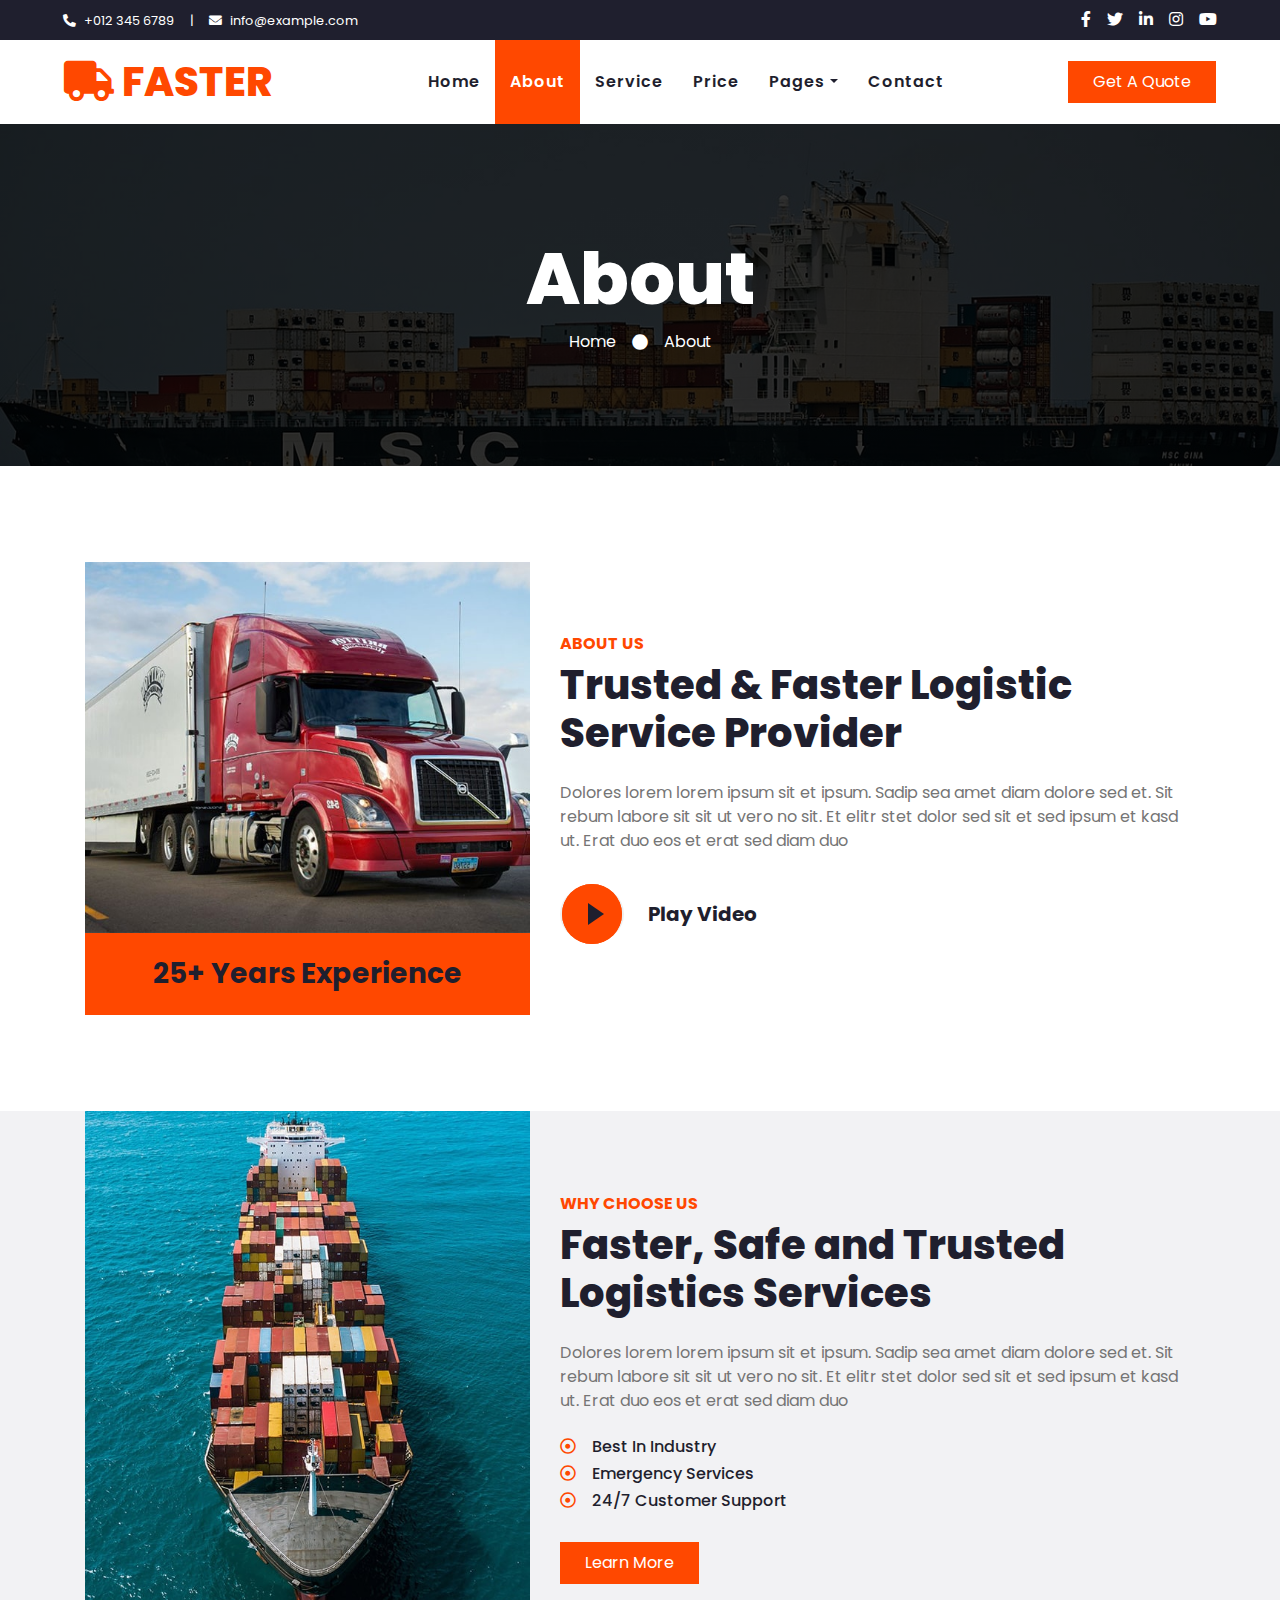
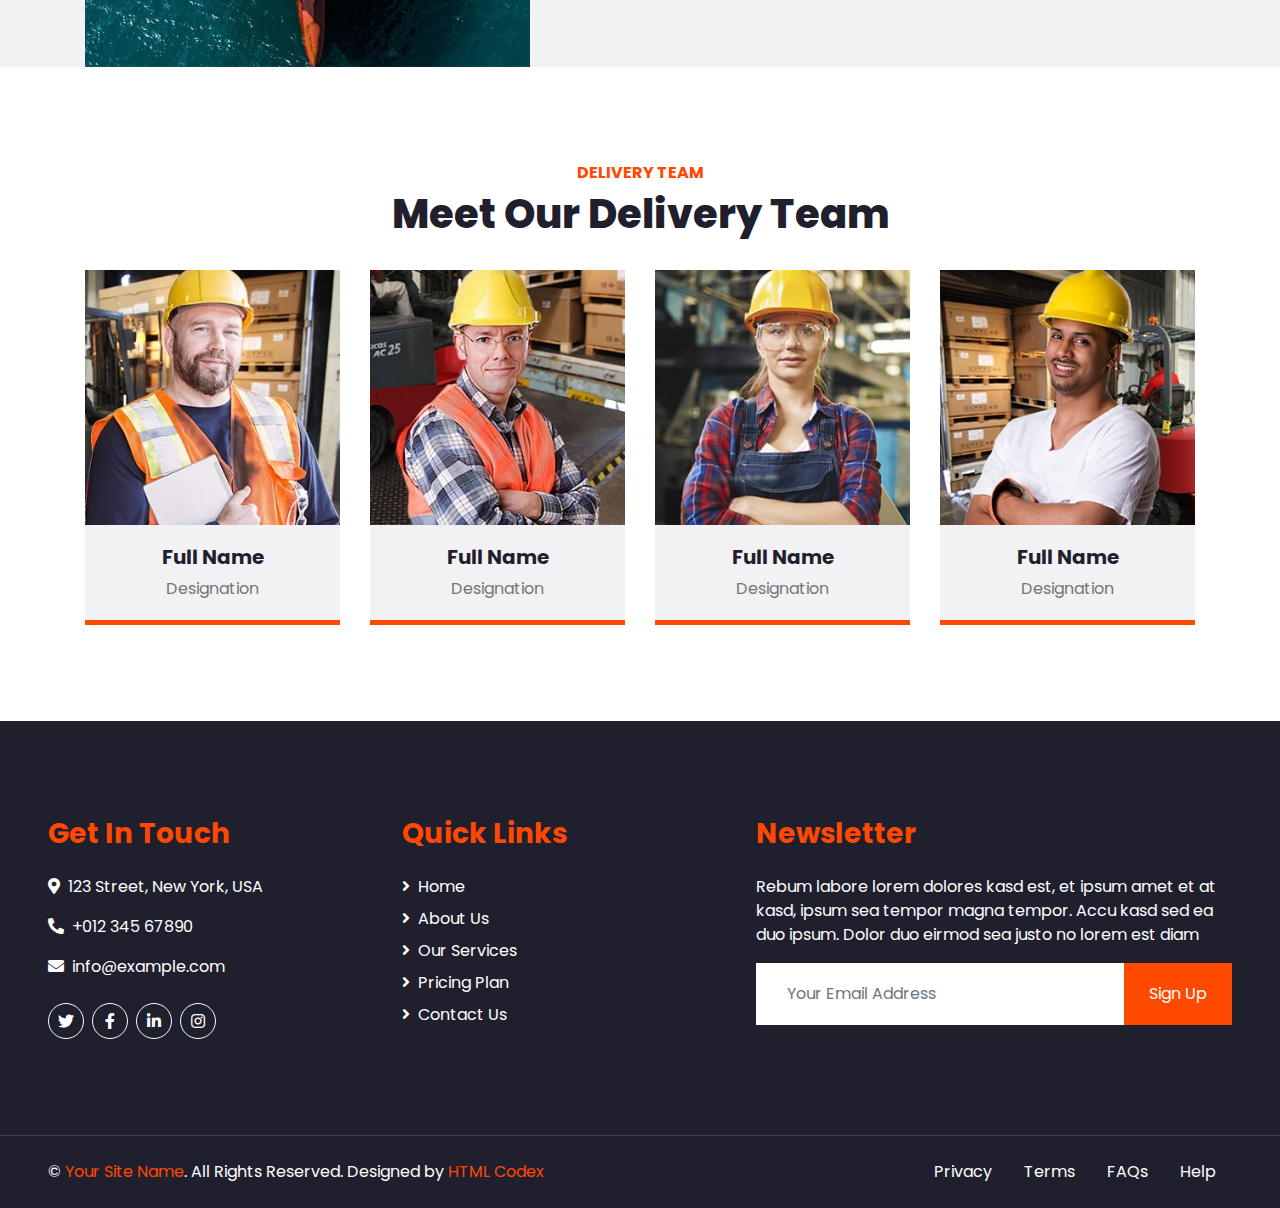
==== about.html @ 242f5161 "main-v0.1" ====
<!DOCTYPE html>
<html lang="en">

<head>
    <meta charset="utf-8">
    <title>FASTER - Logistics Company Website Template</title>
    <meta content="width=device-width, initial-scale=1.0" name="viewport">
    <meta content="Free HTML Templates" name="keywords">
    <meta content="Free HTML Templates" name="description">

    <!-- Favicon -->
    <link href="img/favicon.ico" rel="icon">

    <!-- Google Web Fonts -->
    <link rel="preconnect" href="https://fonts.gstatic.com">
    <link href="https://fonts.googleapis.com/css2?family=Poppins:wght@100;200;300;400;500;600;700;800;900&display=swap" rel="stylesheet">

    <!-- Font Awesome -->
    <link href="https://cdnjs.cloudflare.com/ajax/libs/font-awesome/5.10.0/css/all.min.css" rel="stylesheet">

    <!-- Libraries Stylesheet -->
    <link href="lib/owlcarousel/assets/owl.carousel.min.css" rel="stylesheet">

    <!-- Customized Bootstrap Stylesheet -->
    <link href="css/style.css" rel="stylesheet">
</head>

<body>
    <!-- Topbar Start -->
    <div class="container-fluid bg-dark">
        <div class="row py-2 px-lg-5">
            <div class="col-lg-6 text-center text-lg-left mb-2 mb-lg-0">
                <div class="d-inline-flex align-items-center text-white">
                    <small><i class="fa fa-phone-alt mr-2"></i>+012 345 6789</small>
                    <small class="px-3">|</small>
                    <small><i class="fa fa-envelope mr-2"></i>info@example.com</small>
                </div>
            </div>
            <div class="col-lg-6 text-center text-lg-right">
                <div class="d-inline-flex align-items-center">
                    <a class="text-white px-2" href="">
                        <i class="fab fa-facebook-f"></i>
                    </a>
                    <a class="text-white px-2" href="">
                        <i class="fab fa-twitter"></i>
                    </a>
                    <a class="text-white px-2" href="">
                        <i class="fab fa-linkedin-in"></i>
                    </a>
                    <a class="text-white px-2" href="">
                        <i class="fab fa-instagram"></i>
                    </a>
                    <a class="text-white pl-2" href="">
                        <i class="fab fa-youtube"></i>
                    </a>
                </div>
            </div>
        </div>
    </div>
    <!-- Topbar End -->


    <!-- Navbar Start -->
    <div class="container-fluid p-0">
        <nav class="navbar navbar-expand-lg bg-light navbar-light py-3 py-lg-0 px-lg-5">
            <a href="index.html" class="navbar-brand ml-lg-3">
                <h1 class="m-0 display-5 text-uppercase text-primary"><i class="fa fa-truck mr-2"></i>Faster</h1>
            </a>
            <button type="button" class="navbar-toggler" data-toggle="collapse" data-target="#navbarCollapse">
                <span class="navbar-toggler-icon"></span>
            </button>
            <div class="collapse navbar-collapse justify-content-between px-lg-3" id="navbarCollapse">
                <div class="navbar-nav m-auto py-0">
                    <a href="index.html" class="nav-item nav-link">Home</a>
                    <a href="about.html" class="nav-item nav-link active">About</a>
                    <a href="service.html" class="nav-item nav-link">Service</a>
                    <a href="price.html" class="nav-item nav-link">Price</a>
                    <div class="nav-item dropdown">
                        <a href="#" class="nav-link dropdown-toggle" data-toggle="dropdown">Pages</a>
                        <div class="dropdown-menu rounded-0 m-0">
                            <a href="blog.html" class="dropdown-item">Blog Grid</a>
                            <a href="single.html" class="dropdown-item">Blog Detail</a>
                        </div>
                    </div>
                    <a href="contact.html" class="nav-item nav-link">Contact</a>
                </div>
                <a href="" class="btn btn-primary py-2 px-4 d-none d-lg-block">Get A Quote</a>
            </div>
        </nav>
    </div>
    <!-- Navbar End -->


    <!-- Header Start -->
    <div class="jumbotron jumbotron-fluid mb-5">
        <div class="container text-center py-5">
            <h1 class="text-white display-3">About</h1>
            <div class="d-inline-flex align-items-center text-white">
                <p class="m-0"><a class="text-white" href="">Home</a></p>
                <i class="fa fa-circle px-3"></i>
                <p class="m-0">About</p>
            </div>
        </div>
    </div>
    <!-- Header End -->


    <!-- About Start -->
    <div class="container-fluid py-5">
        <div class="container">
            <div class="row align-items-center">
                <div class="col-lg-5 pb-4 pb-lg-0">
                    <img class="img-fluid w-100" src="img/about.jpg" alt="">
                    <div class="bg-primary text-dark text-center p-4">
                        <h3 class="m-0">25+ Years Experience</h3>
                    </div>
                </div>
                <div class="col-lg-7">
                    <h6 class="text-primary text-uppercase font-weight-bold">About Us</h6>
                    <h1 class="mb-4">Trusted & Faster Logistic Service Provider</h1>
                    <p class="mb-4">Dolores lorem lorem ipsum sit et ipsum. Sadip sea amet diam dolore sed et. Sit rebum labore sit sit ut vero no sit. Et elitr stet dolor sed sit et sed ipsum et kasd ut. Erat duo eos et erat sed diam duo</p>
                    <div class="d-flex align-items-center pt-2">
                        <button type="button" class="btn-play" data-toggle="modal"
                            data-src="https://www.youtube.com/embed/DWRcNpR6Kdc" data-target="#videoModal">
                            <span></span>
                        </button>
                        <h5 class="font-weight-bold m-0 ml-4">Play Video</h5>
                    </div>
                </div>
            </div>
        </div>
        <!-- Video Modal -->
        <div class="modal fade" id="videoModal" tabindex="-1" role="dialog" aria-labelledby="exampleModalLabel" aria-hidden="true">
            <div class="modal-dialog" role="document">
                <div class="modal-content">
                    <div class="modal-body">
                        <button type="button" class="close" data-dismiss="modal" aria-label="Close">
                            <span aria-hidden="true">&times;</span>
                        </button>        
                        <!-- 16:9 aspect ratio -->
                        <div class="embed-responsive embed-responsive-16by9">
                            <iframe class="embed-responsive-item" src="" id="video"  allowscriptaccess="always" allow="autoplay"></iframe>
                        </div>
                    </div>
                </div>
            </div>
        </div>
    </div>
    <!-- About End -->


    <!-- Features Start -->
    <div class="container-fluid bg-secondary my-5">
        <div class="container">
            <div class="row align-items-center">
                <div class="col-lg-5">
                    <img class="img-fluid w-100" src="img/feature.jpg" alt="">
                </div>
                <div class="col-lg-7 py-5 py-lg-0">
                    <h6 class="text-primary text-uppercase font-weight-bold">Why Choose Us</h6>
                    <h1 class="mb-4">Faster, Safe and Trusted Logistics Services</h1>
                    <p class="mb-4">Dolores lorem lorem ipsum sit et ipsum. Sadip sea amet diam dolore sed et. Sit rebum labore sit sit ut vero no sit. Et elitr stet dolor sed sit et sed ipsum et kasd ut. Erat duo eos et erat sed diam duo</p>
                    <ul class="list-inline">
                        <li><h6><i class="far fa-dot-circle text-primary mr-3"></i>Best In Industry</h6>
                        <li><h6><i class="far fa-dot-circle text-primary mr-3"></i>Emergency Services</h6></li>
                        <li><h6><i class="far fa-dot-circle text-primary mr-3"></i>24/7 Customer Support</h6></li>
                    </ul>
                    <a href="" class="btn btn-primary mt-3 py-2 px-4">Learn More</a>
                </div>
            </div>
        </div>
    </div>
    <!-- Features End -->


    <!-- Team Start -->
    <div class="container-fluid pt-5">
        <div class="container">
            <div class="text-center pb-2">
                <h6 class="text-primary text-uppercase font-weight-bold">Delivery Team</h6>
                <h1 class="mb-4">Meet Our Delivery Team</h1>
            </div>
            <div class="row">
                <div class="col-lg-3 col-md-6">
                    <div class="team card position-relative overflow-hidden border-0 mb-5">
                        <img class="card-img-top" src="img/team-1.jpg" alt="">
                        <div class="card-body text-center p-0">
                            <div class="team-text d-flex flex-column justify-content-center bg-secondary">
                                <h5 class="font-weight-bold">Full Name</h5>
                                <span>Designation</span>
                            </div>
                            <div class="team-social d-flex align-items-center justify-content-center bg-primary">
                                <a class="btn btn-outline-dark btn-social mr-2" href="#"><i class="fab fa-twitter"></i></a>
                                <a class="btn btn-outline-dark btn-social mr-2" href="#"><i class="fab fa-facebook-f"></i></a>
                                <a class="btn btn-outline-dark btn-social mr-2" href="#"><i class="fab fa-linkedin-in"></i></a>
                                <a class="btn btn-outline-dark btn-social" href="#"><i class="fab fa-instagram"></i></a>
                            </div>
                        </div>
                    </div>
                </div>
                <div class="col-lg-3 col-md-6">
                    <div class="team card position-relative overflow-hidden border-0 mb-5">
                        <img class="card-img-top" src="img/team-2.jpg" alt="">
                        <div class="card-body text-center p-0">
                            <div class="team-text d-flex flex-column justify-content-center bg-secondary">
                                <h5 class="font-weight-bold">Full Name</h5>
                                <span>Designation</span>
                            </div>
                            <div class="team-social d-flex align-items-center justify-content-center bg-primary">
                                <a class="btn btn-outline-dark btn-social mr-2" href="#"><i class="fab fa-twitter"></i></a>
                                <a class="btn btn-outline-dark btn-social mr-2" href="#"><i class="fab fa-facebook-f"></i></a>
                                <a class="btn btn-outline-dark btn-social mr-2" href="#"><i class="fab fa-linkedin-in"></i></a>
                                <a class="btn btn-outline-dark btn-social" href="#"><i class="fab fa-instagram"></i></a>
                            </div>
                        </div>
                    </div>
                </div>
                <div class="col-lg-3 col-md-6">
                    <div class="team card position-relative overflow-hidden border-0 mb-5">
                        <img class="card-img-top" src="img/team-3.jpg" alt="">
                        <div class="card-body text-center p-0">
                            <div class="team-text d-flex flex-column justify-content-center bg-secondary">
                                <h5 class="font-weight-bold">Full Name</h5>
                                <span>Designation</span>
                            </div>
                            <div class="team-social d-flex align-items-center justify-content-center bg-primary">
                                <a class="btn btn-outline-dark btn-social mr-2" href="#"><i class="fab fa-twitter"></i></a>
                                <a class="btn btn-outline-dark btn-social mr-2" href="#"><i class="fab fa-facebook-f"></i></a>
                                <a class="btn btn-outline-dark btn-social mr-2" href="#"><i class="fab fa-linkedin-in"></i></a>
                                <a class="btn btn-outline-dark btn-social" href="#"><i class="fab fa-instagram"></i></a>
                            </div>
                        </div>
                    </div>
                </div>
                <div class="col-lg-3 col-md-6">
                    <div class="team card position-relative overflow-hidden border-0 mb-5">
                        <img class="card-img-top" src="img/team-4.jpg" alt="">
                        <div class="card-body text-center p-0">
                            <div class="team-text d-flex flex-column justify-content-center bg-secondary">
                                <h5 class="font-weight-bold">Full Name</h5>
                                <span>Designation</span>
                            </div>
                            <div class="team-social d-flex align-items-center justify-content-center bg-primary">
                                <a class="btn btn-outline-dark btn-social mr-2" href="#"><i class="fab fa-twitter"></i></a>
                                <a class="btn btn-outline-dark btn-social mr-2" href="#"><i class="fab fa-facebook-f"></i></a>
                                <a class="btn btn-outline-dark btn-social mr-2" href="#"><i class="fab fa-linkedin-in"></i></a>
                                <a class="btn btn-outline-dark btn-social" href="#"><i class="fab fa-instagram"></i></a>
                            </div>
                        </div>
                    </div>
                </div>
            </div>
        </div>
    </div>
    <!-- Team End -->


    <!-- Footer Start -->
    <div class="container-fluid bg-dark text-white mt-5 py-5 px-sm-3 px-md-5">
        <div class="row pt-5">
            <div class="col-lg-7 col-md-6">
                <div class="row">
                    <div class="col-md-6 mb-5">
                        <h3 class="text-primary mb-4">Get In Touch</h3>
                        <p><i class="fa fa-map-marker-alt mr-2"></i>123 Street, New York, USA</p>
                        <p><i class="fa fa-phone-alt mr-2"></i>+012 345 67890</p>
                        <p><i class="fa fa-envelope mr-2"></i>info@example.com</p>
                        <div class="d-flex justify-content-start mt-4">
                            <a class="btn btn-outline-light btn-social mr-2" href="#"><i class="fab fa-twitter"></i></a>
                            <a class="btn btn-outline-light btn-social mr-2" href="#"><i class="fab fa-facebook-f"></i></a>
                            <a class="btn btn-outline-light btn-social mr-2" href="#"><i class="fab fa-linkedin-in"></i></a>
                            <a class="btn btn-outline-light btn-social" href="#"><i class="fab fa-instagram"></i></a>
                        </div>
                    </div>
                    <div class="col-md-6 mb-5">
                        <h3 class="text-primary mb-4">Quick Links</h3>
                        <div class="d-flex flex-column justify-content-start">
                            <a class="text-white mb-2" href="#"><i class="fa fa-angle-right mr-2"></i>Home</a>
                            <a class="text-white mb-2" href="#"><i class="fa fa-angle-right mr-2"></i>About Us</a>
                            <a class="text-white mb-2" href="#"><i class="fa fa-angle-right mr-2"></i>Our Services</a>
                            <a class="text-white mb-2" href="#"><i class="fa fa-angle-right mr-2"></i>Pricing Plan</a>
                            <a class="text-white" href="#"><i class="fa fa-angle-right mr-2"></i>Contact Us</a>
                        </div>
                    </div>
                </div>
            </div>
            <div class="col-lg-5 col-md-6 mb-5">
                <h3 class="text-primary mb-4">Newsletter</h3>
                <p>Rebum labore lorem dolores kasd est, et ipsum amet et at kasd, ipsum sea tempor magna tempor. Accu kasd sed ea duo ipsum. Dolor duo eirmod sea justo no lorem est diam</p>
                <div class="w-100">
                    <div class="input-group">
                        <input type="text" class="form-control border-light" style="padding: 30px;" placeholder="Your Email Address">
                        <div class="input-group-append">
                            <button class="btn btn-primary px-4">Sign Up</button>
                        </div>
                    </div>
                </div>
            </div>
        </div>
    </div>
    <div class="container-fluid bg-dark text-white border-top py-4 px-sm-3 px-md-5" style="border-color: #3E3E4E !important;">
        <div class="row">
            <div class="col-lg-6 text-center text-md-left mb-3 mb-md-0">
                <p class="m-0 text-white">&copy; <a href="#">Your Site Name</a>. All Rights Reserved. 
				
				<!--/*** This template is free as long as you keep the footer author’s credit link/attribution link/backlink. If you'd like to use the template without the footer author’s credit link/attribution link/backlink, you can purchase the Credit Removal License from "https://htmlcodex.com/credit-removal". Thank you for your support. ***/-->
				Designed by <a href="https://htmlcodex.com">HTML Codex</a>
                </p>
            </div>
            <div class="col-lg-6 text-center text-md-right">
                <ul class="nav d-inline-flex">
                    <li class="nav-item">
                        <a class="nav-link text-white py-0" href="#">Privacy</a>
                    </li>
                    <li class="nav-item">
                        <a class="nav-link text-white py-0" href="#">Terms</a>
                    </li>
                    <li class="nav-item">
                        <a class="nav-link text-white py-0" href="#">FAQs</a>
                    </li>
                    <li class="nav-item">
                        <a class="nav-link text-white py-0" href="#">Help</a>
                    </li>
                </ul>
            </div>
        </div>
    </div>
    <!-- Footer End -->


    <!-- Back to Top -->
    <a href="#" class="btn btn-lg btn-primary back-to-top"><i class="fa fa-angle-double-up"></i></a>


    <!-- JavaScript Libraries -->
    <script src="https://code.jquery.com/jquery-3.4.1.min.js"></script>
    <script src="https://stackpath.bootstrapcdn.com/bootstrap/4.4.1/js/bootstrap.bundle.min.js"></script>
    <script src="lib/easing/easing.min.js"></script>
    <script src="lib/waypoints/waypoints.min.js"></script>
    <script src="lib/counterup/counterup.min.js"></script>
    <script src="lib/owlcarousel/owl.carousel.min.js"></script>

    <!-- Contact Javascript File -->
    <script src="mail/jqBootstrapValidation.min.js"></script>
    <script src="mail/contact.js"></script>

    <!-- Template Javascript -->
    <script src="js/main.js"></script>
</body>

</html>
---- css/style.css ----
/******* Bootstrap Theming ********/
/*!
 * Bootstrap v4.5.3 (https://getbootstrap.com/)
 * Copyright 2011-2020 The Bootstrap Authors
 * Copyright 2011-2020 Twitter, Inc.
 * Licensed under MIT (https://github.com/twbs/bootstrap/blob/main/LICENSE)
 */
:root {
  --blue: #007bff;
  --indigo: #6610f2;
  --purple: #6f42c1;
  --pink: #e83e8c;
  --red: #dc3545;
  --orange: #fd7e14;
  --yellow: #ffc107;
  --green: #28a745;
  --teal: #20c997;
  --cyan: #17a2b8;
  --white: #fff;
  --gray: #6c757d;
  --gray-dark: #343a40;
  --primary: #FF4800;
  --secondary: #F2F2F4;
  --success: #28a745;
  --info: #17a2b8;
  --warning: #ffc107;
  --danger: #dc3545;
  --light: #FFFFFF;
  --dark: #1F1F2E;
  --breakpoint-xs: 0;
  --breakpoint-sm: 576px;
  --breakpoint-md: 768px;
  --breakpoint-lg: 992px;
  --breakpoint-xl: 1200px;
  --font-family-sans-serif: "Poppins", sans-serif;
  --font-family-monospace: SFMono-Regular, Menlo, Monaco, Consolas, "Liberation Mono", "Courier New", monospace;
}

*,
*::before,
*::after {
  box-sizing: border-box;
}

html {
  font-family: sans-serif;
  line-height: 1.15;
  -webkit-text-size-adjust: 100%;
  -webkit-tap-highlight-color: rgba(0, 0, 0, 0);
}

article, aside, figcaption, figure, footer, header, hgroup, main, nav, section {
  display: block;
}

body {
  margin: 0;
  font-family: "Poppins", sans-serif;
  font-size: 1rem;
  font-weight: 400;
  line-height: 1.5;
  color: #757575;
  text-align: left;
  background-color: #fff;
}

[tabindex="-1"]:focus:not(:focus-visible) {
  outline: 0 !important;
}

hr {
  box-sizing: content-box;
  height: 0;
  overflow: visible;
}

h1, h2, h3, h4, h5, h6 {
  margin-top: 0;
  margin-bottom: 0.5rem;
}

p {
  margin-top: 0;
  margin-bottom: 1rem;
}

abbr[title],
abbr[data-original-title] {
  text-decoration: underline;
  text-decoration: underline dotted;
  cursor: help;
  border-bottom: 0;
  text-decoration-skip-ink: none;
}

address {
  margin-bottom: 1rem;
  font-style: normal;
  line-height: inherit;
}

ol,
ul,
dl {
  margin-top: 0;
  margin-bottom: 1rem;
}

ol ol,
ul ul,
ol ul,
ul ol {
  margin-bottom: 0;
}

dt {
  font-weight: 700;
}

dd {
  margin-bottom: .5rem;
  margin-left: 0;
}

blockquote {
  margin: 0 0 1rem;
}

b,
strong {
  font-weight: bolder;
}

small {
  font-size: 80%;
}

sub,
sup {
  position: relative;
  font-size: 75%;
  line-height: 0;
  vertical-align: baseline;
}

sub {
  bottom: -.25em;
}

sup {
  top: -.5em;
}

a {
  color: #FF4800;
  text-decoration: none;
  background-color: transparent;
}

a:hover {
  color: #b33200;
  text-decoration: underline;
}

a:not([href]):not([class]) {
  color: inherit;
  text-decoration: none;
}

a:not([href]):not([class]):hover {
  color: inherit;
  text-decoration: none;
}

pre,
code,
kbd,
samp {
  font-family: SFMono-Regular, Menlo, Monaco, Consolas, "Liberation Mono", "Courier New", monospace;
  font-size: 1em;
}

pre {
  margin-top: 0;
  margin-bottom: 1rem;
  overflow: auto;
  -ms-overflow-style: scrollbar;
}

figure {
  margin: 0 0 1rem;
}

img {
  vertical-align: middle;
  border-style: none;
}

svg {
  overflow: hidden;
  vertical-align: middle;
}

table {
  border-collapse: collapse;
}

caption {
  padding-top: 0.75rem;
  padding-bottom: 0.75rem;
  color: #6c757d;
  text-align: left;
  caption-side: bottom;
}

th {
  text-align: inherit;
  text-align: -webkit-match-parent;
}

label {
  display: inline-block;
  margin-bottom: 0.5rem;
}

button {
  border-radius: 0;
}

button:focus {
  outline: 1px dotted;
  outline: 5px auto -webkit-focus-ring-color;
}

input,
button,
select,
optgroup,
textarea {
  margin: 0;
  font-family: inherit;
  font-size: inherit;
  line-height: inherit;
}

button,
input {
  overflow: visible;
}

button,
select {
  text-transform: none;
}

[role="button"] {
  cursor: pointer;
}

select {
  word-wrap: normal;
}

button,
[type="button"],
[type="reset"],
[type="submit"] {
  -webkit-appearance: button;
}

button:not(:disabled),
[type="button"]:not(:disabled),
[type="reset"]:not(:disabled),
[type="submit"]:not(:disabled) {
  cursor: pointer;
}

button::-moz-focus-inner,
[type="button"]::-moz-focus-inner,
[type="reset"]::-moz-focus-inner,
[type="submit"]::-moz-focus-inner {
  padding: 0;
  border-style: none;
}

input[type="radio"],
input[type="checkbox"] {
  box-sizing: border-box;
  padding: 0;
}

textarea {
  overflow: auto;
  resize: vertical;
}

fieldset {
  min-width: 0;
  padding: 0;
  margin: 0;
  border: 0;
}

legend {
  display: block;
  width: 100%;
  max-width: 100%;
  padding: 0;
  margin-bottom: .5rem;
  font-size: 1.5rem;
  line-height: inherit;
  color: inherit;
  white-space: normal;
}

@media (max-width: 1200px) {
  legend {
    font-size: calc(1.275rem + 0.3vw) ;
  }
}

progress {
  vertical-align: baseline;
}

[type="number"]::-webkit-inner-spin-button,
[type="number"]::-webkit-outer-spin-button {
  height: auto;
}

[type="search"] {
  outline-offset: -2px;
  -webkit-appearance: none;
}

[type="search"]::-webkit-search-decoration {
  -webkit-appearance: none;
}

::-webkit-file-upload-button {
  font: inherit;
  -webkit-appearance: button;
}

output {
  display: inline-block;
}

summary {
  display: list-item;
  cursor: pointer;
}

template {
  display: none;
}

[hidden] {
  display: none !important;
}

h1, h2, h3, h4, h5, h6,
.h1, .h2, .h3, .h4, .h5, .h6 {
  margin-bottom: 0.5rem;
  font-weight: 500;
  line-height: 1.2;
  color: #1F1F2E;
}

h1, .h1 {
  font-size: 2.5rem;
}

@media (max-width: 1200px) {
  h1, .h1 {
    font-size: calc(1.375rem + 1.5vw) ;
  }
}

h2, .h2 {
  font-size: 2rem;
}

@media (max-width: 1200px) {
  h2, .h2 {
    font-size: calc(1.325rem + 0.9vw) ;
  }
}

h3, .h3 {
  font-size: 1.75rem;
}

@media (max-width: 1200px) {
  h3, .h3 {
    font-size: calc(1.3rem + 0.6vw) ;
  }
}

h4, .h4 {
  font-size: 1.5rem;
}

@media (max-width: 1200px) {
  h4, .h4 {
    font-size: calc(1.275rem + 0.3vw) ;
  }
}

h5, .h5 {
  font-size: 1.25rem;
}

h6, .h6 {
  font-size: 1rem;
}

.lead {
  font-size: 1.25rem;
  font-weight: 300;
}

.display-1 {
  font-size: 6rem;
  font-weight: 300;
  line-height: 1.2;
}

@media (max-width: 1200px) {
  .display-1 {
    font-size: calc(1.725rem + 5.7vw) ;
  }
}

.display-2 {
  font-size: 5.5rem;
  font-weight: 300;
  line-height: 1.2;
}

@media (max-width: 1200px) {
  .display-2 {
    font-size: calc(1.675rem + 5.1vw) ;
  }
}

.display-3 {
  font-size: 4.5rem;
  font-weight: 300;
  line-height: 1.2;
}

@media (max-width: 1200px) {
  .display-3 {
    font-size: calc(1.575rem + 3.9vw) ;
  }
}

.display-4 {
  font-size: 3.5rem;
  font-weight: 300;
  line-height: 1.2;
}

@media (max-width: 1200px) {
  .display-4 {
    font-size: calc(1.475rem + 2.7vw) ;
  }
}

hr {
  margin-top: 1rem;
  margin-bottom: 1rem;
  border: 0;
  border-top: 1px solid rgba(0, 0, 0, 0.1);
}

small,
.small {
  font-size: 80%;
  font-weight: 400;
}

mark,
.mark {
  padding: 0.2em;
  background-color: #fcf8e3;
}

.list-unstyled {
  padding-left: 0;
  list-style: none;
}

.list-inline {
  padding-left: 0;
  list-style: none;
}

.list-inline-item {
  display: inline-block;
}

.list-inline-item:not(:last-child) {
  margin-right: 0.5rem;
}

.initialism {
  font-size: 90%;
  text-transform: uppercase;
}

.blockquote {
  margin-bottom: 1rem;
  font-size: 1.25rem;
}

.blockquote-footer {
  display: block;
  font-size: 80%;
  color: #6c757d;
}

.blockquote-footer::before {
  content: "\2014\00A0";
}

.img-fluid {
  max-width: 100%;
  height: auto;
}

.img-thumbnail {
  padding: 0.25rem;
  background-color: #fff;
  border: 1px solid #dee2e6;
  max-width: 100%;
  height: auto;
}

.figure {
  display: inline-block;
}

.figure-img {
  margin-bottom: 0.5rem;
  line-height: 1;
}

.figure-caption {
  font-size: 90%;
  color: #6c757d;
}

code {
  font-size: 87.5%;
  color: #e83e8c;
  word-wrap: break-word;
}

a > code {
  color: inherit;
}

kbd {
  padding: 0.2rem 0.4rem;
  font-size: 87.5%;
  color: #fff;
  background-color: #212529;
}

kbd kbd {
  padding: 0;
  font-size: 100%;
  font-weight: 700;
}

pre {
  display: block;
  font-size: 87.5%;
  color: #212529;
}

pre code {
  font-size: inherit;
  color: inherit;
  word-break: normal;
}

.pre-scrollable {
  max-height: 340px;
  overflow-y: scroll;
}

.container,
.container-fluid,
.container-sm,
.container-md,
.container-lg,
.container-xl {
  width: 100%;
  padding-right: 15px;
  padding-left: 15px;
  margin-right: auto;
  margin-left: auto;
}

@media (min-width: 576px) {
  .container, .container-sm {
    max-width: 540px;
  }
}

@media (min-width: 768px) {
  .container, .container-sm, .container-md {
    max-width: 720px;
  }
}

@media (min-width: 992px) {
  .container, .container-sm, .container-md, .container-lg {
    max-width: 960px;
  }
}

@media (min-width: 1200px) {
  .container, .container-sm, .container-md, .container-lg, .container-xl {
    max-width: 1140px;
  }
}

.row {
  display: flex;
  flex-wrap: wrap;
  margin-right: -15px;
  margin-left: -15px;
}

.no-gutters {
  margin-right: 0;
  margin-left: 0;
}

.no-gutters > .col,
.no-gutters > [class*="col-"] {
  padding-right: 0;
  padding-left: 0;
}

.col-1, .col-2, .col-3, .col-4, .col-5, .col-6, .col-7, .col-8, .col-9, .col-10, .col-11, .col-12, .col,
.col-auto, .col-sm-1, .col-sm-2, .col-sm-3, .col-sm-4, .col-sm-5, .col-sm-6, .col-sm-7, .col-sm-8, .col-sm-9, .col-sm-10, .col-sm-11, .col-sm-12, .col-sm,
.col-sm-auto, .col-md-1, .col-md-2, .col-md-3, .col-md-4, .col-md-5, .col-md-6, .col-md-7, .col-md-8, .col-md-9, .col-md-10, .col-md-11, .col-md-12, .col-md,
.col-md-auto, .col-lg-1, .col-lg-2, .col-lg-3, .col-lg-4, .col-lg-5, .col-lg-6, .col-lg-7, .col-lg-8, .col-lg-9, .col-lg-10, .col-lg-11, .col-lg-12, .col-lg,
.col-lg-auto, .col-xl-1, .col-xl-2, .col-xl-3, .col-xl-4, .col-xl-5, .col-xl-6, .col-xl-7, .col-xl-8, .col-xl-9, .col-xl-10, .col-xl-11, .col-xl-12, .col-xl,
.col-xl-auto {
  position: relative;
  width: 100%;
  padding-right: 15px;
  padding-left: 15px;
}

.col {
  flex-basis: 0;
  flex-grow: 1;
  max-width: 100%;
}

.row-cols-1 > * {
  flex: 0 0 100%;
  max-width: 100%;
}

.row-cols-2 > * {
  flex: 0 0 50%;
  max-width: 50%;
}

.row-cols-3 > * {
  flex: 0 0 33.33333%;
  max-width: 33.33333%;
}

.row-cols-4 > * {
  flex: 0 0 25%;
  max-width: 25%;
}

.row-cols-5 > * {
  flex: 0 0 20%;
  max-width: 20%;
}

.row-cols-6 > * {
  flex: 0 0 16.66667%;
  max-width: 16.66667%;
}

.col-auto {
  flex: 0 0 auto;
  width: auto;
  max-width: 100%;
}

.col-1 {
  flex: 0 0 8.33333%;
  max-width: 8.33333%;
}

.col-2 {
  flex: 0 0 16.66667%;
  max-width: 16.66667%;
}

.col-3 {
  flex: 0 0 25%;
  max-width: 25%;
}

.col-4 {
  flex: 0 0 33.33333%;
  max-width: 33.33333%;
}

.col-5 {
  flex: 0 0 41.66667%;
  max-width: 41.66667%;
}

.col-6 {
  flex: 0 0 50%;
  max-width: 50%;
}

.col-7 {
  flex: 0 0 58.33333%;
  max-width: 58.33333%;
}

.col-8 {
  flex: 0 0 66.66667%;
  max-width: 66.66667%;
}

.col-9 {
  flex: 0 0 75%;
  max-width: 75%;
}

.col-10 {
  flex: 0 0 83.33333%;
  max-width: 83.33333%;
}

.col-11 {
  flex: 0 0 91.66667%;
  max-width: 91.66667%;
}

.col-12 {
  flex: 0 0 100%;
  max-width: 100%;
}

.order-first {
  order: -1;
}

.order-last {
  order: 13;
}

.order-0 {
  order: 0;
}

.order-1 {
  order: 1;
}

.order-2 {
  order: 2;
}

.order-3 {
  order: 3;
}

.order-4 {
  order: 4;
}

.order-5 {
  order: 5;
}

.order-6 {
  order: 6;
}

.order-7 {
  order: 7;
}

.order-8 {
  order: 8;
}

.order-9 {
  order: 9;
}

.order-10 {
  order: 10;
}

.order-11 {
  order: 11;
}

.order-12 {
  order: 12;
}

.offset-1 {
  margin-left: 8.33333%;
}

.offset-2 {
  margin-left: 16.66667%;
}

.offset-3 {
  margin-left: 25%;
}

.offset-4 {
  margin-left: 33.33333%;
}

.offset-5 {
  margin-left: 41.66667%;
}

.offset-6 {
  margin-left: 50%;
}

.offset-7 {
  margin-left: 58.33333%;
}

.offset-8 {
  margin-left: 66.66667%;
}

.offset-9 {
  margin-left: 75%;
}

.offset-10 {
  margin-left: 83.33333%;
}

.offset-11 {
  margin-left: 91.66667%;
}

@media (min-width: 576px) {
  .col-sm {
    flex-basis: 0;
    flex-grow: 1;
    max-width: 100%;
  }
  .row-cols-sm-1 > * {
    flex: 0 0 100%;
    max-width: 100%;
  }
  .row-cols-sm-2 > * {
    flex: 0 0 50%;
    max-width: 50%;
  }
  .row-cols-sm-3 > * {
    flex: 0 0 33.33333%;
    max-width: 33.33333%;
  }
  .row-cols-sm-4 > * {
    flex: 0 0 25%;
    max-width: 25%;
  }
  .row-cols-sm-5 > * {
    flex: 0 0 20%;
    max-width: 20%;
  }
  .row-cols-sm-6 > * {
    flex: 0 0 16.66667%;
    max-width: 16.66667%;
  }
  .col-sm-auto {
    flex: 0 0 auto;
    width: auto;
    max-width: 100%;
  }
  .col-sm-1 {
    flex: 0 0 8.33333%;
    max-width: 8.33333%;
  }
  .col-sm-2 {
    flex: 0 0 16.66667%;
    max-width: 16.66667%;
  }
  .col-sm-3 {
    flex: 0 0 25%;
    max-width: 25%;
  }
  .col-sm-4 {
    flex: 0 0 33.33333%;
    max-width: 33.33333%;
  }
  .col-sm-5 {
    flex: 0 0 41.66667%;
    max-width: 41.66667%;
  }
  .col-sm-6 {
    flex: 0 0 50%;
    max-width: 50%;
  }
  .col-sm-7 {
    flex: 0 0 58.33333%;
    max-width: 58.33333%;
  }
  .col-sm-8 {
    flex: 0 0 66.66667%;
    max-width: 66.66667%;
  }
  .col-sm-9 {
    flex: 0 0 75%;
    max-width: 75%;
  }
  .col-sm-10 {
    flex: 0 0 83.33333%;
    max-width: 83.33333%;
  }
  .col-sm-11 {
    flex: 0 0 91.66667%;
    max-width: 91.66667%;
  }
  .col-sm-12 {
    flex: 0 0 100%;
    max-width: 100%;
  }
  .order-sm-first {
    order: -1;
  }
  .order-sm-last {
    order: 13;
  }
  .order-sm-0 {
    order: 0;
  }
  .order-sm-1 {
    order: 1;
  }
  .order-sm-2 {
    order: 2;
  }
  .order-sm-3 {
    order: 3;
  }
  .order-sm-4 {
    order: 4;
  }
  .order-sm-5 {
    order: 5;
  }
  .order-sm-6 {
    order: 6;
  }
  .order-sm-7 {
    order: 7;
  }
  .order-sm-8 {
    order: 8;
  }
  .order-sm-9 {
    order: 9;
  }
  .order-sm-10 {
    order: 10;
  }
  .order-sm-11 {
    order: 11;
  }
  .order-sm-12 {
    order: 12;
  }
  .offset-sm-0 {
    margin-left: 0;
  }
  .offset-sm-1 {
    margin-left: 8.33333%;
  }
  .offset-sm-2 {
    margin-left: 16.66667%;
  }
  .offset-sm-3 {
    margin-left: 25%;
  }
  .offset-sm-4 {
    margin-left: 33.33333%;
  }
  .offset-sm-5 {
    margin-left: 41.66667%;
  }
  .offset-sm-6 {
    margin-left: 50%;
  }
  .offset-sm-7 {
    margin-left: 58.33333%;
  }
  .offset-sm-8 {
    margin-left: 66.66667%;
  }
  .offset-sm-9 {
    margin-left: 75%;
  }
  .offset-sm-10 {
    margin-left: 83.33333%;
  }
  .offset-sm-11 {
    margin-left: 91.66667%;
  }
}

@media (min-width: 768px) {
  .col-md {
    flex-basis: 0;
    flex-grow: 1;
    max-width: 100%;
  }
  .row-cols-md-1 > * {
    flex: 0 0 100%;
    max-width: 100%;
  }
  .row-cols-md-2 > * {
    flex: 0 0 50%;
    max-width: 50%;
  }
  .row-cols-md-3 > * {
    flex: 0 0 33.33333%;
    max-width: 33.33333%;
  }
  .row-cols-md-4 > * {
    flex: 0 0 25%;
    max-width: 25%;
  }
  .row-cols-md-5 > * {
    flex: 0 0 20%;
    max-width: 20%;
  }
  .row-cols-md-6 > * {
    flex: 0 0 16.66667%;
    max-width: 16.66667%;
  }
  .col-md-auto {
    flex: 0 0 auto;
    width: auto;
    max-width: 100%;
  }
  .col-md-1 {
    flex: 0 0 8.33333%;
    max-width: 8.33333%;
  }
  .col-md-2 {
    flex: 0 0 16.66667%;
    max-width: 16.66667%;
  }
  .col-md-3 {
    flex: 0 0 25%;
    max-width: 25%;
  }
  .col-md-4 {
    flex: 0 0 33.33333%;
    max-width: 33.33333%;
  }
  .col-md-5 {
    flex: 0 0 41.66667%;
    max-width: 41.66667%;
  }
  .col-md-6 {
    flex: 0 0 50%;
    max-width: 50%;
  }
  .col-md-7 {
    flex: 0 0 58.33333%;
    max-width: 58.33333%;
  }
  .col-md-8 {
    flex: 0 0 66.66667%;
    max-width: 66.66667%;
  }
  .col-md-9 {
    flex: 0 0 75%;
    max-width: 75%;
  }
  .col-md-10 {
    flex: 0 0 83.33333%;
    max-width: 83.33333%;
  }
  .col-md-11 {
    flex: 0 0 91.66667%;
    max-width: 91.66667%;
  }
  .col-md-12 {
    flex: 0 0 100%;
    max-width: 100%;
  }
  .order-md-first {
    order: -1;
  }
  .order-md-last {
    order: 13;
  }
  .order-md-0 {
    order: 0;
  }
  .order-md-1 {
    order: 1;
  }
  .order-md-2 {
    order: 2;
  }
  .order-md-3 {
    order: 3;
  }
  .order-md-4 {
    order: 4;
  }
  .order-md-5 {
    order: 5;
  }
  .order-md-6 {
    order: 6;
  }
  .order-md-7 {
    order: 7;
  }
  .order-md-8 {
    order: 8;
  }
  .order-md-9 {
    order: 9;
  }
  .order-md-10 {
    order: 10;
  }
  .order-md-11 {
    order: 11;
  }
  .order-md-12 {
    order: 12;
  }
  .offset-md-0 {
    margin-left: 0;
  }
  .offset-md-1 {
    margin-left: 8.33333%;
  }
  .offset-md-2 {
    margin-left: 16.66667%;
  }
  .offset-md-3 {
    margin-left: 25%;
  }
  .offset-md-4 {
    margin-left: 33.33333%;
  }
  .offset-md-5 {
    margin-left: 41.66667%;
  }
  .offset-md-6 {
    margin-left: 50%;
  }
  .offset-md-7 {
    margin-left: 58.33333%;
  }
  .offset-md-8 {
    margin-left: 66.66667%;
  }
  .offset-md-9 {
    margin-left: 75%;
  }
  .offset-md-10 {
    margin-left: 83.33333%;
  }
  .offset-md-11 {
    margin-left: 91.66667%;
  }
}

@media (min-width: 992px) {
  .col-lg {
    flex-basis: 0;
    flex-grow: 1;
    max-width: 100%;
  }
  .row-cols-lg-1 > * {
    flex: 0 0 100%;
    max-width: 100%;
  }
  .row-cols-lg-2 > * {
    flex: 0 0 50%;
    max-width: 50%;
  }
  .row-cols-lg-3 > * {
    flex: 0 0 33.33333%;
    max-width: 33.33333%;
  }
  .row-cols-lg-4 > * {
    flex: 0 0 25%;
    max-width: 25%;
  }
  .row-cols-lg-5 > * {
    flex: 0 0 20%;
    max-width: 20%;
  }
  .row-cols-lg-6 > * {
    flex: 0 0 16.66667%;
    max-width: 16.66667%;
  }
  .col-lg-auto {
    flex: 0 0 auto;
    width: auto;
    max-width: 100%;
  }
  .col-lg-1 {
    flex: 0 0 8.33333%;
    max-width: 8.33333%;
  }
  .col-lg-2 {
    flex: 0 0 16.66667%;
    max-width: 16.66667%;
  }
  .col-lg-3 {
    flex: 0 0 25%;
    max-width: 25%;
  }
  .col-lg-4 {
    flex: 0 0 33.33333%;
    max-width: 33.33333%;
  }
  .col-lg-5 {
    flex: 0 0 41.66667%;
    max-width: 41.66667%;
  }
  .col-lg-6 {
    flex: 0 0 50%;
    max-width: 50%;
  }
  .col-lg-7 {
    flex: 0 0 58.33333%;
    max-width: 58.33333%;
  }
  .col-lg-8 {
    flex: 0 0 66.66667%;
    max-width: 66.66667%;
  }
  .col-lg-9 {
    flex: 0 0 75%;
    max-width: 75%;
  }
  .col-lg-10 {
    flex: 0 0 83.33333%;
    max-width: 83.33333%;
  }
  .col-lg-11 {
    flex: 0 0 91.66667%;
    max-width: 91.66667%;
  }
  .col-lg-12 {
    flex: 0 0 100%;
    max-width: 100%;
  }
  .order-lg-first {
    order: -1;
  }
  .order-lg-last {
    order: 13;
  }
  .order-lg-0 {
    order: 0;
  }
  .order-lg-1 {
    order: 1;
  }
  .order-lg-2 {
    order: 2;
  }
  .order-lg-3 {
    order: 3;
  }
  .order-lg-4 {
    order: 4;
  }
  .order-lg-5 {
    order: 5;
  }
  .order-lg-6 {
    order: 6;
  }
  .order-lg-7 {
    order: 7;
  }
  .order-lg-8 {
    order: 8;
  }
  .order-lg-9 {
    order: 9;
  }
  .order-lg-10 {
    order: 10;
  }
  .order-lg-11 {
    order: 11;
  }
  .order-lg-12 {
    order: 12;
  }
  .offset-lg-0 {
    margin-left: 0;
  }
  .offset-lg-1 {
    margin-left: 8.33333%;
  }
  .offset-lg-2 {
    margin-left: 16.66667%;
  }
  .offset-lg-3 {
    margin-left: 25%;
  }
  .offset-lg-4 {
    margin-left: 33.33333%;
  }
  .offset-lg-5 {
    margin-left: 41.66667%;
  }
  .offset-lg-6 {
    margin-left: 50%;
  }
  .offset-lg-7 {
    margin-left: 58.33333%;
  }
  .offset-lg-8 {
    margin-left: 66.66667%;
  }
  .offset-lg-9 {
    margin-left: 75%;
  }
  .offset-lg-10 {
    margin-left: 83.33333%;
  }
  .offset-lg-11 {
    margin-left: 91.66667%;
  }
}

@media (min-width: 1200px) {
  .col-xl {
    flex-basis: 0;
    flex-grow: 1;
    max-width: 100%;
  }
  .row-cols-xl-1 > * {
    flex: 0 0 100%;
    max-width: 100%;
  }
  .row-cols-xl-2 > * {
    flex: 0 0 50%;
    max-width: 50%;
  }
  .row-cols-xl-3 > * {
    flex: 0 0 33.33333%;
    max-width: 33.33333%;
  }
  .row-cols-xl-4 > * {
    flex: 0 0 25%;
    max-width: 25%;
  }
  .row-cols-xl-5 > * {
    flex: 0 0 20%;
    max-width: 20%;
  }
  .row-cols-xl-6 > * {
    flex: 0 0 16.66667%;
    max-width: 16.66667%;
  }
  .col-xl-auto {
    flex: 0 0 auto;
    width: auto;
    max-width: 100%;
  }
  .col-xl-1 {
    flex: 0 0 8.33333%;
    max-width: 8.33333%;
  }
  .col-xl-2 {
    flex: 0 0 16.66667%;
    max-width: 16.66667%;
  }
  .col-xl-3 {
    flex: 0 0 25%;
    max-width: 25%;
  }
  .col-xl-4 {
    flex: 0 0 33.33333%;
    max-width: 33.33333%;
  }
  .col-xl-5 {
    flex: 0 0 41.66667%;
    max-width: 41.66667%;
  }
  .col-xl-6 {
    flex: 0 0 50%;
    max-width: 50%;
  }
  .col-xl-7 {
    flex: 0 0 58.33333%;
    max-width: 58.33333%;
  }
  .col-xl-8 {
    flex: 0 0 66.66667%;
    max-width: 66.66667%;
  }
  .col-xl-9 {
    flex: 0 0 75%;
    max-width: 75%;
  }
  .col-xl-10 {
    flex: 0 0 83.33333%;
    max-width: 83.33333%;
  }
  .col-xl-11 {
    flex: 0 0 91.66667%;
    max-width: 91.66667%;
  }
  .col-xl-12 {
    flex: 0 0 100%;
    max-width: 100%;
  }
  .order-xl-first {
    order: -1;
  }
  .order-xl-last {
    order: 13;
  }
  .order-xl-0 {
    order: 0;
  }
  .order-xl-1 {
    order: 1;
  }
  .order-xl-2 {
    order: 2;
  }
  .order-xl-3 {
    order: 3;
  }
  .order-xl-4 {
    order: 4;
  }
  .order-xl-5 {
    order: 5;
  }
  .order-xl-6 {
    order: 6;
  }
  .order-xl-7 {
    order: 7;
  }
  .order-xl-8 {
    order: 8;
  }
  .order-xl-9 {
    order: 9;
  }
  .order-xl-10 {
    order: 10;
  }
  .order-xl-11 {
    order: 11;
  }
  .order-xl-12 {
    order: 12;
  }
  .offset-xl-0 {
    margin-left: 0;
  }
  .offset-xl-1 {
    margin-left: 8.33333%;
  }
  .offset-xl-2 {
    margin-left: 16.66667%;
  }
  .offset-xl-3 {
    margin-left: 25%;
  }
  .offset-xl-4 {
    margin-left: 33.33333%;
  }
  .offset-xl-5 {
    margin-left: 41.66667%;
  }
  .offset-xl-6 {
    margin-left: 50%;
  }
  .offset-xl-7 {
    margin-left: 58.33333%;
  }
  .offset-xl-8 {
    margin-left: 66.66667%;
  }
  .offset-xl-9 {
    margin-left: 75%;
  }
  .offset-xl-10 {
    margin-left: 83.33333%;
  }
  .offset-xl-11 {
    margin-left: 91.66667%;
  }
}

.table {
  width: 100%;
  margin-bottom: 1rem;
  color: #757575;
}

.table th,
.table td {
  padding: 0.75rem;
  vertical-align: top;
  border-top: 1px solid #dee2e6;
}

.table thead th {
  vertical-align: bottom;
  border-bottom: 2px solid #dee2e6;
}

.table tbody + tbody {
  border-top: 2px solid #dee2e6;
}

.table-sm th,
.table-sm td {
  padding: 0.3rem;
}

.table-bordered {
  border: 1px solid #dee2e6;
}

.table-bordered th,
.table-bordered td {
  border: 1px solid #dee2e6;
}

.table-bordered thead th,
.table-bordered thead td {
  border-bottom-width: 2px;
}

.table-borderless th,
.table-borderless td,
.table-borderless thead th,
.table-borderless tbody + tbody {
  border: 0;
}

.table-striped tbody tr:nth-of-type(odd) {
  background-color: rgba(0, 0, 0, 0.05);
}

.table-hover tbody tr:hover {
  color: #757575;
  background-color: rgba(0, 0, 0, 0.075);
}

.table-primary,
.table-primary > th,
.table-primary > td {
  background-color: #ffccb8;
}

.table-primary th,
.table-primary td,
.table-primary thead th,
.table-primary tbody + tbody {
  border-color: lightsalmon;
}

.table-hover .table-primary:hover {
  background-color: #ffba9f;
}

.table-hover .table-primary:hover > td,
.table-hover .table-primary:hover > th {
  background-color: #ffba9f;
}

.table-secondary,
.table-secondary > th,
.table-secondary > td {
  background-color: #fbfbfc;
}

.table-secondary th,
.table-secondary td,
.table-secondary thead th,
.table-secondary tbody + tbody {
  border-color: #f8f8f9;
}

.table-hover .table-secondary:hover {
  background-color: #ececf1;
}

.table-hover .table-secondary:hover > td,
.table-hover .table-secondary:hover > th {
  background-color: #ececf1;
}

.table-success,
.table-success > th,
.table-success > td {
  background-color: #c3e6cb;
}

.table-success th,
.table-success td,
.table-success thead th,
.table-success tbody + tbody {
  border-color: #8fd19e;
}

.table-hover .table-success:hover {
  background-color: #b1dfbb;
}

.table-hover .table-success:hover > td,
.table-hover .table-success:hover > th {
  background-color: #b1dfbb;
}

.table-info,
.table-info > th,
.table-info > td {
  background-color: #bee5eb;
}

.table-info th,
.table-info td,
.table-info thead th,
.table-info tbody + tbody {
  border-color: #86cfda;
}

.table-hover .table-info:hover {
  background-color: #abdde5;
}

.table-hover .table-info:hover > td,
.table-hover .table-info:hover > th {
  background-color: #abdde5;
}

.table-warning,
.table-warning > th,
.table-warning > td {
  background-color: #ffeeba;
}

.table-warning th,
.table-warning td,
.table-warning thead th,
.table-warning tbody + tbody {
  border-color: #ffdf7e;
}

.table-hover .table-warning:hover {
  background-color: #ffe8a1;
}

.table-hover .table-warning:hover > td,
.table-hover .table-warning:hover > th {
  background-color: #ffe8a1;
}

.table-danger,
.table-danger > th,
.table-danger > td {
  background-color: #f5c6cb;
}

.table-danger th,
.table-danger td,
.table-danger thead th,
.table-danger tbody + tbody {
  border-color: #ed969e;
}

.table-hover .table-danger:hover {
  background-color: #f1b0b7;
}

.table-hover .table-danger:hover > td,
.table-hover .table-danger:hover > th {
  background-color: #f1b0b7;
}

.table-light,
.table-light > th,
.table-light > td {
  background-color: white;
}

.table-light th,
.table-light td,
.table-light thead th,
.table-light tbody + tbody {
  border-color: white;
}

.table-hover .table-light:hover {
  background-color: #f2f2f2;
}

.table-hover .table-light:hover > td,
.table-hover .table-light:hover > th {
  background-color: #f2f2f2;
}

.table-dark,
.table-dark > th,
.table-dark > td {
  background-color: #c0c0c4;
}

.table-dark th,
.table-dark td,
.table-dark thead th,
.table-dark tbody + tbody {
  border-color: #8b8b92;
}

.table-hover .table-dark:hover {
  background-color: #b3b3b8;
}

.table-hover .table-dark:hover > td,
.table-hover .table-dark:hover > th {
  background-color: #b3b3b8;
}

.table-active,
.table-active > th,
.table-active > td {
  background-color: rgba(0, 0, 0, 0.075);
}

.table-hover .table-active:hover {
  background-color: rgba(0, 0, 0, 0.075);
}

.table-hover .table-active:hover > td,
.table-hover .table-active:hover > th {
  background-color: rgba(0, 0, 0, 0.075);
}

.table .thead-dark th {
  color: #fff;
  background-color: #343a40;
  border-color: #454d55;
}

.table .thead-light th {
  color: #495057;
  background-color: #e9ecef;
  border-color: #dee2e6;
}

.table-dark {
  color: #fff;
  background-color: #343a40;
}

.table-dark th,
.table-dark td,
.table-dark thead th {
  border-color: #454d55;
}

.table-dark.table-bordered {
  border: 0;
}

.table-dark.table-striped tbody tr:nth-of-type(odd) {
  background-color: rgba(255, 255, 255, 0.05);
}

.table-dark.table-hover tbody tr:hover {
  color: #fff;
  background-color: rgba(255, 255, 255, 0.075);
}

@media (max-width: 575.98px) {
  .table-responsive-sm {
    display: block;
    width: 100%;
    overflow-x: auto;
    -webkit-overflow-scrolling: touch;
  }
  .table-responsive-sm > .table-bordered {
    border: 0;
  }
}

@media (max-width: 767.98px) {
  .table-responsive-md {
    display: block;
    width: 100%;
    overflow-x: auto;
    -webkit-overflow-scrolling: touch;
  }
  .table-responsive-md > .table-bordered {
    border: 0;
  }
}

@media (max-width: 991.98px) {
  .table-responsive-lg {
    display: block;
    width: 100%;
    overflow-x: auto;
    -webkit-overflow-scrolling: touch;
  }
  .table-responsive-lg > .table-bordered {
    border: 0;
  }
}

@media (max-width: 1199.98px) {
  .table-responsive-xl {
    display: block;
    width: 100%;
    overflow-x: auto;
    -webkit-overflow-scrolling: touch;
  }
  .table-responsive-xl > .table-bordered {
    border: 0;
  }
}

.table-responsive {
  display: block;
  width: 100%;
  overflow-x: auto;
  -webkit-overflow-scrolling: touch;
}

.table-responsive > .table-bordered {
  border: 0;
}

.form-control {
  display: block;
  width: 100%;
  height: calc(1.5em + 0.75rem + 2px);
  padding: 0.375rem 0.75rem;
  font-size: 1rem;
  font-weight: 400;
  line-height: 1.5;
  color: #495057;
  background-color: #fff;
  background-clip: padding-box;
  border: 1px solid #ced4da;
  border-radius: 0;
  transition: border-color 0.15s ease-in-out, box-shadow 0.15s ease-in-out;
}

@media (prefers-reduced-motion: reduce) {
  .form-control {
    transition: none;
  }
}

.form-control::-ms-expand {
  background-color: transparent;
  border: 0;
}

.form-control:-moz-focusring {
  color: transparent;
  text-shadow: 0 0 0 #495057;
}

.form-control:focus {
  color: #495057;
  background-color: #fff;
  border-color: #ffa480;
  outline: 0;
  box-shadow: 0 0 0 0.2rem rgba(255, 72, 0, 0.25);
}

.form-control::placeholder {
  color: #6c757d;
  opacity: 1;
}

.form-control:disabled, .form-control[readonly] {
  background-color: #e9ecef;
  opacity: 1;
}

input[type="date"].form-control,
input[type="time"].form-control,
input[type="datetime-local"].form-control,
input[type="month"].form-control {
  appearance: none;
}

select.form-control:focus::-ms-value {
  color: #495057;
  background-color: #fff;
}

.form-control-file,
.form-control-range {
  display: block;
  width: 100%;
}

.col-form-label {
  padding-top: calc(0.375rem + 1px);
  padding-bottom: calc(0.375rem + 1px);
  margin-bottom: 0;
  font-size: inherit;
  line-height: 1.5;
}

.col-form-label-lg {
  padding-top: calc(0.5rem + 1px);
  padding-bottom: calc(0.5rem + 1px);
  font-size: 1.25rem;
  line-height: 1.5;
}

.col-form-label-sm {
  padding-top: calc(0.25rem + 1px);
  padding-bottom: calc(0.25rem + 1px);
  font-size: 0.875rem;
  line-height: 1.5;
}

.form-control-plaintext {
  display: block;
  width: 100%;
  padding: 0.375rem 0;
  margin-bottom: 0;
  font-size: 1rem;
  line-height: 1.5;
  color: #757575;
  background-color: transparent;
  border: solid transparent;
  border-width: 1px 0;
}

.form-control-plaintext.form-control-sm, .form-control-plaintext.form-control-lg {
  padding-right: 0;
  padding-left: 0;
}

.form-control-sm {
  height: calc(1.5em + 0.5rem + 2px);
  padding: 0.25rem 0.5rem;
  font-size: 0.875rem;
  line-height: 1.5;
}

.form-control-lg {
  height: calc(1.5em + 1rem + 2px);
  padding: 0.5rem 1rem;
  font-size: 1.25rem;
  line-height: 1.5;
}

select.form-control[size], select.form-control[multiple] {
  height: auto;
}

textarea.form-control {
  height: auto;
}

.form-group {
  margin-bottom: 1rem;
}

.form-text {
  display: block;
  margin-top: 0.25rem;
}

.form-row {
  display: flex;
  flex-wrap: wrap;
  margin-right: -5px;
  margin-left: -5px;
}

.form-row > .col,
.form-row > [class*="col-"] {
  padding-right: 5px;
  padding-left: 5px;
}

.form-check {
  position: relative;
  display: block;
  padding-left: 1.25rem;
}

.form-check-input {
  position: absolute;
  margin-top: 0.3rem;
  margin-left: -1.25rem;
}

.form-check-input[disabled] ~ .form-check-label,
.form-check-input:disabled ~ .form-check-label {
  color: #6c757d;
}

.form-check-label {
  margin-bottom: 0;
}

.form-check-inline {
  display: inline-flex;
  align-items: center;
  padding-left: 0;
  margin-right: 0.75rem;
}

.form-check-inline .form-check-input {
  position: static;
  margin-top: 0;
  margin-right: 0.3125rem;
  margin-left: 0;
}

.valid-feedback {
  display: none;
  width: 100%;
  margin-top: 0.25rem;
  font-size: 80%;
  color: #28a745;
}

.valid-tooltip {
  position: absolute;
  top: 100%;
  left: 0;
  z-index: 5;
  display: none;
  max-width: 100%;
  padding: 0.25rem 0.5rem;
  margin-top: .1rem;
  font-size: 0.875rem;
  line-height: 1.5;
  color: #fff;
  background-color: rgba(40, 167, 69, 0.9);
}

.was-validated :valid ~ .valid-feedback,
.was-validated :valid ~ .valid-tooltip,
.is-valid ~ .valid-feedback,
.is-valid ~ .valid-tooltip {
  display: block;
}

.was-validated .form-control:valid, .form-control.is-valid {
  border-color: #28a745;
  padding-right: calc(1.5em + 0.75rem);
  background-image: url("data:image/svg+xml,%3csvg xmlns='http://www.w3.org/2000/svg' width='8' height='8' viewBox='0 0 8 8'%3e%3cpath fill='%2328a745' d='M2.3 6.73L.6 4.53c-.4-1.04.46-1.4 1.1-.8l1.1 1.4 3.4-3.8c.6-.63 1.6-.27 1.2.7l-4 4.6c-.43.5-.8.4-1.1.1z'/%3e%3c/svg%3e");
  background-repeat: no-repeat;
  background-position: right calc(0.375em + 0.1875rem) center;
  background-size: calc(0.75em + 0.375rem) calc(0.75em + 0.375rem);
}

.was-validated .form-control:valid:focus, .form-control.is-valid:focus {
  border-color: #28a745;
  box-shadow: 0 0 0 0.2rem rgba(40, 167, 69, 0.25);
}

.was-validated textarea.form-control:valid, textarea.form-control.is-valid {
  padding-right: calc(1.5em + 0.75rem);
  background-position: top calc(0.375em + 0.1875rem) right calc(0.375em + 0.1875rem);
}

.was-validated .custom-select:valid, .custom-select.is-valid {
  border-color: #28a745;
  padding-right: calc(0.75em + 2.3125rem);
  background: url("data:image/svg+xml,%3csvg xmlns='http://www.w3.org/2000/svg' width='4' height='5' viewBox='0 0 4 5'%3e%3cpath fill='%23343a40' d='M2 0L0 2h4zm0 5L0 3h4z'/%3e%3c/svg%3e") no-repeat right 0.75rem center/8px 10px, url("data:image/svg+xml,%3csvg xmlns='http://www.w3.org/2000/svg' width='8' height='8' viewBox='0 0 8 8'%3e%3cpath fill='%2328a745' d='M2.3 6.73L.6 4.53c-.4-1.04.46-1.4 1.1-.8l1.1 1.4 3.4-3.8c.6-.63 1.6-.27 1.2.7l-4 4.6c-.43.5-.8.4-1.1.1z'/%3e%3c/svg%3e") #fff no-repeat center right 1.75rem/calc(0.75em + 0.375rem) calc(0.75em + 0.375rem);
}

.was-validated .custom-select:valid:focus, .custom-select.is-valid:focus {
  border-color: #28a745;
  box-shadow: 0 0 0 0.2rem rgba(40, 167, 69, 0.25);
}

.was-validated .form-check-input:valid ~ .form-check-label, .form-check-input.is-valid ~ .form-check-label {
  color: #28a745;
}

.was-validated .form-check-input:valid ~ .valid-feedback,
.was-validated .form-check-input:valid ~ .valid-tooltip, .form-check-input.is-valid ~ .valid-feedback,
.form-check-input.is-valid ~ .valid-tooltip {
  display: block;
}

.was-validated .custom-control-input:valid ~ .custom-control-label, .custom-control-input.is-valid ~ .custom-control-label {
  color: #28a745;
}

.was-validated .custom-control-input:valid ~ .custom-control-label::before, .custom-control-input.is-valid ~ .custom-control-label::before {
  border-color: #28a745;
}

.was-validated .custom-control-input:valid:checked ~ .custom-control-label::before, .custom-control-input.is-valid:checked ~ .custom-control-label::before {
  border-color: #34ce57;
  background-color: #34ce57;
}

.was-validated .custom-control-input:valid:focus ~ .custom-control-label::before, .custom-control-input.is-valid:focus ~ .custom-control-label::before {
  box-shadow: 0 0 0 0.2rem rgba(40, 167, 69, 0.25);
}

.was-validated .custom-control-input:valid:focus:not(:checked) ~ .custom-control-label::before, .custom-control-input.is-valid:focus:not(:checked) ~ .custom-control-label::before {
  border-color: #28a745;
}

.was-validated .custom-file-input:valid ~ .custom-file-label, .custom-file-input.is-valid ~ .custom-file-label {
  border-color: #28a745;
}

.was-validated .custom-file-input:valid:focus ~ .custom-file-label, .custom-file-input.is-valid:focus ~ .custom-file-label {
  border-color: #28a745;
  box-shadow: 0 0 0 0.2rem rgba(40, 167, 69, 0.25);
}

.invalid-feedback {
  display: none;
  width: 100%;
  margin-top: 0.25rem;
  font-size: 80%;
  color: #dc3545;
}

.invalid-tooltip {
  position: absolute;
  top: 100%;
  left: 0;
  z-index: 5;
  display: none;
  max-width: 100%;
  padding: 0.25rem 0.5rem;
  margin-top: .1rem;
  font-size: 0.875rem;
  line-height: 1.5;
  color: #fff;
  background-color: rgba(220, 53, 69, 0.9);
}

.was-validated :invalid ~ .invalid-feedback,
.was-validated :invalid ~ .invalid-tooltip,
.is-invalid ~ .invalid-feedback,
.is-invalid ~ .invalid-tooltip {
  display: block;
}

.was-validated .form-control:invalid, .form-control.is-invalid {
  border-color: #dc3545;
  padding-right: calc(1.5em + 0.75rem);
  background-image: url("data:image/svg+xml,%3csvg xmlns='http://www.w3.org/2000/svg' width='12' height='12' fill='none' stroke='%23dc3545' viewBox='0 0 12 12'%3e%3ccircle cx='6' cy='6' r='4.5'/%3e%3cpath stroke-linejoin='round' d='M5.8 3.6h.4L6 6.5z'/%3e%3ccircle cx='6' cy='8.2' r='.6' fill='%23dc3545' stroke='none'/%3e%3c/svg%3e");
  background-repeat: no-repeat;
  background-position: right calc(0.375em + 0.1875rem) center;
  background-size: calc(0.75em + 0.375rem) calc(0.75em + 0.375rem);
}

.was-validated .form-control:invalid:focus, .form-control.is-invalid:focus {
  border-color: #dc3545;
  box-shadow: 0 0 0 0.2rem rgba(220, 53, 69, 0.25);
}

.was-validated textarea.form-control:invalid, textarea.form-control.is-invalid {
  padding-right: calc(1.5em + 0.75rem);
  background-position: top calc(0.375em + 0.1875rem) right calc(0.375em + 0.1875rem);
}

.was-validated .custom-select:invalid, .custom-select.is-invalid {
  border-color: #dc3545;
  padding-right: calc(0.75em + 2.3125rem);
  background: url("data:image/svg+xml,%3csvg xmlns='http://www.w3.org/2000/svg' width='4' height='5' viewBox='0 0 4 5'%3e%3cpath fill='%23343a40' d='M2 0L0 2h4zm0 5L0 3h4z'/%3e%3c/svg%3e") no-repeat right 0.75rem center/8px 10px, url("data:image/svg+xml,%3csvg xmlns='http://www.w3.org/2000/svg' width='12' height='12' fill='none' stroke='%23dc3545' viewBox='0 0 12 12'%3e%3ccircle cx='6' cy='6' r='4.5'/%3e%3cpath stroke-linejoin='round' d='M5.8 3.6h.4L6 6.5z'/%3e%3ccircle cx='6' cy='8.2' r='.6' fill='%23dc3545' stroke='none'/%3e%3c/svg%3e") #fff no-repeat center right 1.75rem/calc(0.75em + 0.375rem) calc(0.75em + 0.375rem);
}

.was-validated .custom-select:invalid:focus, .custom-select.is-invalid:focus {
  border-color: #dc3545;
  box-shadow: 0 0 0 0.2rem rgba(220, 53, 69, 0.25);
}

.was-validated .form-check-input:invalid ~ .form-check-label, .form-check-input.is-invalid ~ .form-check-label {
  color: #dc3545;
}

.was-validated .form-check-input:invalid ~ .invalid-feedback,
.was-validated .form-check-input:invalid ~ .invalid-tooltip, .form-check-input.is-invalid ~ .invalid-feedback,
.form-check-input.is-invalid ~ .invalid-tooltip {
  display: block;
}

.was-validated .custom-control-input:invalid ~ .custom-control-label, .custom-control-input.is-invalid ~ .custom-control-label {
  color: #dc3545;
}

.was-validated .custom-control-input:invalid ~ .custom-control-label::before, .custom-control-input.is-invalid ~ .custom-control-label::before {
  border-color: #dc3545;
}

.was-validated .custom-control-input:invalid:checked ~ .custom-control-label::before, .custom-control-input.is-invalid:checked ~ .custom-control-label::before {
  border-color: #e4606d;
  background-color: #e4606d;
}

.was-validated .custom-control-input:invalid:focus ~ .custom-control-label::before, .custom-control-input.is-invalid:focus ~ .custom-control-label::before {
  box-shadow: 0 0 0 0.2rem rgba(220, 53, 69, 0.25);
}

.was-validated .custom-control-input:invalid:focus:not(:checked) ~ .custom-control-label::before, .custom-control-input.is-invalid:focus:not(:checked) ~ .custom-control-label::before {
  border-color: #dc3545;
}

.was-validated .custom-file-input:invalid ~ .custom-file-label, .custom-file-input.is-invalid ~ .custom-file-label {
  border-color: #dc3545;
}

.was-validated .custom-file-input:invalid:focus ~ .custom-file-label, .custom-file-input.is-invalid:focus ~ .custom-file-label {
  border-color: #dc3545;
  box-shadow: 0 0 0 0.2rem rgba(220, 53, 69, 0.25);
}

.form-inline {
  display: flex;
  flex-flow: row wrap;
  align-items: center;
}

.form-inline .form-check {
  width: 100%;
}

@media (min-width: 576px) {
  .form-inline label {
    display: flex;
    align-items: center;
    justify-content: center;
    margin-bottom: 0;
  }
  .form-inline .form-group {
    display: flex;
    flex: 0 0 auto;
    flex-flow: row wrap;
    align-items: center;
    margin-bottom: 0;
  }
  .form-inline .form-control {
    display: inline-block;
    width: auto;
    vertical-align: middle;
  }
  .form-inline .form-control-plaintext {
    display: inline-block;
  }
  .form-inline .input-group,
  .form-inline .custom-select {
    width: auto;
  }
  .form-inline .form-check {
    display: flex;
    align-items: center;
    justify-content: center;
    width: auto;
    padding-left: 0;
  }
  .form-inline .form-check-input {
    position: relative;
    flex-shrink: 0;
    margin-top: 0;
    margin-right: 0.25rem;
    margin-left: 0;
  }
  .form-inline .custom-control {
    align-items: center;
    justify-content: center;
  }
  .form-inline .custom-control-label {
    margin-bottom: 0;
  }
}

.btn {
  display: inline-block;
  font-weight: 400;
  color: #757575;
  text-align: center;
  vertical-align: middle;
  user-select: none;
  background-color: transparent;
  border: 1px solid transparent;
  padding: 0.375rem 0.75rem;
  font-size: 1rem;
  line-height: 1.5;
  border-radius: 0;
  transition: color 0.15s ease-in-out, background-color 0.15s ease-in-out, border-color 0.15s ease-in-out, box-shadow 0.15s ease-in-out;
}

@media (prefers-reduced-motion: reduce) {
  .btn {
    transition: none;
  }
}

.btn:hover {
  color: #757575;
  text-decoration: none;
}

.btn:focus, .btn.focus {
  outline: 0;
  box-shadow: 0 0 0 0.2rem rgba(255, 72, 0, 0.25);
}

.btn.disabled, .btn:disabled {
  opacity: 0.65;
}

.btn:not(:disabled):not(.disabled) {
  cursor: pointer;
}

a.btn.disabled,
fieldset:disabled a.btn {
  pointer-events: none;
}

.btn-primary {
  color: #fff;
  background-color: #FF4800;
  border-color: #FF4800;
}

.btn-primary:hover {
  color: #fff;
  background-color: #d93d00;
  border-color: #cc3a00;
}

.btn-primary:focus, .btn-primary.focus {
  color: #fff;
  background-color: #d93d00;
  border-color: #cc3a00;
  box-shadow: 0 0 0 0.2rem rgba(255, 99, 38, 0.5);
}

.btn-primary.disabled, .btn-primary:disabled {
  color: #fff;
  background-color: #FF4800;
  border-color: #FF4800;
}

.btn-primary:not(:disabled):not(.disabled):active, .btn-primary:not(:disabled):not(.disabled).active,
.show > .btn-primary.dropdown-toggle {
  color: #fff;
  background-color: #cc3a00;
  border-color: #bf3600;
}

.btn-primary:not(:disabled):not(.disabled):active:focus, .btn-primary:not(:disabled):not(.disabled).active:focus,
.show > .btn-primary.dropdown-toggle:focus {
  box-shadow: 0 0 0 0.2rem rgba(255, 99, 38, 0.5);
}

.btn-secondary {
  color: #212529;
  background-color: #F2F2F4;
  border-color: #F2F2F4;
}

.btn-secondary:hover {
  color: #212529;
  background-color: #dddde2;
  border-color: #d6d6dd;
}

.btn-secondary:focus, .btn-secondary.focus {
  color: #212529;
  background-color: #dddde2;
  border-color: #d6d6dd;
  box-shadow: 0 0 0 0.2rem rgba(211, 211, 214, 0.5);
}

.btn-secondary.disabled, .btn-secondary:disabled {
  color: #212529;
  background-color: #F2F2F4;
  border-color: #F2F2F4;
}

.btn-secondary:not(:disabled):not(.disabled):active, .btn-secondary:not(:disabled):not(.disabled).active,
.show > .btn-secondary.dropdown-toggle {
  color: #212529;
  background-color: #d6d6dd;
  border-color: #cfcfd7;
}

.btn-secondary:not(:disabled):not(.disabled):active:focus, .btn-secondary:not(:disabled):not(.disabled).active:focus,
.show > .btn-secondary.dropdown-toggle:focus {
  box-shadow: 0 0 0 0.2rem rgba(211, 211, 214, 0.5);
}

.btn-success {
  color: #fff;
  background-color: #28a745;
  border-color: #28a745;
}

.btn-success:hover {
  color: #fff;
  background-color: #218838;
  border-color: #1e7e34;
}

.btn-success:focus, .btn-success.focus {
  color: #fff;
  background-color: #218838;
  border-color: #1e7e34;
  box-shadow: 0 0 0 0.2rem rgba(72, 180, 97, 0.5);
}

.btn-success.disabled, .btn-success:disabled {
  color: #fff;
  background-color: #28a745;
  border-color: #28a745;
}

.btn-success:not(:disabled):not(.disabled):active, .btn-success:not(:disabled):not(.disabled).active,
.show > .btn-success.dropdown-toggle {
  color: #fff;
  background-color: #1e7e34;
  border-color: #1c7430;
}

.btn-success:not(:disabled):not(.disabled):active:focus, .btn-success:not(:disabled):not(.disabled).active:focus,
.show > .btn-success.dropdown-toggle:focus {
  box-shadow: 0 0 0 0.2rem rgba(72, 180, 97, 0.5);
}

.btn-info {
  color: #fff;
  background-color: #17a2b8;
  border-color: #17a2b8;
}

.btn-info:hover {
  color: #fff;
  background-color: #138496;
  border-color: #117a8b;
}

.btn-info:focus, .btn-info.focus {
  color: #fff;
  background-color: #138496;
  border-color: #117a8b;
  box-shadow: 0 0 0 0.2rem rgba(58, 176, 195, 0.5);
}

.btn-info.disabled, .btn-info:disabled {
  color: #fff;
  background-color: #17a2b8;
  border-color: #17a2b8;
}

.btn-info:not(:disabled):not(.disabled):active, .btn-info:not(:disabled):not(.disabled).active,
.show > .btn-info.dropdown-toggle {
  color: #fff;
  background-color: #117a8b;
  border-color: #10707f;
}

.btn-info:not(:disabled):not(.disabled):active:focus, .btn-info:not(:disabled):not(.disabled).active:focus,
.show > .btn-info.dropdown-toggle:focus {
  box-shadow: 0 0 0 0.2rem rgba(58, 176, 195, 0.5);
}

.btn-warning {
  color: #212529;
  background-color: #ffc107;
  border-color: #ffc107;
}

.btn-warning:hover {
  color: #212529;
  background-color: #e0a800;
  border-color: #d39e00;
}

.btn-warning:focus, .btn-warning.focus {
  color: #212529;
  background-color: #e0a800;
  border-color: #d39e00;
  box-shadow: 0 0 0 0.2rem rgba(222, 170, 12, 0.5);
}

.btn-warning.disabled, .btn-warning:disabled {
  color: #212529;
  background-color: #ffc107;
  border-color: #ffc107;
}

.btn-warning:not(:disabled):not(.disabled):active, .btn-warning:not(:disabled):not(.disabled).active,
.show > .btn-warning.dropdown-toggle {
  color: #212529;
  background-color: #d39e00;
  border-color: #c69500;
}

.btn-warning:not(:disabled):not(.disabled):active:focus, .btn-warning:not(:disabled):not(.disabled).active:focus,
.show > .btn-warning.dropdown-toggle:focus {
  box-shadow: 0 0 0 0.2rem rgba(222, 170, 12, 0.5);
}

.btn-danger {
  color: #fff;
  background-color: #dc3545;
  border-color: #dc3545;
}

.btn-danger:hover {
  color: #fff;
  background-color: #c82333;
  border-color: #bd2130;
}

.btn-danger:focus, .btn-danger.focus {
  color: #fff;
  background-color: #c82333;
  border-color: #bd2130;
  box-shadow: 0 0 0 0.2rem rgba(225, 83, 97, 0.5);
}

.btn-danger.disabled, .btn-danger:disabled {
  color: #fff;
  background-color: #dc3545;
  border-color: #dc3545;
}

.btn-danger:not(:disabled):not(.disabled):active, .btn-danger:not(:disabled):not(.disabled).active,
.show > .btn-danger.dropdown-toggle {
  color: #fff;
  background-color: #bd2130;
  border-color: #b21f2d;
}

.btn-danger:not(:disabled):not(.disabled):active:focus, .btn-danger:not(:disabled):not(.disabled).active:focus,
.show > .btn-danger.dropdown-toggle:focus {
  box-shadow: 0 0 0 0.2rem rgba(225, 83, 97, 0.5);
}

.btn-light {
  color: #212529;
  background-color: #FFFFFF;
  border-color: #FFFFFF;
}

.btn-light:hover {
  color: #212529;
  background-color: #ececec;
  border-color: #e6e6e6;
}

.btn-light:focus, .btn-light.focus {
  color: #212529;
  background-color: #ececec;
  border-color: #e6e6e6;
  box-shadow: 0 0 0 0.2rem rgba(222, 222, 223, 0.5);
}

.btn-light.disabled, .btn-light:disabled {
  color: #212529;
  background-color: #FFFFFF;
  border-color: #FFFFFF;
}

.btn-light:not(:disabled):not(.disabled):active, .btn-light:not(:disabled):not(.disabled).active,
.show > .btn-light.dropdown-toggle {
  color: #212529;
  background-color: #e6e6e6;
  border-color: #dfdfdf;
}

.btn-light:not(:disabled):not(.disabled):active:focus, .btn-light:not(:disabled):not(.disabled).active:focus,
.show > .btn-light.dropdown-toggle:focus {
  box-shadow: 0 0 0 0.2rem rgba(222, 222, 223, 0.5);
}

.btn-dark {
  color: #fff;
  background-color: #1F1F2E;
  border-color: #1F1F2E;
}

.btn-dark:hover {
  color: #fff;
  background-color: #101017;
  border-color: #0a0a10;
}

.btn-dark:focus, .btn-dark.focus {
  color: #fff;
  background-color: #101017;
  border-color: #0a0a10;
  box-shadow: 0 0 0 0.2rem rgba(65, 65, 77, 0.5);
}

.btn-dark.disabled, .btn-dark:disabled {
  color: #fff;
  background-color: #1F1F2E;
  border-color: #1F1F2E;
}

.btn-dark:not(:disabled):not(.disabled):active, .btn-dark:not(:disabled):not(.disabled).active,
.show > .btn-dark.dropdown-toggle {
  color: #fff;
  background-color: #0a0a10;
  border-color: #050508;
}

.btn-dark:not(:disabled):not(.disabled):active:focus, .btn-dark:not(:disabled):not(.disabled).active:focus,
.show > .btn-dark.dropdown-toggle:focus {
  box-shadow: 0 0 0 0.2rem rgba(65, 65, 77, 0.5);
}

.btn-outline-primary {
  color: #FF4800;
  border-color: #FF4800;
}

.btn-outline-primary:hover {
  color: #fff;
  background-color: #FF4800;
  border-color: #FF4800;
}

.btn-outline-primary:focus, .btn-outline-primary.focus {
  box-shadow: 0 0 0 0.2rem rgba(255, 72, 0, 0.5);
}

.btn-outline-primary.disabled, .btn-outline-primary:disabled {
  color: #FF4800;
  background-color: transparent;
}

.btn-outline-primary:not(:disabled):not(.disabled):active, .btn-outline-primary:not(:disabled):not(.disabled).active,
.show > .btn-outline-primary.dropdown-toggle {
  color: #fff;
  background-color: #FF4800;
  border-color: #FF4800;
}

.btn-outline-primary:not(:disabled):not(.disabled):active:focus, .btn-outline-primary:not(:disabled):not(.disabled).active:focus,
.show > .btn-outline-primary.dropdown-toggle:focus {
  box-shadow: 0 0 0 0.2rem rgba(255, 72, 0, 0.5);
}

.btn-outline-secondary {
  color: #F2F2F4;
  border-color: #F2F2F4;
}

.btn-outline-secondary:hover {
  color: #212529;
  background-color: #F2F2F4;
  border-color: #F2F2F4;
}

.btn-outline-secondary:focus, .btn-outline-secondary.focus {
  box-shadow: 0 0 0 0.2rem rgba(242, 242, 244, 0.5);
}

.btn-outline-secondary.disabled, .btn-outline-secondary:disabled {
  color: #F2F2F4;
  background-color: transparent;
}

.btn-outline-secondary:not(:disabled):not(.disabled):active, .btn-outline-secondary:not(:disabled):not(.disabled).active,
.show > .btn-outline-secondary.dropdown-toggle {
  color: #212529;
  background-color: #F2F2F4;
  border-color: #F2F2F4;
}

.btn-outline-secondary:not(:disabled):not(.disabled):active:focus, .btn-outline-secondary:not(:disabled):not(.disabled).active:focus,
.show > .btn-outline-secondary.dropdown-toggle:focus {
  box-shadow: 0 0 0 0.2rem rgba(242, 242, 244, 0.5);
}

.btn-outline-success {
  color: #28a745;
  border-color: #28a745;
}

.btn-outline-success:hover {
  color: #fff;
  background-color: #28a745;
  border-color: #28a745;
}

.btn-outline-success:focus, .btn-outline-success.focus {
  box-shadow: 0 0 0 0.2rem rgba(40, 167, 69, 0.5);
}

.btn-outline-success.disabled, .btn-outline-success:disabled {
  color: #28a745;
  background-color: transparent;
}

.btn-outline-success:not(:disabled):not(.disabled):active, .btn-outline-success:not(:disabled):not(.disabled).active,
.show > .btn-outline-success.dropdown-toggle {
  color: #fff;
  background-color: #28a745;
  border-color: #28a745;
}

.btn-outline-success:not(:disabled):not(.disabled):active:focus, .btn-outline-success:not(:disabled):not(.disabled).active:focus,
.show > .btn-outline-success.dropdown-toggle:focus {
  box-shadow: 0 0 0 0.2rem rgba(40, 167, 69, 0.5);
}

.btn-outline-info {
  color: #17a2b8;
  border-color: #17a2b8;
}

.btn-outline-info:hover {
  color: #fff;
  background-color: #17a2b8;
  border-color: #17a2b8;
}

.btn-outline-info:focus, .btn-outline-info.focus {
  box-shadow: 0 0 0 0.2rem rgba(23, 162, 184, 0.5);
}

.btn-outline-info.disabled, .btn-outline-info:disabled {
  color: #17a2b8;
  background-color: transparent;
}

.btn-outline-info:not(:disabled):not(.disabled):active, .btn-outline-info:not(:disabled):not(.disabled).active,
.show > .btn-outline-info.dropdown-toggle {
  color: #fff;
  background-color: #17a2b8;
  border-color: #17a2b8;
}

.btn-outline-info:not(:disabled):not(.disabled):active:focus, .btn-outline-info:not(:disabled):not(.disabled).active:focus,
.show > .btn-outline-info.dropdown-toggle:focus {
  box-shadow: 0 0 0 0.2rem rgba(23, 162, 184, 0.5);
}

.btn-outline-warning {
  color: #ffc107;
  border-color: #ffc107;
}

.btn-outline-warning:hover {
  color: #212529;
  background-color: #ffc107;
  border-color: #ffc107;
}

.btn-outline-warning:focus, .btn-outline-warning.focus {
  box-shadow: 0 0 0 0.2rem rgba(255, 193, 7, 0.5);
}

.btn-outline-warning.disabled, .btn-outline-warning:disabled {
  color: #ffc107;
  background-color: transparent;
}

.btn-outline-warning:not(:disabled):not(.disabled):active, .btn-outline-warning:not(:disabled):not(.disabled).active,
.show > .btn-outline-warning.dropdown-toggle {
  color: #212529;
  background-color: #ffc107;
  border-color: #ffc107;
}

.btn-outline-warning:not(:disabled):not(.disabled):active:focus, .btn-outline-warning:not(:disabled):not(.disabled).active:focus,
.show > .btn-outline-warning.dropdown-toggle:focus {
  box-shadow: 0 0 0 0.2rem rgba(255, 193, 7, 0.5);
}

.btn-outline-danger {
  color: #dc3545;
  border-color: #dc3545;
}

.btn-outline-danger:hover {
  color: #fff;
  background-color: #dc3545;
  border-color: #dc3545;
}

.btn-outline-danger:focus, .btn-outline-danger.focus {
  box-shadow: 0 0 0 0.2rem rgba(220, 53, 69, 0.5);
}

.btn-outline-danger.disabled, .btn-outline-danger:disabled {
  color: #dc3545;
  background-color: transparent;
}

.btn-outline-danger:not(:disabled):not(.disabled):active, .btn-outline-danger:not(:disabled):not(.disabled).active,
.show > .btn-outline-danger.dropdown-toggle {
  color: #fff;
  background-color: #dc3545;
  border-color: #dc3545;
}

.btn-outline-danger:not(:disabled):not(.disabled):active:focus, .btn-outline-danger:not(:disabled):not(.disabled).active:focus,
.show > .btn-outline-danger.dropdown-toggle:focus {
  box-shadow: 0 0 0 0.2rem rgba(220, 53, 69, 0.5);
}

.btn-outline-light {
  color: #FFFFFF;
  border-color: #FFFFFF;
}

.btn-outline-light:hover {
  color: #212529;
  background-color: #FFFFFF;
  border-color: #FFFFFF;
}

.btn-outline-light:focus, .btn-outline-light.focus {
  box-shadow: 0 0 0 0.2rem rgba(255, 255, 255, 0.5);
}

.btn-outline-light.disabled, .btn-outline-light:disabled {
  color: #FFFFFF;
  background-color: transparent;
}

.btn-outline-light:not(:disabled):not(.disabled):active, .btn-outline-light:not(:disabled):not(.disabled).active,
.show > .btn-outline-light.dropdown-toggle {
  color: #212529;
  background-color: #FFFFFF;
  border-color: #FFFFFF;
}

.btn-outline-light:not(:disabled):not(.disabled):active:focus, .btn-outline-light:not(:disabled):not(.disabled).active:focus,
.show > .btn-outline-light.dropdown-toggle:focus {
  box-shadow: 0 0 0 0.2rem rgba(255, 255, 255, 0.5);
}

.btn-outline-dark {
  color: #1F1F2E;
  border-color: #1F1F2E;
}

.btn-outline-dark:hover {
  color: #fff;
  background-color: #1F1F2E;
  border-color: #1F1F2E;
}

.btn-outline-dark:focus, .btn-outline-dark.focus {
  box-shadow: 0 0 0 0.2rem rgba(31, 31, 46, 0.5);
}

.btn-outline-dark.disabled, .btn-outline-dark:disabled {
  color: #1F1F2E;
  background-color: transparent;
}

.btn-outline-dark:not(:disabled):not(.disabled):active, .btn-outline-dark:not(:disabled):not(.disabled).active,
.show > .btn-outline-dark.dropdown-toggle {
  color: #fff;
  background-color: #1F1F2E;
  border-color: #1F1F2E;
}

.btn-outline-dark:not(:disabled):not(.disabled):active:focus, .btn-outline-dark:not(:disabled):not(.disabled).active:focus,
.show > .btn-outline-dark.dropdown-toggle:focus {
  box-shadow: 0 0 0 0.2rem rgba(31, 31, 46, 0.5);
}

.btn-link {
  font-weight: 400;
  color: #FF4800;
  text-decoration: none;
}

.btn-link:hover {
  color: #b33200;
  text-decoration: underline;
}

.btn-link:focus, .btn-link.focus {
  text-decoration: underline;
}

.btn-link:disabled, .btn-link.disabled {
  color: #6c757d;
  pointer-events: none;
}

.btn-lg, .btn-group-lg > .btn {
  padding: 0.5rem 1rem;
  font-size: 1.25rem;
  line-height: 1.5;
  border-radius: 0;
}

.btn-sm, .btn-group-sm > .btn {
  padding: 0.25rem 0.5rem;
  font-size: 0.875rem;
  line-height: 1.5;
  border-radius: 0;
}

.btn-block {
  display: block;
  width: 100%;
}

.btn-block + .btn-block {
  margin-top: 0.5rem;
}

input[type="submit"].btn-block,
input[type="reset"].btn-block,
input[type="button"].btn-block {
  width: 100%;
}

.fade {
  transition: opacity 0.15s linear;
}

@media (prefers-reduced-motion: reduce) {
  .fade {
    transition: none;
  }
}

.fade:not(.show) {
  opacity: 0;
}

.collapse:not(.show) {
  display: none;
}

.collapsing {
  position: relative;
  height: 0;
  overflow: hidden;
  transition: height 0.35s ease;
}

@media (prefers-reduced-motion: reduce) {
  .collapsing {
    transition: none;
  }
}

.dropup,
.dropright,
.dropdown,
.dropleft {
  position: relative;
}

.dropdown-toggle {
  white-space: nowrap;
}

.dropdown-toggle::after {
  display: inline-block;
  margin-left: 0.255em;
  vertical-align: 0.255em;
  content: "";
  border-top: 0.3em solid;
  border-right: 0.3em solid transparent;
  border-bottom: 0;
  border-left: 0.3em solid transparent;
}

.dropdown-toggle:empty::after {
  margin-left: 0;
}

.dropdown-menu {
  position: absolute;
  top: 100%;
  left: 0;
  z-index: 1000;
  display: none;
  float: left;
  min-width: 10rem;
  padding: 0.5rem 0;
  margin: 0.125rem 0 0;
  font-size: 1rem;
  color: #757575;
  text-align: left;
  list-style: none;
  background-color: #fff;
  background-clip: padding-box;
  border: 1px solid rgba(0, 0, 0, 0.15);
}

.dropdown-menu-left {
  right: auto;
  left: 0;
}

.dropdown-menu-right {
  right: 0;
  left: auto;
}

@media (min-width: 576px) {
  .dropdown-menu-sm-left {
    right: auto;
    left: 0;
  }
  .dropdown-menu-sm-right {
    right: 0;
    left: auto;
  }
}

@media (min-width: 768px) {
  .dropdown-menu-md-left {
    right: auto;
    left: 0;
  }
  .dropdown-menu-md-right {
    right: 0;
    left: auto;
  }
}

@media (min-width: 992px) {
  .dropdown-menu-lg-left {
    right: auto;
    left: 0;
  }
  .dropdown-menu-lg-right {
    right: 0;
    left: auto;
  }
}

@media (min-width: 1200px) {
  .dropdown-menu-xl-left {
    right: auto;
    left: 0;
  }
  .dropdown-menu-xl-right {
    right: 0;
    left: auto;
  }
}

.dropup .dropdown-menu {
  top: auto;
  bottom: 100%;
  margin-top: 0;
  margin-bottom: 0.125rem;
}

.dropup .dropdown-toggle::after {
  display: inline-block;
  margin-left: 0.255em;
  vertical-align: 0.255em;
  content: "";
  border-top: 0;
  border-right: 0.3em solid transparent;
  border-bottom: 0.3em solid;
  border-left: 0.3em solid transparent;
}

.dropup .dropdown-toggle:empty::after {
  margin-left: 0;
}

.dropright .dropdown-menu {
  top: 0;
  right: auto;
  left: 100%;
  margin-top: 0;
  margin-left: 0.125rem;
}

.dropright .dropdown-toggle::after {
  display: inline-block;
  margin-left: 0.255em;
  vertical-align: 0.255em;
  content: "";
  border-top: 0.3em solid transparent;
  border-right: 0;
  border-bottom: 0.3em solid transparent;
  border-left: 0.3em solid;
}

.dropright .dropdown-toggle:empty::after {
  margin-left: 0;
}

.dropright .dropdown-toggle::after {
  vertical-align: 0;
}

.dropleft .dropdown-menu {
  top: 0;
  right: 100%;
  left: auto;
  margin-top: 0;
  margin-right: 0.125rem;
}

.dropleft .dropdown-toggle::after {
  display: inline-block;
  margin-left: 0.255em;
  vertical-align: 0.255em;
  content: "";
}

.dropleft .dropdown-toggle::after {
  display: none;
}

.dropleft .dropdown-toggle::before {
  display: inline-block;
  margin-right: 0.255em;
  vertical-align: 0.255em;
  content: "";
  border-top: 0.3em solid transparent;
  border-right: 0.3em solid;
  border-bottom: 0.3em solid transparent;
}

.dropleft .dropdown-toggle:empty::after {
  margin-left: 0;
}

.dropleft .dropdown-toggle::before {
  vertical-align: 0;
}

.dropdown-menu[x-placement^="top"], .dropdown-menu[x-placement^="right"], .dropdown-menu[x-placement^="bottom"], .dropdown-menu[x-placement^="left"] {
  right: auto;
  bottom: auto;
}

.dropdown-divider {
  height: 0;
  margin: 0.5rem 0;
  overflow: hidden;
  border-top: 1px solid #e9ecef;
}

.dropdown-item {
  display: block;
  width: 100%;
  padding: 0.25rem 1.5rem;
  clear: both;
  font-weight: 400;
  color: #212529;
  text-align: inherit;
  white-space: nowrap;
  background-color: transparent;
  border: 0;
}

.dropdown-item:hover, .dropdown-item:focus {
  color: #16181b;
  text-decoration: none;
  background-color: #f8f9fa;
}

.dropdown-item.active, .dropdown-item:active {
  color: #fff;
  text-decoration: none;
  background-color: #FF4800;
}

.dropdown-item.disabled, .dropdown-item:disabled {
  color: #6c757d;
  pointer-events: none;
  background-color: transparent;
}

.dropdown-menu.show {
  display: block;
}

.dropdown-header {
  display: block;
  padding: 0.5rem 1.5rem;
  margin-bottom: 0;
  font-size: 0.875rem;
  color: #6c757d;
  white-space: nowrap;
}

.dropdown-item-text {
  display: block;
  padding: 0.25rem 1.5rem;
  color: #212529;
}

.btn-group,
.btn-group-vertical {
  position: relative;
  display: inline-flex;
  vertical-align: middle;
}

.btn-group > .btn,
.btn-group-vertical > .btn {
  position: relative;
  flex: 1 1 auto;
}

.btn-group > .btn:hover,
.btn-group-vertical > .btn:hover {
  z-index: 1;
}

.btn-group > .btn:focus, .btn-group > .btn:active, .btn-group > .btn.active,
.btn-group-vertical > .btn:focus,
.btn-group-vertical > .btn:active,
.btn-group-vertical > .btn.active {
  z-index: 1;
}

.btn-toolbar {
  display: flex;
  flex-wrap: wrap;
  justify-content: flex-start;
}

.btn-toolbar .input-group {
  width: auto;
}

.btn-group > .btn:not(:first-child),
.btn-group > .btn-group:not(:first-child) {
  margin-left: -1px;
}

.dropdown-toggle-split {
  padding-right: 0.5625rem;
  padding-left: 0.5625rem;
}

.dropdown-toggle-split::after,
.dropup .dropdown-toggle-split::after,
.dropright .dropdown-toggle-split::after {
  margin-left: 0;
}

.dropleft .dropdown-toggle-split::before {
  margin-right: 0;
}

.btn-sm + .dropdown-toggle-split, .btn-group-sm > .btn + .dropdown-toggle-split {
  padding-right: 0.375rem;
  padding-left: 0.375rem;
}

.btn-lg + .dropdown-toggle-split, .btn-group-lg > .btn + .dropdown-toggle-split {
  padding-right: 0.75rem;
  padding-left: 0.75rem;
}

.btn-group-vertical {
  flex-direction: column;
  align-items: flex-start;
  justify-content: center;
}

.btn-group-vertical > .btn,
.btn-group-vertical > .btn-group {
  width: 100%;
}

.btn-group-vertical > .btn:not(:first-child),
.btn-group-vertical > .btn-group:not(:first-child) {
  margin-top: -1px;
}

.btn-group-toggle > .btn,
.btn-group-toggle > .btn-group > .btn {
  margin-bottom: 0;
}

.btn-group-toggle > .btn input[type="radio"],
.btn-group-toggle > .btn input[type="checkbox"],
.btn-group-toggle > .btn-group > .btn input[type="radio"],
.btn-group-toggle > .btn-group > .btn input[type="checkbox"] {
  position: absolute;
  clip: rect(0, 0, 0, 0);
  pointer-events: none;
}

.input-group {
  position: relative;
  display: flex;
  flex-wrap: wrap;
  align-items: stretch;
  width: 100%;
}

.input-group > .form-control,
.input-group > .form-control-plaintext,
.input-group > .custom-select,
.input-group > .custom-file {
  position: relative;
  flex: 1 1 auto;
  width: 1%;
  min-width: 0;
  margin-bottom: 0;
}

.input-group > .form-control + .form-control,
.input-group > .form-control + .custom-select,
.input-group > .form-control + .custom-file,
.input-group > .form-control-plaintext + .form-control,
.input-group > .form-control-plaintext + .custom-select,
.input-group > .form-control-plaintext + .custom-file,
.input-group > .custom-select + .form-control,
.input-group > .custom-select + .custom-select,
.input-group > .custom-select + .custom-file,
.input-group > .custom-file + .form-control,
.input-group > .custom-file + .custom-select,
.input-group > .custom-file + .custom-file {
  margin-left: -1px;
}

.input-group > .form-control:focus,
.input-group > .custom-select:focus,
.input-group > .custom-file .custom-file-input:focus ~ .custom-file-label {
  z-index: 3;
}

.input-group > .custom-file .custom-file-input:focus {
  z-index: 4;
}

.input-group > .custom-file {
  display: flex;
  align-items: center;
}

.input-group-prepend,
.input-group-append {
  display: flex;
}

.input-group-prepend .btn,
.input-group-append .btn {
  position: relative;
  z-index: 2;
}

.input-group-prepend .btn:focus,
.input-group-append .btn:focus {
  z-index: 3;
}

.input-group-prepend .btn + .btn,
.input-group-prepend .btn + .input-group-text,
.input-group-prepend .input-group-text + .input-group-text,
.input-group-prepend .input-group-text + .btn,
.input-group-append .btn + .btn,
.input-group-append .btn + .input-group-text,
.input-group-append .input-group-text + .input-group-text,
.input-group-append .input-group-text + .btn {
  margin-left: -1px;
}

.input-group-prepend {
  margin-right: -1px;
}

.input-group-append {
  margin-left: -1px;
}

.input-group-text {
  display: flex;
  align-items: center;
  padding: 0.375rem 0.75rem;
  margin-bottom: 0;
  font-size: 1rem;
  font-weight: 400;
  line-height: 1.5;
  color: #495057;
  text-align: center;
  white-space: nowrap;
  background-color: #e9ecef;
  border: 1px solid #ced4da;
}

.input-group-text input[type="radio"],
.input-group-text input[type="checkbox"] {
  margin-top: 0;
}

.input-group-lg > .form-control:not(textarea),
.input-group-lg > .custom-select {
  height: calc(1.5em + 1rem + 2px);
}

.input-group-lg > .form-control,
.input-group-lg > .custom-select,
.input-group-lg > .input-group-prepend > .input-group-text,
.input-group-lg > .input-group-append > .input-group-text,
.input-group-lg > .input-group-prepend > .btn,
.input-group-lg > .input-group-append > .btn {
  padding: 0.5rem 1rem;
  font-size: 1.25rem;
  line-height: 1.5;
}

.input-group-sm > .form-control:not(textarea),
.input-group-sm > .custom-select {
  height: calc(1.5em + 0.5rem + 2px);
}

.input-group-sm > .form-control,
.input-group-sm > .custom-select,
.input-group-sm > .input-group-prepend > .input-group-text,
.input-group-sm > .input-group-append > .input-group-text,
.input-group-sm > .input-group-prepend > .btn,
.input-group-sm > .input-group-append > .btn {
  padding: 0.25rem 0.5rem;
  font-size: 0.875rem;
  line-height: 1.5;
}

.input-group-lg > .custom-select,
.input-group-sm > .custom-select {
  padding-right: 1.75rem;
}

.custom-control {
  position: relative;
  z-index: 1;
  display: block;
  min-height: 1.5rem;
  padding-left: 1.5rem;
  color-adjust: exact;
}

.custom-control-inline {
  display: inline-flex;
  margin-right: 1rem;
}

.custom-control-input {
  position: absolute;
  left: 0;
  z-index: -1;
  width: 1rem;
  height: 1.25rem;
  opacity: 0;
}

.custom-control-input:checked ~ .custom-control-label::before {
  color: #fff;
  border-color: #FF4800;
  background-color: #FF4800;
}

.custom-control-input:focus ~ .custom-control-label::before {
  box-shadow: 0 0 0 0.2rem rgba(255, 72, 0, 0.25);
}

.custom-control-input:focus:not(:checked) ~ .custom-control-label::before {
  border-color: #ffa480;
}

.custom-control-input:not(:disabled):active ~ .custom-control-label::before {
  color: #fff;
  background-color: #ffc8b3;
  border-color: #ffc8b3;
}

.custom-control-input[disabled] ~ .custom-control-label, .custom-control-input:disabled ~ .custom-control-label {
  color: #6c757d;
}

.custom-control-input[disabled] ~ .custom-control-label::before, .custom-control-input:disabled ~ .custom-control-label::before {
  background-color: #e9ecef;
}

.custom-control-label {
  position: relative;
  margin-bottom: 0;
  vertical-align: top;
}

.custom-control-label::before {
  position: absolute;
  top: 0.25rem;
  left: -1.5rem;
  display: block;
  width: 1rem;
  height: 1rem;
  pointer-events: none;
  content: "";
  background-color: #fff;
  border: #adb5bd solid 1px;
}

.custom-control-label::after {
  position: absolute;
  top: 0.25rem;
  left: -1.5rem;
  display: block;
  width: 1rem;
  height: 1rem;
  content: "";
  background: no-repeat 50% / 50% 50%;
}

.custom-checkbox .custom-control-input:checked ~ .custom-control-label::after {
  background-image: url("data:image/svg+xml,%3csvg xmlns='http://www.w3.org/2000/svg' width='8' height='8' viewBox='0 0 8 8'%3e%3cpath fill='%23fff' d='M6.564.75l-3.59 3.612-1.538-1.55L0 4.26l2.974 2.99L8 2.193z'/%3e%3c/svg%3e");
}

.custom-checkbox .custom-control-input:indeterminate ~ .custom-control-label::before {
  border-color: #FF4800;
  background-color: #FF4800;
}

.custom-checkbox .custom-control-input:indeterminate ~ .custom-control-label::after {
  background-image: url("data:image/svg+xml,%3csvg xmlns='http://www.w3.org/2000/svg' width='4' height='4' viewBox='0 0 4 4'%3e%3cpath stroke='%23fff' d='M0 2h4'/%3e%3c/svg%3e");
}

.custom-checkbox .custom-control-input:disabled:checked ~ .custom-control-label::before {
  background-color: rgba(255, 72, 0, 0.5);
}

.custom-checkbox .custom-control-input:disabled:indeterminate ~ .custom-control-label::before {
  background-color: rgba(255, 72, 0, 0.5);
}

.custom-radio .custom-control-label::before {
  border-radius: 50%;
}

.custom-radio .custom-control-input:checked ~ .custom-control-label::after {
  background-image: url("data:image/svg+xml,%3csvg xmlns='http://www.w3.org/2000/svg' width='12' height='12' viewBox='-4 -4 8 8'%3e%3ccircle r='3' fill='%23fff'/%3e%3c/svg%3e");
}

.custom-radio .custom-control-input:disabled:checked ~ .custom-control-label::before {
  background-color: rgba(255, 72, 0, 0.5);
}

.custom-switch {
  padding-left: 2.25rem;
}

.custom-switch .custom-control-label::before {
  left: -2.25rem;
  width: 1.75rem;
  pointer-events: all;
  border-radius: 0.5rem;
}

.custom-switch .custom-control-label::after {
  top: calc(0.25rem + 2px);
  left: calc(-2.25rem + 2px);
  width: calc(1rem - 4px);
  height: calc(1rem - 4px);
  background-color: #adb5bd;
  border-radius: 0.5rem;
  transition: transform 0.15s ease-in-out, background-color 0.15s ease-in-out, border-color 0.15s ease-in-out, box-shadow 0.15s ease-in-out;
}

@media (prefers-reduced-motion: reduce) {
  .custom-switch .custom-control-label::after {
    transition: none;
  }
}

.custom-switch .custom-control-input:checked ~ .custom-control-label::after {
  background-color: #fff;
  transform: translateX(0.75rem);
}

.custom-switch .custom-control-input:disabled:checked ~ .custom-control-label::before {
  background-color: rgba(255, 72, 0, 0.5);
}

.custom-select {
  display: inline-block;
  width: 100%;
  height: calc(1.5em + 0.75rem + 2px);
  padding: 0.375rem 1.75rem 0.375rem 0.75rem;
  font-size: 1rem;
  font-weight: 400;
  line-height: 1.5;
  color: #495057;
  vertical-align: middle;
  background: #fff url("data:image/svg+xml,%3csvg xmlns='http://www.w3.org/2000/svg' width='4' height='5' viewBox='0 0 4 5'%3e%3cpath fill='%23343a40' d='M2 0L0 2h4zm0 5L0 3h4z'/%3e%3c/svg%3e") no-repeat right 0.75rem center/8px 10px;
  border: 1px solid #ced4da;
  border-radius: 0;
  appearance: none;
}

.custom-select:focus {
  border-color: #ffa480;
  outline: 0;
  box-shadow: 0 0 0 0.2rem rgba(255, 72, 0, 0.25);
}

.custom-select:focus::-ms-value {
  color: #495057;
  background-color: #fff;
}

.custom-select[multiple], .custom-select[size]:not([size="1"]) {
  height: auto;
  padding-right: 0.75rem;
  background-image: none;
}

.custom-select:disabled {
  color: #6c757d;
  background-color: #e9ecef;
}

.custom-select::-ms-expand {
  display: none;
}

.custom-select:-moz-focusring {
  color: transparent;
  text-shadow: 0 0 0 #495057;
}

.custom-select-sm {
  height: calc(1.5em + 0.5rem + 2px);
  padding-top: 0.25rem;
  padding-bottom: 0.25rem;
  padding-left: 0.5rem;
  font-size: 0.875rem;
}

.custom-select-lg {
  height: calc(1.5em + 1rem + 2px);
  padding-top: 0.5rem;
  padding-bottom: 0.5rem;
  padding-left: 1rem;
  font-size: 1.25rem;
}

.custom-file {
  position: relative;
  display: inline-block;
  width: 100%;
  height: calc(1.5em + 0.75rem + 2px);
  margin-bottom: 0;
}

.custom-file-input {
  position: relative;
  z-index: 2;
  width: 100%;
  height: calc(1.5em + 0.75rem + 2px);
  margin: 0;
  opacity: 0;
}

.custom-file-input:focus ~ .custom-file-label {
  border-color: #ffa480;
  box-shadow: 0 0 0 0.2rem rgba(255, 72, 0, 0.25);
}

.custom-file-input[disabled] ~ .custom-file-label,
.custom-file-input:disabled ~ .custom-file-label {
  background-color: #e9ecef;
}

.custom-file-input:lang(en) ~ .custom-file-label::after {
  content: "Browse";
}

.custom-file-input ~ .custom-file-label[data-browse]::after {
  content: attr(data-browse);
}

.custom-file-label {
  position: absolute;
  top: 0;
  right: 0;
  left: 0;
  z-index: 1;
  height: calc(1.5em + 0.75rem + 2px);
  padding: 0.375rem 0.75rem;
  font-weight: 400;
  line-height: 1.5;
  color: #495057;
  background-color: #fff;
  border: 1px solid #ced4da;
}

.custom-file-label::after {
  position: absolute;
  top: 0;
  right: 0;
  bottom: 0;
  z-index: 3;
  display: block;
  height: calc(1.5em + 0.75rem);
  padding: 0.375rem 0.75rem;
  line-height: 1.5;
  color: #495057;
  content: "Browse";
  background-color: #e9ecef;
  border-left: inherit;
}

.custom-range {
  width: 100%;
  height: 1.4rem;
  padding: 0;
  background-color: transparent;
  appearance: none;
}

.custom-range:focus {
  outline: none;
}

.custom-range:focus::-webkit-slider-thumb {
  box-shadow: 0 0 0 1px #fff, 0 0 0 0.2rem rgba(255, 72, 0, 0.25);
}

.custom-range:focus::-moz-range-thumb {
  box-shadow: 0 0 0 1px #fff, 0 0 0 0.2rem rgba(255, 72, 0, 0.25);
}

.custom-range:focus::-ms-thumb {
  box-shadow: 0 0 0 1px #fff, 0 0 0 0.2rem rgba(255, 72, 0, 0.25);
}

.custom-range::-moz-focus-outer {
  border: 0;
}

.custom-range::-webkit-slider-thumb {
  width: 1rem;
  height: 1rem;
  margin-top: -0.25rem;
  background-color: #FF4800;
  border: 0;
  transition: background-color 0.15s ease-in-out, border-color 0.15s ease-in-out, box-shadow 0.15s ease-in-out;
  appearance: none;
}

@media (prefers-reduced-motion: reduce) {
  .custom-range::-webkit-slider-thumb {
    transition: none;
  }
}

.custom-range::-webkit-slider-thumb:active {
  background-color: #ffc8b3;
}

.custom-range::-webkit-slider-runnable-track {
  width: 100%;
  height: 0.5rem;
  color: transparent;
  cursor: pointer;
  background-color: #dee2e6;
  border-color: transparent;
}

.custom-range::-moz-range-thumb {
  width: 1rem;
  height: 1rem;
  background-color: #FF4800;
  border: 0;
  transition: background-color 0.15s ease-in-out, border-color 0.15s ease-in-out, box-shadow 0.15s ease-in-out;
  appearance: none;
}

@media (prefers-reduced-motion: reduce) {
  .custom-range::-moz-range-thumb {
    transition: none;
  }
}

.custom-range::-moz-range-thumb:active {
  background-color: #ffc8b3;
}

.custom-range::-moz-range-track {
  width: 100%;
  height: 0.5rem;
  color: transparent;
  cursor: pointer;
  background-color: #dee2e6;
  border-color: transparent;
}

.custom-range::-ms-thumb {
  width: 1rem;
  height: 1rem;
  margin-top: 0;
  margin-right: 0.2rem;
  margin-left: 0.2rem;
  background-color: #FF4800;
  border: 0;
  transition: background-color 0.15s ease-in-out, border-color 0.15s ease-in-out, box-shadow 0.15s ease-in-out;
  appearance: none;
}

@media (prefers-reduced-motion: reduce) {
  .custom-range::-ms-thumb {
    transition: none;
  }
}

.custom-range::-ms-thumb:active {
  background-color: #ffc8b3;
}

.custom-range::-ms-track {
  width: 100%;
  height: 0.5rem;
  color: transparent;
  cursor: pointer;
  background-color: transparent;
  border-color: transparent;
  border-width: 0.5rem;
}

.custom-range::-ms-fill-lower {
  background-color: #dee2e6;
}

.custom-range::-ms-fill-upper {
  margin-right: 15px;
  background-color: #dee2e6;
}

.custom-range:disabled::-webkit-slider-thumb {
  background-color: #adb5bd;
}

.custom-range:disabled::-webkit-slider-runnable-track {
  cursor: default;
}

.custom-range:disabled::-moz-range-thumb {
  background-color: #adb5bd;
}

.custom-range:disabled::-moz-range-track {
  cursor: default;
}

.custom-range:disabled::-ms-thumb {
  background-color: #adb5bd;
}

.custom-control-label::before,
.custom-file-label,
.custom-select {
  transition: background-color 0.15s ease-in-out, border-color 0.15s ease-in-out, box-shadow 0.15s ease-in-out;
}

@media (prefers-reduced-motion: reduce) {
  .custom-control-label::before,
  .custom-file-label,
  .custom-select {
    transition: none;
  }
}

.nav {
  display: flex;
  flex-wrap: wrap;
  padding-left: 0;
  margin-bottom: 0;
  list-style: none;
}

.nav-link {
  display: block;
  padding: 0.5rem 1rem;
}

.nav-link:hover, .nav-link:focus {
  text-decoration: none;
}

.nav-link.disabled {
  color: #6c757d;
  pointer-events: none;
  cursor: default;
}

.nav-tabs {
  border-bottom: 1px solid #dee2e6;
}

.nav-tabs .nav-item {
  margin-bottom: -1px;
}

.nav-tabs .nav-link {
  border: 1px solid transparent;
}

.nav-tabs .nav-link:hover, .nav-tabs .nav-link:focus {
  border-color: #e9ecef #e9ecef #dee2e6;
}

.nav-tabs .nav-link.disabled {
  color: #6c757d;
  background-color: transparent;
  border-color: transparent;
}

.nav-tabs .nav-link.active,
.nav-tabs .nav-item.show .nav-link {
  color: #495057;
  background-color: #fff;
  border-color: #dee2e6 #dee2e6 #fff;
}

.nav-tabs .dropdown-menu {
  margin-top: -1px;
}

.nav-pills .nav-link.active,
.nav-pills .show > .nav-link {
  color: #fff;
  background-color: #FF4800;
}

.nav-fill > .nav-link,
.nav-fill .nav-item {
  flex: 1 1 auto;
  text-align: center;
}

.nav-justified > .nav-link,
.nav-justified .nav-item {
  flex-basis: 0;
  flex-grow: 1;
  text-align: center;
}

.tab-content > .tab-pane {
  display: none;
}

.tab-content > .active {
  display: block;
}

.navbar {
  position: relative;
  display: flex;
  flex-wrap: wrap;
  align-items: center;
  justify-content: space-between;
  padding: 0.5rem 1rem;
}

.navbar .container,
.navbar .container-fluid, .navbar .container-sm, .navbar .container-md, .navbar .container-lg, .navbar .container-xl {
  display: flex;
  flex-wrap: wrap;
  align-items: center;
  justify-content: space-between;
}

.navbar-brand {
  display: inline-block;
  padding-top: 0.3125rem;
  padding-bottom: 0.3125rem;
  margin-right: 1rem;
  font-size: 1.25rem;
  line-height: inherit;
  white-space: nowrap;
}

.navbar-brand:hover, .navbar-brand:focus {
  text-decoration: none;
}

.navbar-nav {
  display: flex;
  flex-direction: column;
  padding-left: 0;
  margin-bottom: 0;
  list-style: none;
}

.navbar-nav .nav-link {
  padding-right: 0;
  padding-left: 0;
}

.navbar-nav .dropdown-menu {
  position: static;
  float: none;
}

.navbar-text {
  display: inline-block;
  padding-top: 0.5rem;
  padding-bottom: 0.5rem;
}

.navbar-collapse {
  flex-basis: 100%;
  flex-grow: 1;
  align-items: center;
}

.navbar-toggler {
  padding: 0.25rem 0.75rem;
  font-size: 1.25rem;
  line-height: 1;
  background-color: transparent;
  border: 1px solid transparent;
}

.navbar-toggler:hover, .navbar-toggler:focus {
  text-decoration: none;
}

.navbar-toggler-icon {
  display: inline-block;
  width: 1.5em;
  height: 1.5em;
  vertical-align: middle;
  content: "";
  background: no-repeat center center;
  background-size: 100% 100%;
}

@media (max-width: 575.98px) {
  .navbar-expand-sm > .container,
  .navbar-expand-sm > .container-fluid, .navbar-expand-sm > .container-sm, .navbar-expand-sm > .container-md, .navbar-expand-sm > .container-lg, .navbar-expand-sm > .container-xl {
    padding-right: 0;
    padding-left: 0;
  }
}

@media (min-width: 576px) {
  .navbar-expand-sm {
    flex-flow: row nowrap;
    justify-content: flex-start;
  }
  .navbar-expand-sm .navbar-nav {
    flex-direction: row;
  }
  .navbar-expand-sm .navbar-nav .dropdown-menu {
    position: absolute;
  }
  .navbar-expand-sm .navbar-nav .nav-link {
    padding-right: 0.5rem;
    padding-left: 0.5rem;
  }
  .navbar-expand-sm > .container,
  .navbar-expand-sm > .container-fluid, .navbar-expand-sm > .container-sm, .navbar-expand-sm > .container-md, .navbar-expand-sm > .container-lg, .navbar-expand-sm > .container-xl {
    flex-wrap: nowrap;
  }
  .navbar-expand-sm .navbar-collapse {
    display: flex !important;
    flex-basis: auto;
  }
  .navbar-expand-sm .navbar-toggler {
    display: none;
  }
}

@media (max-width: 767.98px) {
  .navbar-expand-md > .container,
  .navbar-expand-md > .container-fluid, .navbar-expand-md > .container-sm, .navbar-expand-md > .container-md, .navbar-expand-md > .container-lg, .navbar-expand-md > .container-xl {
    padding-right: 0;
    padding-left: 0;
  }
}

@media (min-width: 768px) {
  .navbar-expand-md {
    flex-flow: row nowrap;
    justify-content: flex-start;
  }
  .navbar-expand-md .navbar-nav {
    flex-direction: row;
  }
  .navbar-expand-md .navbar-nav .dropdown-menu {
    position: absolute;
  }
  .navbar-expand-md .navbar-nav .nav-link {
    padding-right: 0.5rem;
    padding-left: 0.5rem;
  }
  .navbar-expand-md > .container,
  .navbar-expand-md > .container-fluid, .navbar-expand-md > .container-sm, .navbar-expand-md > .container-md, .navbar-expand-md > .container-lg, .navbar-expand-md > .container-xl {
    flex-wrap: nowrap;
  }
  .navbar-expand-md .navbar-collapse {
    display: flex !important;
    flex-basis: auto;
  }
  .navbar-expand-md .navbar-toggler {
    display: none;
  }
}

@media (max-width: 991.98px) {
  .navbar-expand-lg > .container,
  .navbar-expand-lg > .container-fluid, .navbar-expand-lg > .container-sm, .navbar-expand-lg > .container-md, .navbar-expand-lg > .container-lg, .navbar-expand-lg > .container-xl {
    padding-right: 0;
    padding-left: 0;
  }
}

@media (min-width: 992px) {
  .navbar-expand-lg {
    flex-flow: row nowrap;
    justify-content: flex-start;
  }
  .navbar-expand-lg .navbar-nav {
    flex-direction: row;
  }
  .navbar-expand-lg .navbar-nav .dropdown-menu {
    position: absolute;
  }
  .navbar-expand-lg .navbar-nav .nav-link {
    padding-right: 0.5rem;
    padding-left: 0.5rem;
  }
  .navbar-expand-lg > .container,
  .navbar-expand-lg > .container-fluid, .navbar-expand-lg > .container-sm, .navbar-expand-lg > .container-md, .navbar-expand-lg > .container-lg, .navbar-expand-lg > .container-xl {
    flex-wrap: nowrap;
  }
  .navbar-expand-lg .navbar-collapse {
    display: flex !important;
    flex-basis: auto;
  }
  .navbar-expand-lg .navbar-toggler {
    display: none;
  }
}

@media (max-width: 1199.98px) {
  .navbar-expand-xl > .container,
  .navbar-expand-xl > .container-fluid, .navbar-expand-xl > .container-sm, .navbar-expand-xl > .container-md, .navbar-expand-xl > .container-lg, .navbar-expand-xl > .container-xl {
    padding-right: 0;
    padding-left: 0;
  }
}

@media (min-width: 1200px) {
  .navbar-expand-xl {
    flex-flow: row nowrap;
    justify-content: flex-start;
  }
  .navbar-expand-xl .navbar-nav {
    flex-direction: row;
  }
  .navbar-expand-xl .navbar-nav .dropdown-menu {
    position: absolute;
  }
  .navbar-expand-xl .navbar-nav .nav-link {
    padding-right: 0.5rem;
    padding-left: 0.5rem;
  }
  .navbar-expand-xl > .container,
  .navbar-expand-xl > .container-fluid, .navbar-expand-xl > .container-sm, .navbar-expand-xl > .container-md, .navbar-expand-xl > .container-lg, .navbar-expand-xl > .container-xl {
    flex-wrap: nowrap;
  }
  .navbar-expand-xl .navbar-collapse {
    display: flex !important;
    flex-basis: auto;
  }
  .navbar-expand-xl .navbar-toggler {
    display: none;
  }
}

.navbar-expand {
  flex-flow: row nowrap;
  justify-content: flex-start;
}

.navbar-expand > .container,
.navbar-expand > .container-fluid, .navbar-expand > .container-sm, .navbar-expand > .container-md, .navbar-expand > .container-lg, .navbar-expand > .container-xl {
  padding-right: 0;
  padding-left: 0;
}

.navbar-expand .navbar-nav {
  flex-direction: row;
}

.navbar-expand .navbar-nav .dropdown-menu {
  position: absolute;
}

.navbar-expand .navbar-nav .nav-link {
  padding-right: 0.5rem;
  padding-left: 0.5rem;
}

.navbar-expand > .container,
.navbar-expand > .container-fluid, .navbar-expand > .container-sm, .navbar-expand > .container-md, .navbar-expand > .container-lg, .navbar-expand > .container-xl {
  flex-wrap: nowrap;
}

.navbar-expand .navbar-collapse {
  display: flex !important;
  flex-basis: auto;
}

.navbar-expand .navbar-toggler {
  display: none;
}

.navbar-light .navbar-brand {
  color: rgba(0, 0, 0, 0.9);
}

.navbar-light .navbar-brand:hover, .navbar-light .navbar-brand:focus {
  color: rgba(0, 0, 0, 0.9);
}

.navbar-light .navbar-nav .nav-link {
  color: rgba(0, 0, 0, 0.5);
}

.navbar-light .navbar-nav .nav-link:hover, .navbar-light .navbar-nav .nav-link:focus {
  color: rgba(0, 0, 0, 0.7);
}

.navbar-light .navbar-nav .nav-link.disabled {
  color: rgba(0, 0, 0, 0.3);
}

.navbar-light .navbar-nav .show > .nav-link,
.navbar-light .navbar-nav .active > .nav-link,
.navbar-light .navbar-nav .nav-link.show,
.navbar-light .navbar-nav .nav-link.active {
  color: rgba(0, 0, 0, 0.9);
}

.navbar-light .navbar-toggler {
  color: rgba(0, 0, 0, 0.5);
  border-color: rgba(0, 0, 0, 0.1);
}

.navbar-light .navbar-toggler-icon {
  background-image: url("data:image/svg+xml,%3csvg xmlns='http://www.w3.org/2000/svg' width='30' height='30' viewBox='0 0 30 30'%3e%3cpath stroke='rgba%280, 0, 0, 0.5%29' stroke-linecap='round' stroke-miterlimit='10' stroke-width='2' d='M4 7h22M4 15h22M4 23h22'/%3e%3c/svg%3e");
}

.navbar-light .navbar-text {
  color: rgba(0, 0, 0, 0.5);
}

.navbar-light .navbar-text a {
  color: rgba(0, 0, 0, 0.9);
}

.navbar-light .navbar-text a:hover, .navbar-light .navbar-text a:focus {
  color: rgba(0, 0, 0, 0.9);
}

.navbar-dark .navbar-brand {
  color: #fff;
}

.navbar-dark .navbar-brand:hover, .navbar-dark .navbar-brand:focus {
  color: #fff;
}

.navbar-dark .navbar-nav .nav-link {
  color: rgba(255, 255, 255, 0.5);
}

.navbar-dark .navbar-nav .nav-link:hover, .navbar-dark .navbar-nav .nav-link:focus {
  color: rgba(255, 255, 255, 0.75);
}

.navbar-dark .navbar-nav .nav-link.disabled {
  color: rgba(255, 255, 255, 0.25);
}

.navbar-dark .navbar-nav .show > .nav-link,
.navbar-dark .navbar-nav .active > .nav-link,
.navbar-dark .navbar-nav .nav-link.show,
.navbar-dark .navbar-nav .nav-link.active {
  color: #fff;
}

.navbar-dark .navbar-toggler {
  color: rgba(255, 255, 255, 0.5);
  border-color: rgba(255, 255, 255, 0.1);
}

.navbar-dark .navbar-toggler-icon {
  background-image: url("data:image/svg+xml,%3csvg xmlns='http://www.w3.org/2000/svg' width='30' height='30' viewBox='0 0 30 30'%3e%3cpath stroke='rgba%28255, 255, 255, 0.5%29' stroke-linecap='round' stroke-miterlimit='10' stroke-width='2' d='M4 7h22M4 15h22M4 23h22'/%3e%3c/svg%3e");
}

.navbar-dark .navbar-text {
  color: rgba(255, 255, 255, 0.5);
}

.navbar-dark .navbar-text a {
  color: #fff;
}

.navbar-dark .navbar-text a:hover, .navbar-dark .navbar-text a:focus {
  color: #fff;
}

.card {
  position: relative;
  display: flex;
  flex-direction: column;
  min-width: 0;
  word-wrap: break-word;
  background-color: #fff;
  background-clip: border-box;
  border: 1px solid rgba(0, 0, 0, 0.125);
}

.card > hr {
  margin-right: 0;
  margin-left: 0;
}

.card > .list-group {
  border-top: inherit;
  border-bottom: inherit;
}

.card > .list-group:first-child {
  border-top-width: 0;
}

.card > .list-group:last-child {
  border-bottom-width: 0;
}

.card > .card-header + .list-group,
.card > .list-group + .card-footer {
  border-top: 0;
}

.card-body {
  flex: 1 1 auto;
  min-height: 1px;
  padding: 1.25rem;
}

.card-title {
  margin-bottom: 0.75rem;
}

.card-subtitle {
  margin-top: -0.375rem;
  margin-bottom: 0;
}

.card-text:last-child {
  margin-bottom: 0;
}

.card-link:hover {
  text-decoration: none;
}

.card-link + .card-link {
  margin-left: 1.25rem;
}

.card-header {
  padding: 0.75rem 1.25rem;
  margin-bottom: 0;
  background-color: rgba(0, 0, 0, 0.03);
  border-bottom: 1px solid rgba(0, 0, 0, 0.125);
}

.card-footer {
  padding: 0.75rem 1.25rem;
  background-color: rgba(0, 0, 0, 0.03);
  border-top: 1px solid rgba(0, 0, 0, 0.125);
}

.card-header-tabs {
  margin-right: -0.625rem;
  margin-bottom: -0.75rem;
  margin-left: -0.625rem;
  border-bottom: 0;
}

.card-header-pills {
  margin-right: -0.625rem;
  margin-left: -0.625rem;
}

.card-img-overlay {
  position: absolute;
  top: 0;
  right: 0;
  bottom: 0;
  left: 0;
  padding: 1.25rem;
}

.card-img,
.card-img-top,
.card-img-bottom {
  flex-shrink: 0;
  width: 100%;
}

.card-deck .card {
  margin-bottom: 15px;
}

@media (min-width: 576px) {
  .card-deck {
    display: flex;
    flex-flow: row wrap;
    margin-right: -15px;
    margin-left: -15px;
  }
  .card-deck .card {
    flex: 1 0 0%;
    margin-right: 15px;
    margin-bottom: 0;
    margin-left: 15px;
  }
}

.card-group > .card {
  margin-bottom: 15px;
}

@media (min-width: 576px) {
  .card-group {
    display: flex;
    flex-flow: row wrap;
  }
  .card-group > .card {
    flex: 1 0 0%;
    margin-bottom: 0;
  }
  .card-group > .card + .card {
    margin-left: 0;
    border-left: 0;
  }
}

.card-columns .card {
  margin-bottom: 0.75rem;
}

@media (min-width: 576px) {
  .card-columns {
    column-count: 3;
    column-gap: 1.25rem;
    orphans: 1;
    widows: 1;
  }
  .card-columns .card {
    display: inline-block;
    width: 100%;
  }
}

.accordion {
  overflow-anchor: none;
}

.accordion > .card {
  overflow: hidden;
}

.accordion > .card:not(:last-of-type) {
  border-bottom: 0;
}

.accordion > .card > .card-header {
  margin-bottom: -1px;
}

.breadcrumb {
  display: flex;
  flex-wrap: wrap;
  padding: 0.75rem 1rem;
  margin-bottom: 1rem;
  list-style: none;
  background-color: #e9ecef;
}

.breadcrumb-item {
  display: flex;
}

.breadcrumb-item + .breadcrumb-item {
  padding-left: 0.5rem;
}

.breadcrumb-item + .breadcrumb-item::before {
  display: inline-block;
  padding-right: 0.5rem;
  color: #6c757d;
  content: "/";
}

.breadcrumb-item + .breadcrumb-item:hover::before {
  text-decoration: underline;
}

.breadcrumb-item + .breadcrumb-item:hover::before {
  text-decoration: none;
}

.breadcrumb-item.active {
  color: #6c757d;
}

.pagination {
  display: flex;
  padding-left: 0;
  list-style: none;
}

.page-link {
  position: relative;
  display: block;
  padding: 0.5rem 0.75rem;
  margin-left: -1px;
  line-height: 1.25;
  color: #FF4800;
  background-color: #fff;
  border: 1px solid #dee2e6;
}

.page-link:hover {
  z-index: 2;
  color: #b33200;
  text-decoration: none;
  background-color: #e9ecef;
  border-color: #dee2e6;
}

.page-link:focus {
  z-index: 3;
  outline: 0;
  box-shadow: 0 0 0 0.2rem rgba(255, 72, 0, 0.25);
}

.page-item:first-child .page-link {
  margin-left: 0;
}

.page-item.active .page-link {
  z-index: 3;
  color: #fff;
  background-color: #FF4800;
  border-color: #FF4800;
}

.page-item.disabled .page-link {
  color: #6c757d;
  pointer-events: none;
  cursor: auto;
  background-color: #fff;
  border-color: #dee2e6;
}

.pagination-lg .page-link {
  padding: 0.75rem 1.5rem;
  font-size: 1.25rem;
  line-height: 1.5;
}

.pagination-sm .page-link {
  padding: 0.25rem 0.5rem;
  font-size: 0.875rem;
  line-height: 1.5;
}

.badge {
  display: inline-block;
  padding: 0.25em 0.4em;
  font-size: 75%;
  font-weight: 700;
  line-height: 1;
  text-align: center;
  white-space: nowrap;
  vertical-align: baseline;
  transition: color 0.15s ease-in-out, background-color 0.15s ease-in-out, border-color 0.15s ease-in-out, box-shadow 0.15s ease-in-out;
}

@media (prefers-reduced-motion: reduce) {
  .badge {
    transition: none;
  }
}

a.badge:hover, a.badge:focus {
  text-decoration: none;
}

.badge:empty {
  display: none;
}

.btn .badge {
  position: relative;
  top: -1px;
}

.badge-pill {
  padding-right: 0.6em;
  padding-left: 0.6em;
}

.badge-primary {
  color: #fff;
  background-color: #FF4800;
}

a.badge-primary:hover, a.badge-primary:focus {
  color: #fff;
  background-color: #cc3a00;
}

a.badge-primary:focus, a.badge-primary.focus {
  outline: 0;
  box-shadow: 0 0 0 0.2rem rgba(255, 72, 0, 0.5);
}

.badge-secondary {
  color: #212529;
  background-color: #F2F2F4;
}

a.badge-secondary:hover, a.badge-secondary:focus {
  color: #212529;
  background-color: #d6d6dd;
}

a.badge-secondary:focus, a.badge-secondary.focus {
  outline: 0;
  box-shadow: 0 0 0 0.2rem rgba(242, 242, 244, 0.5);
}

.badge-success {
  color: #fff;
  background-color: #28a745;
}

a.badge-success:hover, a.badge-success:focus {
  color: #fff;
  background-color: #1e7e34;
}

a.badge-success:focus, a.badge-success.focus {
  outline: 0;
  box-shadow: 0 0 0 0.2rem rgba(40, 167, 69, 0.5);
}

.badge-info {
  color: #fff;
  background-color: #17a2b8;
}

a.badge-info:hover, a.badge-info:focus {
  color: #fff;
  background-color: #117a8b;
}

a.badge-info:focus, a.badge-info.focus {
  outline: 0;
  box-shadow: 0 0 0 0.2rem rgba(23, 162, 184, 0.5);
}

.badge-warning {
  color: #212529;
  background-color: #ffc107;
}

a.badge-warning:hover, a.badge-warning:focus {
  color: #212529;
  background-color: #d39e00;
}

a.badge-warning:focus, a.badge-warning.focus {
  outline: 0;
  box-shadow: 0 0 0 0.2rem rgba(255, 193, 7, 0.5);
}

.badge-danger {
  color: #fff;
  background-color: #dc3545;
}

a.badge-danger:hover, a.badge-danger:focus {
  color: #fff;
  background-color: #bd2130;
}

a.badge-danger:focus, a.badge-danger.focus {
  outline: 0;
  box-shadow: 0 0 0 0.2rem rgba(220, 53, 69, 0.5);
}

.badge-light {
  color: #212529;
  background-color: #FFFFFF;
}

a.badge-light:hover, a.badge-light:focus {
  color: #212529;
  background-color: #e6e6e6;
}

a.badge-light:focus, a.badge-light.focus {
  outline: 0;
  box-shadow: 0 0 0 0.2rem rgba(255, 255, 255, 0.5);
}

.badge-dark {
  color: #fff;
  background-color: #1F1F2E;
}

a.badge-dark:hover, a.badge-dark:focus {
  color: #fff;
  background-color: #0a0a10;
}

a.badge-dark:focus, a.badge-dark.focus {
  outline: 0;
  box-shadow: 0 0 0 0.2rem rgba(31, 31, 46, 0.5);
}

.jumbotron {
  padding: 2rem 1rem;
  margin-bottom: 2rem;
  background-color: #e9ecef;
}

@media (min-width: 576px) {
  .jumbotron {
    padding: 4rem 2rem;
  }
}

.jumbotron-fluid {
  padding-right: 0;
  padding-left: 0;
}

.alert {
  position: relative;
  padding: 0.75rem 1.25rem;
  margin-bottom: 1rem;
  border: 1px solid transparent;
}

.alert-heading {
  color: inherit;
}

.alert-link {
  font-weight: 700;
}

.alert-dismissible {
  padding-right: 4rem;
}

.alert-dismissible .close {
  position: absolute;
  top: 0;
  right: 0;
  z-index: 2;
  padding: 0.75rem 1.25rem;
  color: inherit;
}

.alert-primary {
  color: #852500;
  background-color: #ffdacc;
  border-color: #ffccb8;
}

.alert-primary hr {
  border-top-color: #ffba9f;
}

.alert-primary .alert-link {
  color: #521700;
}

.alert-secondary {
  color: #7e7e7f;
  background-color: #fcfcfd;
  border-color: #fbfbfc;
}

.alert-secondary hr {
  border-top-color: #ececf1;
}

.alert-secondary .alert-link {
  color: #656565;
}

.alert-success {
  color: #155724;
  background-color: #d4edda;
  border-color: #c3e6cb;
}

.alert-success hr {
  border-top-color: #b1dfbb;
}

.alert-success .alert-link {
  color: #0b2e13;
}

.alert-info {
  color: #0c5460;
  background-color: #d1ecf1;
  border-color: #bee5eb;
}

.alert-info hr {
  border-top-color: #abdde5;
}

.alert-info .alert-link {
  color: #062c33;
}

.alert-warning {
  color: #856404;
  background-color: #fff3cd;
  border-color: #ffeeba;
}

.alert-warning hr {
  border-top-color: #ffe8a1;
}

.alert-warning .alert-link {
  color: #533f03;
}

.alert-danger {
  color: #721c24;
  background-color: #f8d7da;
  border-color: #f5c6cb;
}

.alert-danger hr {
  border-top-color: #f1b0b7;
}

.alert-danger .alert-link {
  color: #491217;
}

.alert-light {
  color: #858585;
  background-color: white;
  border-color: white;
}

.alert-light hr {
  border-top-color: #f2f2f2;
}

.alert-light .alert-link {
  color: #6c6c6c;
}

.alert-dark {
  color: #101018;
  background-color: #d2d2d5;
  border-color: #c0c0c4;
}

.alert-dark hr {
  border-top-color: #b3b3b8;
}

.alert-dark .alert-link {
  color: black;
}

@keyframes progress-bar-stripes {
  from {
    background-position: 1rem 0;
  }
  to {
    background-position: 0 0;
  }
}

.progress {
  display: flex;
  height: 1rem;
  overflow: hidden;
  line-height: 0;
  font-size: 0.75rem;
  background-color: #e9ecef;
}

.progress-bar {
  display: flex;
  flex-direction: column;
  justify-content: center;
  overflow: hidden;
  color: #fff;
  text-align: center;
  white-space: nowrap;
  background-color: #FF4800;
  transition: width 0.6s ease;
}

@media (prefers-reduced-motion: reduce) {
  .progress-bar {
    transition: none;
  }
}

.progress-bar-striped {
  background-image: linear-gradient(45deg, rgba(255, 255, 255, 0.15) 25%, transparent 25%, transparent 50%, rgba(255, 255, 255, 0.15) 50%, rgba(255, 255, 255, 0.15) 75%, transparent 75%, transparent);
  background-size: 1rem 1rem;
}

.progress-bar-animated {
  animation: progress-bar-stripes 1s linear infinite;
}

@media (prefers-reduced-motion: reduce) {
  .progress-bar-animated {
    animation: none;
  }
}

.media {
  display: flex;
  align-items: flex-start;
}

.media-body {
  flex: 1;
}

.list-group {
  display: flex;
  flex-direction: column;
  padding-left: 0;
  margin-bottom: 0;
}

.list-group-item-action {
  width: 100%;
  color: #495057;
  text-align: inherit;
}

.list-group-item-action:hover, .list-group-item-action:focus {
  z-index: 1;
  color: #495057;
  text-decoration: none;
  background-color: #f8f9fa;
}

.list-group-item-action:active {
  color: #757575;
  background-color: #e9ecef;
}

.list-group-item {
  position: relative;
  display: block;
  padding: 0.75rem 1.25rem;
  background-color: #fff;
  border: 1px solid rgba(0, 0, 0, 0.125);
}

.list-group-item.disabled, .list-group-item:disabled {
  color: #6c757d;
  pointer-events: none;
  background-color: #fff;
}

.list-group-item.active {
  z-index: 2;
  color: #fff;
  background-color: #FF4800;
  border-color: #FF4800;
}

.list-group-item + .list-group-item {
  border-top-width: 0;
}

.list-group-item + .list-group-item.active {
  margin-top: -1px;
  border-top-width: 1px;
}

.list-group-horizontal {
  flex-direction: row;
}

.list-group-horizontal > .list-group-item.active {
  margin-top: 0;
}

.list-group-horizontal > .list-group-item + .list-group-item {
  border-top-width: 1px;
  border-left-width: 0;
}

.list-group-horizontal > .list-group-item + .list-group-item.active {
  margin-left: -1px;
  border-left-width: 1px;
}

@media (min-width: 576px) {
  .list-group-horizontal-sm {
    flex-direction: row;
  }
  .list-group-horizontal-sm > .list-group-item.active {
    margin-top: 0;
  }
  .list-group-horizontal-sm > .list-group-item + .list-group-item {
    border-top-width: 1px;
    border-left-width: 0;
  }
  .list-group-horizontal-sm > .list-group-item + .list-group-item.active {
    margin-left: -1px;
    border-left-width: 1px;
  }
}

@media (min-width: 768px) {
  .list-group-horizontal-md {
    flex-direction: row;
  }
  .list-group-horizontal-md > .list-group-item.active {
    margin-top: 0;
  }
  .list-group-horizontal-md > .list-group-item + .list-group-item {
    border-top-width: 1px;
    border-left-width: 0;
  }
  .list-group-horizontal-md > .list-group-item + .list-group-item.active {
    margin-left: -1px;
    border-left-width: 1px;
  }
}

@media (min-width: 992px) {
  .list-group-horizontal-lg {
    flex-direction: row;
  }
  .list-group-horizontal-lg > .list-group-item.active {
    margin-top: 0;
  }
  .list-group-horizontal-lg > .list-group-item + .list-group-item {
    border-top-width: 1px;
    border-left-width: 0;
  }
  .list-group-horizontal-lg > .list-group-item + .list-group-item.active {
    margin-left: -1px;
    border-left-width: 1px;
  }
}

@media (min-width: 1200px) {
  .list-group-horizontal-xl {
    flex-direction: row;
  }
  .list-group-horizontal-xl > .list-group-item.active {
    margin-top: 0;
  }
  .list-group-horizontal-xl > .list-group-item + .list-group-item {
    border-top-width: 1px;
    border-left-width: 0;
  }
  .list-group-horizontal-xl > .list-group-item + .list-group-item.active {
    margin-left: -1px;
    border-left-width: 1px;
  }
}

.list-group-flush > .list-group-item {
  border-width: 0 0 1px;
}

.list-group-flush > .list-group-item:last-child {
  border-bottom-width: 0;
}

.list-group-item-primary {
  color: #852500;
  background-color: #ffccb8;
}

.list-group-item-primary.list-group-item-action:hover, .list-group-item-primary.list-group-item-action:focus {
  color: #852500;
  background-color: #ffba9f;
}

.list-group-item-primary.list-group-item-action.active {
  color: #fff;
  background-color: #852500;
  border-color: #852500;
}

.list-group-item-secondary {
  color: #7e7e7f;
  background-color: #fbfbfc;
}

.list-group-item-secondary.list-group-item-action:hover, .list-group-item-secondary.list-group-item-action:focus {
  color: #7e7e7f;
  background-color: #ececf1;
}

.list-group-item-secondary.list-group-item-action.active {
  color: #fff;
  background-color: #7e7e7f;
  border-color: #7e7e7f;
}

.list-group-item-success {
  color: #155724;
  background-color: #c3e6cb;
}

.list-group-item-success.list-group-item-action:hover, .list-group-item-success.list-group-item-action:focus {
  color: #155724;
  background-color: #b1dfbb;
}

.list-group-item-success.list-group-item-action.active {
  color: #fff;
  background-color: #155724;
  border-color: #155724;
}

.list-group-item-info {
  color: #0c5460;
  background-color: #bee5eb;
}

.list-group-item-info.list-group-item-action:hover, .list-group-item-info.list-group-item-action:focus {
  color: #0c5460;
  background-color: #abdde5;
}

.list-group-item-info.list-group-item-action.active {
  color: #fff;
  background-color: #0c5460;
  border-color: #0c5460;
}

.list-group-item-warning {
  color: #856404;
  background-color: #ffeeba;
}

.list-group-item-warning.list-group-item-action:hover, .list-group-item-warning.list-group-item-action:focus {
  color: #856404;
  background-color: #ffe8a1;
}

.list-group-item-warning.list-group-item-action.active {
  color: #fff;
  background-color: #856404;
  border-color: #856404;
}

.list-group-item-danger {
  color: #721c24;
  background-color: #f5c6cb;
}

.list-group-item-danger.list-group-item-action:hover, .list-group-item-danger.list-group-item-action:focus {
  color: #721c24;
  background-color: #f1b0b7;
}

.list-group-item-danger.list-group-item-action.active {
  color: #fff;
  background-color: #721c24;
  border-color: #721c24;
}

.list-group-item-light {
  color: #858585;
  background-color: white;
}

.list-group-item-light.list-group-item-action:hover, .list-group-item-light.list-group-item-action:focus {
  color: #858585;
  background-color: #f2f2f2;
}

.list-group-item-light.list-group-item-action.active {
  color: #fff;
  background-color: #858585;
  border-color: #858585;
}

.list-group-item-dark {
  color: #101018;
  background-color: #c0c0c4;
}

.list-group-item-dark.list-group-item-action:hover, .list-group-item-dark.list-group-item-action:focus {
  color: #101018;
  background-color: #b3b3b8;
}

.list-group-item-dark.list-group-item-action.active {
  color: #fff;
  background-color: #101018;
  border-color: #101018;
}

.close {
  float: right;
  font-size: 1.5rem;
  font-weight: 700;
  line-height: 1;
  color: #000;
  text-shadow: 0 1px 0 #fff;
  opacity: .5;
}

@media (max-width: 1200px) {
  .close {
    font-size: calc(1.275rem + 0.3vw) ;
  }
}

.close:hover {
  color: #000;
  text-decoration: none;
}

.close:not(:disabled):not(.disabled):hover, .close:not(:disabled):not(.disabled):focus {
  opacity: .75;
}

button.close {
  padding: 0;
  background-color: transparent;
  border: 0;
}

a.close.disabled {
  pointer-events: none;
}

.toast {
  flex-basis: 350px;
  max-width: 350px;
  font-size: 0.875rem;
  background-color: rgba(255, 255, 255, 0.85);
  background-clip: padding-box;
  border: 1px solid rgba(0, 0, 0, 0.1);
  box-shadow: 0 0.25rem 0.75rem rgba(0, 0, 0, 0.1);
  opacity: 0;
}

.toast:not(:last-child) {
  margin-bottom: 0.75rem;
}

.toast.showing {
  opacity: 1;
}

.toast.show {
  display: block;
  opacity: 1;
}

.toast.hide {
  display: none;
}

.toast-header {
  display: flex;
  align-items: center;
  padding: 0.25rem 0.75rem;
  color: #6c757d;
  background-color: rgba(255, 255, 255, 0.85);
  background-clip: padding-box;
  border-bottom: 1px solid rgba(0, 0, 0, 0.05);
}

.toast-body {
  padding: 0.75rem;
}

.modal-open {
  overflow: hidden;
}

.modal-open .modal {
  overflow-x: hidden;
  overflow-y: auto;
}

.modal {
  position: fixed;
  top: 0;
  left: 0;
  z-index: 1050;
  display: none;
  width: 100%;
  height: 100%;
  overflow: hidden;
  outline: 0;
}

.modal-dialog {
  position: relative;
  width: auto;
  margin: 0.5rem;
  pointer-events: none;
}

.modal.fade .modal-dialog {
  transition: transform 0.3s ease-out;
  transform: translate(0, -50px);
}

@media (prefers-reduced-motion: reduce) {
  .modal.fade .modal-dialog {
    transition: none;
  }
}

.modal.show .modal-dialog {
  transform: none;
}

.modal.modal-static .modal-dialog {
  transform: scale(1.02);
}

.modal-dialog-scrollable {
  display: flex;
  max-height: calc(100% - 1rem);
}

.modal-dialog-scrollable .modal-content {
  max-height: calc(100vh - 1rem);
  overflow: hidden;
}

.modal-dialog-scrollable .modal-header,
.modal-dialog-scrollable .modal-footer {
  flex-shrink: 0;
}

.modal-dialog-scrollable .modal-body {
  overflow-y: auto;
}

.modal-dialog-centered {
  display: flex;
  align-items: center;
  min-height: calc(100% - 1rem);
}

.modal-dialog-centered::before {
  display: block;
  height: calc(100vh - 1rem);
  height: min-content;
  content: "";
}

.modal-dialog-centered.modal-dialog-scrollable {
  flex-direction: column;
  justify-content: center;
  height: 100%;
}

.modal-dialog-centered.modal-dialog-scrollable .modal-content {
  max-height: none;
}

.modal-dialog-centered.modal-dialog-scrollable::before {
  content: none;
}

.modal-content {
  position: relative;
  display: flex;
  flex-direction: column;
  width: 100%;
  pointer-events: auto;
  background-color: #fff;
  background-clip: padding-box;
  border: 1px solid rgba(0, 0, 0, 0.2);
  outline: 0;
}

.modal-backdrop {
  position: fixed;
  top: 0;
  left: 0;
  z-index: 1040;
  width: 100vw;
  height: 100vh;
  background-color: #000;
}

.modal-backdrop.fade {
  opacity: 0;
}

.modal-backdrop.show {
  opacity: 0.5;
}

.modal-header {
  display: flex;
  align-items: flex-start;
  justify-content: space-between;
  padding: 1rem 1rem;
  border-bottom: 1px solid #dee2e6;
}

.modal-header .close {
  padding: 1rem 1rem;
  margin: -1rem -1rem -1rem auto;
}

.modal-title {
  margin-bottom: 0;
  line-height: 1.5;
}

.modal-body {
  position: relative;
  flex: 1 1 auto;
  padding: 1rem;
}

.modal-footer {
  display: flex;
  flex-wrap: wrap;
  align-items: center;
  justify-content: flex-end;
  padding: 0.75rem;
  border-top: 1px solid #dee2e6;
}

.modal-footer > * {
  margin: 0.25rem;
}

.modal-scrollbar-measure {
  position: absolute;
  top: -9999px;
  width: 50px;
  height: 50px;
  overflow: scroll;
}

@media (min-width: 576px) {
  .modal-dialog {
    max-width: 500px;
    margin: 1.75rem auto;
  }
  .modal-dialog-scrollable {
    max-height: calc(100% - 3.5rem);
  }
  .modal-dialog-scrollable .modal-content {
    max-height: calc(100vh - 3.5rem);
  }
  .modal-dialog-centered {
    min-height: calc(100% - 3.5rem);
  }
  .modal-dialog-centered::before {
    height: calc(100vh - 3.5rem);
    height: min-content;
  }
  .modal-sm {
    max-width: 300px;
  }
}

@media (min-width: 992px) {
  .modal-lg,
  .modal-xl {
    max-width: 800px;
  }
}

@media (min-width: 1200px) {
  .modal-xl {
    max-width: 1140px;
  }
}

.tooltip {
  position: absolute;
  z-index: 1070;
  display: block;
  margin: 0;
  font-family: "Poppins", sans-serif;
  font-style: normal;
  font-weight: 400;
  line-height: 1.5;
  text-align: left;
  text-align: start;
  text-decoration: none;
  text-shadow: none;
  text-transform: none;
  letter-spacing: normal;
  word-break: normal;
  word-spacing: normal;
  white-space: normal;
  line-break: auto;
  font-size: 0.875rem;
  word-wrap: break-word;
  opacity: 0;
}

.tooltip.show {
  opacity: 0.9;
}

.tooltip .arrow {
  position: absolute;
  display: block;
  width: 0.8rem;
  height: 0.4rem;
}

.tooltip .arrow::before {
  position: absolute;
  content: "";
  border-color: transparent;
  border-style: solid;
}

.bs-tooltip-top, .bs-tooltip-auto[x-placement^="top"] {
  padding: 0.4rem 0;
}

.bs-tooltip-top .arrow, .bs-tooltip-auto[x-placement^="top"] .arrow {
  bottom: 0;
}

.bs-tooltip-top .arrow::before, .bs-tooltip-auto[x-placement^="top"] .arrow::before {
  top: 0;
  border-width: 0.4rem 0.4rem 0;
  border-top-color: #000;
}

.bs-tooltip-right, .bs-tooltip-auto[x-placement^="right"] {
  padding: 0 0.4rem;
}

.bs-tooltip-right .arrow, .bs-tooltip-auto[x-placement^="right"] .arrow {
  left: 0;
  width: 0.4rem;
  height: 0.8rem;
}

.bs-tooltip-right .arrow::before, .bs-tooltip-auto[x-placement^="right"] .arrow::before {
  right: 0;
  border-width: 0.4rem 0.4rem 0.4rem 0;
  border-right-color: #000;
}

.bs-tooltip-bottom, .bs-tooltip-auto[x-placement^="bottom"] {
  padding: 0.4rem 0;
}

.bs-tooltip-bottom .arrow, .bs-tooltip-auto[x-placement^="bottom"] .arrow {
  top: 0;
}

.bs-tooltip-bottom .arrow::before, .bs-tooltip-auto[x-placement^="bottom"] .arrow::before {
  bottom: 0;
  border-width: 0 0.4rem 0.4rem;
  border-bottom-color: #000;
}

.bs-tooltip-left, .bs-tooltip-auto[x-placement^="left"] {
  padding: 0 0.4rem;
}

.bs-tooltip-left .arrow, .bs-tooltip-auto[x-placement^="left"] .arrow {
  right: 0;
  width: 0.4rem;
  height: 0.8rem;
}

.bs-tooltip-left .arrow::before, .bs-tooltip-auto[x-placement^="left"] .arrow::before {
  left: 0;
  border-width: 0.4rem 0 0.4rem 0.4rem;
  border-left-color: #000;
}

.tooltip-inner {
  max-width: 200px;
  padding: 0.25rem 0.5rem;
  color: #fff;
  text-align: center;
  background-color: #000;
}

.popover {
  position: absolute;
  top: 0;
  left: 0;
  z-index: 1060;
  display: block;
  max-width: 276px;
  font-family: "Poppins", sans-serif;
  font-style: normal;
  font-weight: 400;
  line-height: 1.5;
  text-align: left;
  text-align: start;
  text-decoration: none;
  text-shadow: none;
  text-transform: none;
  letter-spacing: normal;
  word-break: normal;
  word-spacing: normal;
  white-space: normal;
  line-break: auto;
  font-size: 0.875rem;
  word-wrap: break-word;
  background-color: #fff;
  background-clip: padding-box;
  border: 1px solid rgba(0, 0, 0, 0.2);
}

.popover .arrow {
  position: absolute;
  display: block;
  width: 1rem;
  height: 0.5rem;
  margin: 0 0.3rem;
}

.popover .arrow::before, .popover .arrow::after {
  position: absolute;
  display: block;
  content: "";
  border-color: transparent;
  border-style: solid;
}

.bs-popover-top, .bs-popover-auto[x-placement^="top"] {
  margin-bottom: 0.5rem;
}

.bs-popover-top > .arrow, .bs-popover-auto[x-placement^="top"] > .arrow {
  bottom: calc(-0.5rem - 1px);
}

.bs-popover-top > .arrow::before, .bs-popover-auto[x-placement^="top"] > .arrow::before {
  bottom: 0;
  border-width: 0.5rem 0.5rem 0;
  border-top-color: rgba(0, 0, 0, 0.25);
}

.bs-popover-top > .arrow::after, .bs-popover-auto[x-placement^="top"] > .arrow::after {
  bottom: 1px;
  border-width: 0.5rem 0.5rem 0;
  border-top-color: #fff;
}

.bs-popover-right, .bs-popover-auto[x-placement^="right"] {
  margin-left: 0.5rem;
}

.bs-popover-right > .arrow, .bs-popover-auto[x-placement^="right"] > .arrow {
  left: calc(-0.5rem - 1px);
  width: 0.5rem;
  height: 1rem;
  margin: 0.3rem 0;
}

.bs-popover-right > .arrow::before, .bs-popover-auto[x-placement^="right"] > .arrow::before {
  left: 0;
  border-width: 0.5rem 0.5rem 0.5rem 0;
  border-right-color: rgba(0, 0, 0, 0.25);
}

.bs-popover-right > .arrow::after, .bs-popover-auto[x-placement^="right"] > .arrow::after {
  left: 1px;
  border-width: 0.5rem 0.5rem 0.5rem 0;
  border-right-color: #fff;
}

.bs-popover-bottom, .bs-popover-auto[x-placement^="bottom"] {
  margin-top: 0.5rem;
}

.bs-popover-bottom > .arrow, .bs-popover-auto[x-placement^="bottom"] > .arrow {
  top: calc(-0.5rem - 1px);
}

.bs-popover-bottom > .arrow::before, .bs-popover-auto[x-placement^="bottom"] > .arrow::before {
  top: 0;
  border-width: 0 0.5rem 0.5rem 0.5rem;
  border-bottom-color: rgba(0, 0, 0, 0.25);
}

.bs-popover-bottom > .arrow::after, .bs-popover-auto[x-placement^="bottom"] > .arrow::after {
  top: 1px;
  border-width: 0 0.5rem 0.5rem 0.5rem;
  border-bottom-color: #fff;
}

.bs-popover-bottom .popover-header::before, .bs-popover-auto[x-placement^="bottom"] .popover-header::before {
  position: absolute;
  top: 0;
  left: 50%;
  display: block;
  width: 1rem;
  margin-left: -0.5rem;
  content: "";
  border-bottom: 1px solid #f7f7f7;
}

.bs-popover-left, .bs-popover-auto[x-placement^="left"] {
  margin-right: 0.5rem;
}

.bs-popover-left > .arrow, .bs-popover-auto[x-placement^="left"] > .arrow {
  right: calc(-0.5rem - 1px);
  width: 0.5rem;
  height: 1rem;
  margin: 0.3rem 0;
}

.bs-popover-left > .arrow::before, .bs-popover-auto[x-placement^="left"] > .arrow::before {
  right: 0;
  border-width: 0.5rem 0 0.5rem 0.5rem;
  border-left-color: rgba(0, 0, 0, 0.25);
}

.bs-popover-left > .arrow::after, .bs-popover-auto[x-placement^="left"] > .arrow::after {
  right: 1px;
  border-width: 0.5rem 0 0.5rem 0.5rem;
  border-left-color: #fff;
}

.popover-header {
  padding: 0.5rem 0.75rem;
  margin-bottom: 0;
  font-size: 1rem;
  color: #1F1F2E;
  background-color: #f7f7f7;
  border-bottom: 1px solid #ebebeb;
}

.popover-header:empty {
  display: none;
}

.popover-body {
  padding: 0.5rem 0.75rem;
  color: #757575;
}

.carousel {
  position: relative;
}

.carousel.pointer-event {
  touch-action: pan-y;
}

.carousel-inner {
  position: relative;
  width: 100%;
  overflow: hidden;
}

.carousel-inner::after {
  display: block;
  clear: both;
  content: "";
}

.carousel-item {
  position: relative;
  display: none;
  float: left;
  width: 100%;
  margin-right: -100%;
  backface-visibility: hidden;
  transition: transform 0.6s ease-in-out;
}

@media (prefers-reduced-motion: reduce) {
  .carousel-item {
    transition: none;
  }
}

.carousel-item.active,
.carousel-item-next,
.carousel-item-prev {
  display: block;
}

.carousel-item-next:not(.carousel-item-left),
.active.carousel-item-right {
  transform: translateX(100%);
}

.carousel-item-prev:not(.carousel-item-right),
.active.carousel-item-left {
  transform: translateX(-100%);
}

.carousel-fade .carousel-item {
  opacity: 0;
  transition-property: opacity;
  transform: none;
}

.carousel-fade .carousel-item.active,
.carousel-fade .carousel-item-next.carousel-item-left,
.carousel-fade .carousel-item-prev.carousel-item-right {
  z-index: 1;
  opacity: 1;
}

.carousel-fade .active.carousel-item-left,
.carousel-fade .active.carousel-item-right {
  z-index: 0;
  opacity: 0;
  transition: opacity 0s 0.6s;
}

@media (prefers-reduced-motion: reduce) {
  .carousel-fade .active.carousel-item-left,
  .carousel-fade .active.carousel-item-right {
    transition: none;
  }
}

.carousel-control-prev,
.carousel-control-next {
  position: absolute;
  top: 0;
  bottom: 0;
  z-index: 1;
  display: flex;
  align-items: center;
  justify-content: center;
  width: 15%;
  color: #fff;
  text-align: center;
  opacity: 0.5;
  transition: opacity 0.15s ease;
}

@media (prefers-reduced-motion: reduce) {
  .carousel-control-prev,
  .carousel-control-next {
    transition: none;
  }
}

.carousel-control-prev:hover, .carousel-control-prev:focus,
.carousel-control-next:hover,
.carousel-control-next:focus {
  color: #fff;
  text-decoration: none;
  outline: 0;
  opacity: 0.9;
}

.carousel-control-prev {
  left: 0;
}

.carousel-control-next {
  right: 0;
}

.carousel-control-prev-icon,
.carousel-control-next-icon {
  display: inline-block;
  width: 20px;
  height: 20px;
  background: no-repeat 50% / 100% 100%;
}

.carousel-control-prev-icon {
  background-image: url("data:image/svg+xml,%3csvg xmlns='http://www.w3.org/2000/svg' fill='%23fff' width='8' height='8' viewBox='0 0 8 8'%3e%3cpath d='M5.25 0l-4 4 4 4 1.5-1.5L4.25 4l2.5-2.5L5.25 0z'/%3e%3c/svg%3e");
}

.carousel-control-next-icon {
  background-image: url("data:image/svg+xml,%3csvg xmlns='http://www.w3.org/2000/svg' fill='%23fff' width='8' height='8' viewBox='0 0 8 8'%3e%3cpath d='M2.75 0l-1.5 1.5L3.75 4l-2.5 2.5L2.75 8l4-4-4-4z'/%3e%3c/svg%3e");
}

.carousel-indicators {
  position: absolute;
  right: 0;
  bottom: 0;
  left: 0;
  z-index: 15;
  display: flex;
  justify-content: center;
  padding-left: 0;
  margin-right: 15%;
  margin-left: 15%;
  list-style: none;
}

.carousel-indicators li {
  box-sizing: content-box;
  flex: 0 1 auto;
  width: 30px;
  height: 3px;
  margin-right: 3px;
  margin-left: 3px;
  text-indent: -999px;
  cursor: pointer;
  background-color: #fff;
  background-clip: padding-box;
  border-top: 10px solid transparent;
  border-bottom: 10px solid transparent;
  opacity: .5;
  transition: opacity 0.6s ease;
}

@media (prefers-reduced-motion: reduce) {
  .carousel-indicators li {
    transition: none;
  }
}

.carousel-indicators .active {
  opacity: 1;
}

.carousel-caption {
  position: absolute;
  right: 15%;
  bottom: 20px;
  left: 15%;
  z-index: 10;
  padding-top: 20px;
  padding-bottom: 20px;
  color: #fff;
  text-align: center;
}

@keyframes spinner-border {
  to {
    transform: rotate(360deg);
  }
}

.spinner-border {
  display: inline-block;
  width: 2rem;
  height: 2rem;
  vertical-align: text-bottom;
  border: 0.25em solid currentColor;
  border-right-color: transparent;
  border-radius: 50%;
  animation: spinner-border .75s linear infinite;
}

.spinner-border-sm {
  width: 1rem;
  height: 1rem;
  border-width: 0.2em;
}

@keyframes spinner-grow {
  0% {
    transform: scale(0);
  }
  50% {
    opacity: 1;
    transform: none;
  }
}

.spinner-grow {
  display: inline-block;
  width: 2rem;
  height: 2rem;
  vertical-align: text-bottom;
  background-color: currentColor;
  border-radius: 50%;
  opacity: 0;
  animation: spinner-grow .75s linear infinite;
}

.spinner-grow-sm {
  width: 1rem;
  height: 1rem;
}

.align-baseline {
  vertical-align: baseline !important;
}

.align-top {
  vertical-align: top !important;
}

.align-middle {
  vertical-align: middle !important;
}

.align-bottom {
  vertical-align: bottom !important;
}

.align-text-bottom {
  vertical-align: text-bottom !important;
}

.align-text-top {
  vertical-align: text-top !important;
}

.bg-primary {
  background-color: #FF4800 !important;
}

a.bg-primary:hover, a.bg-primary:focus,
button.bg-primary:hover,
button.bg-primary:focus {
  background-color: #cc3a00 !important;
}

.bg-secondary {
  background-color: #F2F2F4 !important;
}

a.bg-secondary:hover, a.bg-secondary:focus,
button.bg-secondary:hover,
button.bg-secondary:focus {
  background-color: #d6d6dd !important;
}

.bg-success {
  background-color: #28a745 !important;
}

a.bg-success:hover, a.bg-success:focus,
button.bg-success:hover,
button.bg-success:focus {
  background-color: #1e7e34 !important;
}

.bg-info {
  background-color: #17a2b8 !important;
}

a.bg-info:hover, a.bg-info:focus,
button.bg-info:hover,
button.bg-info:focus {
  background-color: #117a8b !important;
}

.bg-warning {
  background-color: #ffc107 !important;
}

a.bg-warning:hover, a.bg-warning:focus,
button.bg-warning:hover,
button.bg-warning:focus {
  background-color: #d39e00 !important;
}

.bg-danger {
  background-color: #dc3545 !important;
}

a.bg-danger:hover, a.bg-danger:focus,
button.bg-danger:hover,
button.bg-danger:focus {
  background-color: #bd2130 !important;
}

.bg-light {
  background-color: #FFFFFF !important;
}

a.bg-light:hover, a.bg-light:focus,
button.bg-light:hover,
button.bg-light:focus {
  background-color: #e6e6e6 !important;
}

.bg-dark {
  background-color: #1F1F2E !important;
}

a.bg-dark:hover, a.bg-dark:focus,
button.bg-dark:hover,
button.bg-dark:focus {
  background-color: #0a0a10 !important;
}

.bg-white {
  background-color: #fff !important;
}

.bg-transparent {
  background-color: transparent !important;
}

.border {
  border: 1px solid #dee2e6 !important;
}

.border-top {
  border-top: 1px solid #dee2e6 !important;
}

.border-right {
  border-right: 1px solid #dee2e6 !important;
}

.border-bottom {
  border-bottom: 1px solid #dee2e6 !important;
}

.border-left {
  border-left: 1px solid #dee2e6 !important;
}

.border-0 {
  border: 0 !important;
}

.border-top-0 {
  border-top: 0 !important;
}

.border-right-0 {
  border-right: 0 !important;
}

.border-bottom-0 {
  border-bottom: 0 !important;
}

.border-left-0 {
  border-left: 0 !important;
}

.border-primary {
  border-color: #FF4800 !important;
}

.border-secondary {
  border-color: #F2F2F4 !important;
}

.border-success {
  border-color: #28a745 !important;
}

.border-info {
  border-color: #17a2b8 !important;
}

.border-warning {
  border-color: #ffc107 !important;
}

.border-danger {
  border-color: #dc3545 !important;
}

.border-light {
  border-color: #FFFFFF !important;
}

.border-dark {
  border-color: #1F1F2E !important;
}

.border-white {
  border-color: #fff !important;
}

.rounded-sm {
  border-radius: 0.2rem !important;
}

.rounded {
  border-radius: 0.25rem !important;
}

.rounded-top {
  border-top-left-radius: 0.25rem !important;
  border-top-right-radius: 0.25rem !important;
}

.rounded-right {
  border-top-right-radius: 0.25rem !important;
  border-bottom-right-radius: 0.25rem !important;
}

.rounded-bottom {
  border-bottom-right-radius: 0.25rem !important;
  border-bottom-left-radius: 0.25rem !important;
}

.rounded-left {
  border-top-left-radius: 0.25rem !important;
  border-bottom-left-radius: 0.25rem !important;
}

.rounded-lg {
  border-radius: 0.3rem !important;
}

.rounded-circle {
  border-radius: 50% !important;
}

.rounded-pill {
  border-radius: 50rem !important;
}

.rounded-0 {
  border-radius: 0 !important;
}

.clearfix::after {
  display: block;
  clear: both;
  content: "";
}

.d-none {
  display: none !important;
}

.d-inline {
  display: inline !important;
}

.d-inline-block {
  display: inline-block !important;
}

.d-block {
  display: block !important;
}

.d-table {
  display: table !important;
}

.d-table-row {
  display: table-row !important;
}

.d-table-cell {
  display: table-cell !important;
}

.d-flex {
  display: flex !important;
}

.d-inline-flex {
  display: inline-flex !important;
}

@media (min-width: 576px) {
  .d-sm-none {
    display: none !important;
  }
  .d-sm-inline {
    display: inline !important;
  }
  .d-sm-inline-block {
    display: inline-block !important;
  }
  .d-sm-block {
    display: block !important;
  }
  .d-sm-table {
    display: table !important;
  }
  .d-sm-table-row {
    display: table-row !important;
  }
  .d-sm-table-cell {
    display: table-cell !important;
  }
  .d-sm-flex {
    display: flex !important;
  }
  .d-sm-inline-flex {
    display: inline-flex !important;
  }
}

@media (min-width: 768px) {
  .d-md-none {
    display: none !important;
  }
  .d-md-inline {
    display: inline !important;
  }
  .d-md-inline-block {
    display: inline-block !important;
  }
  .d-md-block {
    display: block !important;
  }
  .d-md-table {
    display: table !important;
  }
  .d-md-table-row {
    display: table-row !important;
  }
  .d-md-table-cell {
    display: table-cell !important;
  }
  .d-md-flex {
    display: flex !important;
  }
  .d-md-inline-flex {
    display: inline-flex !important;
  }
}

@media (min-width: 992px) {
  .d-lg-none {
    display: none !important;
  }
  .d-lg-inline {
    display: inline !important;
  }
  .d-lg-inline-block {
    display: inline-block !important;
  }
  .d-lg-block {
    display: block !important;
  }
  .d-lg-table {
    display: table !important;
  }
  .d-lg-table-row {
    display: table-row !important;
  }
  .d-lg-table-cell {
    display: table-cell !important;
  }
  .d-lg-flex {
    display: flex !important;
  }
  .d-lg-inline-flex {
    display: inline-flex !important;
  }
}

@media (min-width: 1200px) {
  .d-xl-none {
    display: none !important;
  }
  .d-xl-inline {
    display: inline !important;
  }
  .d-xl-inline-block {
    display: inline-block !important;
  }
  .d-xl-block {
    display: block !important;
  }
  .d-xl-table {
    display: table !important;
  }
  .d-xl-table-row {
    display: table-row !important;
  }
  .d-xl-table-cell {
    display: table-cell !important;
  }
  .d-xl-flex {
    display: flex !important;
  }
  .d-xl-inline-flex {
    display: inline-flex !important;
  }
}

@media print {
  .d-print-none {
    display: none !important;
  }
  .d-print-inline {
    display: inline !important;
  }
  .d-print-inline-block {
    display: inline-block !important;
  }
  .d-print-block {
    display: block !important;
  }
  .d-print-table {
    display: table !important;
  }
  .d-print-table-row {
    display: table-row !important;
  }
  .d-print-table-cell {
    display: table-cell !important;
  }
  .d-print-flex {
    display: flex !important;
  }
  .d-print-inline-flex {
    display: inline-flex !important;
  }
}

.embed-responsive {
  position: relative;
  display: block;
  width: 100%;
  padding: 0;
  overflow: hidden;
}

.embed-responsive::before {
  display: block;
  content: "";
}

.embed-responsive .embed-responsive-item,
.embed-responsive iframe,
.embed-responsive embed,
.embed-responsive object,
.embed-responsive video {
  position: absolute;
  top: 0;
  bottom: 0;
  left: 0;
  width: 100%;
  height: 100%;
  border: 0;
}

.embed-responsive-21by9::before {
  padding-top: 42.85714%;
}

.embed-responsive-16by9::before {
  padding-top: 56.25%;
}

.embed-responsive-4by3::before {
  padding-top: 75%;
}

.embed-responsive-1by1::before {
  padding-top: 100%;
}

.flex-row {
  flex-direction: row !important;
}

.flex-column {
  flex-direction: column !important;
}

.flex-row-reverse {
  flex-direction: row-reverse !important;
}

.flex-column-reverse {
  flex-direction: column-reverse !important;
}

.flex-wrap {
  flex-wrap: wrap !important;
}

.flex-nowrap {
  flex-wrap: nowrap !important;
}

.flex-wrap-reverse {
  flex-wrap: wrap-reverse !important;
}

.flex-fill {
  flex: 1 1 auto !important;
}

.flex-grow-0 {
  flex-grow: 0 !important;
}

.flex-grow-1 {
  flex-grow: 1 !important;
}

.flex-shrink-0 {
  flex-shrink: 0 !important;
}

.flex-shrink-1 {
  flex-shrink: 1 !important;
}

.justify-content-start {
  justify-content: flex-start !important;
}

.justify-content-end {
  justify-content: flex-end !important;
}

.justify-content-center {
  justify-content: center !important;
}

.justify-content-between {
  justify-content: space-between !important;
}

.justify-content-around {
  justify-content: space-around !important;
}

.align-items-start {
  align-items: flex-start !important;
}

.align-items-end {
  align-items: flex-end !important;
}

.align-items-center {
  align-items: center !important;
}

.align-items-baseline {
  align-items: baseline !important;
}

.align-items-stretch {
  align-items: stretch !important;
}

.align-content-start {
  align-content: flex-start !important;
}

.align-content-end {
  align-content: flex-end !important;
}

.align-content-center {
  align-content: center !important;
}

.align-content-between {
  align-content: space-between !important;
}

.align-content-around {
  align-content: space-around !important;
}

.align-content-stretch {
  align-content: stretch !important;
}

.align-self-auto {
  align-self: auto !important;
}

.align-self-start {
  align-self: flex-start !important;
}

.align-self-end {
  align-self: flex-end !important;
}

.align-self-center {
  align-self: center !important;
}

.align-self-baseline {
  align-self: baseline !important;
}

.align-self-stretch {
  align-self: stretch !important;
}

@media (min-width: 576px) {
  .flex-sm-row {
    flex-direction: row !important;
  }
  .flex-sm-column {
    flex-direction: column !important;
  }
  .flex-sm-row-reverse {
    flex-direction: row-reverse !important;
  }
  .flex-sm-column-reverse {
    flex-direction: column-reverse !important;
  }
  .flex-sm-wrap {
    flex-wrap: wrap !important;
  }
  .flex-sm-nowrap {
    flex-wrap: nowrap !important;
  }
  .flex-sm-wrap-reverse {
    flex-wrap: wrap-reverse !important;
  }
  .flex-sm-fill {
    flex: 1 1 auto !important;
  }
  .flex-sm-grow-0 {
    flex-grow: 0 !important;
  }
  .flex-sm-grow-1 {
    flex-grow: 1 !important;
  }
  .flex-sm-shrink-0 {
    flex-shrink: 0 !important;
  }
  .flex-sm-shrink-1 {
    flex-shrink: 1 !important;
  }
  .justify-content-sm-start {
    justify-content: flex-start !important;
  }
  .justify-content-sm-end {
    justify-content: flex-end !important;
  }
  .justify-content-sm-center {
    justify-content: center !important;
  }
  .justify-content-sm-between {
    justify-content: space-between !important;
  }
  .justify-content-sm-around {
    justify-content: space-around !important;
  }
  .align-items-sm-start {
    align-items: flex-start !important;
  }
  .align-items-sm-end {
    align-items: flex-end !important;
  }
  .align-items-sm-center {
    align-items: center !important;
  }
  .align-items-sm-baseline {
    align-items: baseline !important;
  }
  .align-items-sm-stretch {
    align-items: stretch !important;
  }
  .align-content-sm-start {
    align-content: flex-start !important;
  }
  .align-content-sm-end {
    align-content: flex-end !important;
  }
  .align-content-sm-center {
    align-content: center !important;
  }
  .align-content-sm-between {
    align-content: space-between !important;
  }
  .align-content-sm-around {
    align-content: space-around !important;
  }
  .align-content-sm-stretch {
    align-content: stretch !important;
  }
  .align-self-sm-auto {
    align-self: auto !important;
  }
  .align-self-sm-start {
    align-self: flex-start !important;
  }
  .align-self-sm-end {
    align-self: flex-end !important;
  }
  .align-self-sm-center {
    align-self: center !important;
  }
  .align-self-sm-baseline {
    align-self: baseline !important;
  }
  .align-self-sm-stretch {
    align-self: stretch !important;
  }
}

@media (min-width: 768px) {
  .flex-md-row {
    flex-direction: row !important;
  }
  .flex-md-column {
    flex-direction: column !important;
  }
  .flex-md-row-reverse {
    flex-direction: row-reverse !important;
  }
  .flex-md-column-reverse {
    flex-direction: column-reverse !important;
  }
  .flex-md-wrap {
    flex-wrap: wrap !important;
  }
  .flex-md-nowrap {
    flex-wrap: nowrap !important;
  }
  .flex-md-wrap-reverse {
    flex-wrap: wrap-reverse !important;
  }
  .flex-md-fill {
    flex: 1 1 auto !important;
  }
  .flex-md-grow-0 {
    flex-grow: 0 !important;
  }
  .flex-md-grow-1 {
    flex-grow: 1 !important;
  }
  .flex-md-shrink-0 {
    flex-shrink: 0 !important;
  }
  .flex-md-shrink-1 {
    flex-shrink: 1 !important;
  }
  .justify-content-md-start {
    justify-content: flex-start !important;
  }
  .justify-content-md-end {
    justify-content: flex-end !important;
  }
  .justify-content-md-center {
    justify-content: center !important;
  }
  .justify-content-md-between {
    justify-content: space-between !important;
  }
  .justify-content-md-around {
    justify-content: space-around !important;
  }
  .align-items-md-start {
    align-items: flex-start !important;
  }
  .align-items-md-end {
    align-items: flex-end !important;
  }
  .align-items-md-center {
    align-items: center !important;
  }
  .align-items-md-baseline {
    align-items: baseline !important;
  }
  .align-items-md-stretch {
    align-items: stretch !important;
  }
  .align-content-md-start {
    align-content: flex-start !important;
  }
  .align-content-md-end {
    align-content: flex-end !important;
  }
  .align-content-md-center {
    align-content: center !important;
  }
  .align-content-md-between {
    align-content: space-between !important;
  }
  .align-content-md-around {
    align-content: space-around !important;
  }
  .align-content-md-stretch {
    align-content: stretch !important;
  }
  .align-self-md-auto {
    align-self: auto !important;
  }
  .align-self-md-start {
    align-self: flex-start !important;
  }
  .align-self-md-end {
    align-self: flex-end !important;
  }
  .align-self-md-center {
    align-self: center !important;
  }
  .align-self-md-baseline {
    align-self: baseline !important;
  }
  .align-self-md-stretch {
    align-self: stretch !important;
  }
}

@media (min-width: 992px) {
  .flex-lg-row {
    flex-direction: row !important;
  }
  .flex-lg-column {
    flex-direction: column !important;
  }
  .flex-lg-row-reverse {
    flex-direction: row-reverse !important;
  }
  .flex-lg-column-reverse {
    flex-direction: column-reverse !important;
  }
  .flex-lg-wrap {
    flex-wrap: wrap !important;
  }
  .flex-lg-nowrap {
    flex-wrap: nowrap !important;
  }
  .flex-lg-wrap-reverse {
    flex-wrap: wrap-reverse !important;
  }
  .flex-lg-fill {
    flex: 1 1 auto !important;
  }
  .flex-lg-grow-0 {
    flex-grow: 0 !important;
  }
  .flex-lg-grow-1 {
    flex-grow: 1 !important;
  }
  .flex-lg-shrink-0 {
    flex-shrink: 0 !important;
  }
  .flex-lg-shrink-1 {
    flex-shrink: 1 !important;
  }
  .justify-content-lg-start {
    justify-content: flex-start !important;
  }
  .justify-content-lg-end {
    justify-content: flex-end !important;
  }
  .justify-content-lg-center {
    justify-content: center !important;
  }
  .justify-content-lg-between {
    justify-content: space-between !important;
  }
  .justify-content-lg-around {
    justify-content: space-around !important;
  }
  .align-items-lg-start {
    align-items: flex-start !important;
  }
  .align-items-lg-end {
    align-items: flex-end !important;
  }
  .align-items-lg-center {
    align-items: center !important;
  }
  .align-items-lg-baseline {
    align-items: baseline !important;
  }
  .align-items-lg-stretch {
    align-items: stretch !important;
  }
  .align-content-lg-start {
    align-content: flex-start !important;
  }
  .align-content-lg-end {
    align-content: flex-end !important;
  }
  .align-content-lg-center {
    align-content: center !important;
  }
  .align-content-lg-between {
    align-content: space-between !important;
  }
  .align-content-lg-around {
    align-content: space-around !important;
  }
  .align-content-lg-stretch {
    align-content: stretch !important;
  }
  .align-self-lg-auto {
    align-self: auto !important;
  }
  .align-self-lg-start {
    align-self: flex-start !important;
  }
  .align-self-lg-end {
    align-self: flex-end !important;
  }
  .align-self-lg-center {
    align-self: center !important;
  }
  .align-self-lg-baseline {
    align-self: baseline !important;
  }
  .align-self-lg-stretch {
    align-self: stretch !important;
  }
}

@media (min-width: 1200px) {
  .flex-xl-row {
    flex-direction: row !important;
  }
  .flex-xl-column {
    flex-direction: column !important;
  }
  .flex-xl-row-reverse {
    flex-direction: row-reverse !important;
  }
  .flex-xl-column-reverse {
    flex-direction: column-reverse !important;
  }
  .flex-xl-wrap {
    flex-wrap: wrap !important;
  }
  .flex-xl-nowrap {
    flex-wrap: nowrap !important;
  }
  .flex-xl-wrap-reverse {
    flex-wrap: wrap-reverse !important;
  }
  .flex-xl-fill {
    flex: 1 1 auto !important;
  }
  .flex-xl-grow-0 {
    flex-grow: 0 !important;
  }
  .flex-xl-grow-1 {
    flex-grow: 1 !important;
  }
  .flex-xl-shrink-0 {
    flex-shrink: 0 !important;
  }
  .flex-xl-shrink-1 {
    flex-shrink: 1 !important;
  }
  .justify-content-xl-start {
    justify-content: flex-start !important;
  }
  .justify-content-xl-end {
    justify-content: flex-end !important;
  }
  .justify-content-xl-center {
    justify-content: center !important;
  }
  .justify-content-xl-between {
    justify-content: space-between !important;
  }
  .justify-content-xl-around {
    justify-content: space-around !important;
  }
  .align-items-xl-start {
    align-items: flex-start !important;
  }
  .align-items-xl-end {
    align-items: flex-end !important;
  }
  .align-items-xl-center {
    align-items: center !important;
  }
  .align-items-xl-baseline {
    align-items: baseline !important;
  }
  .align-items-xl-stretch {
    align-items: stretch !important;
  }
  .align-content-xl-start {
    align-content: flex-start !important;
  }
  .align-content-xl-end {
    align-content: flex-end !important;
  }
  .align-content-xl-center {
    align-content: center !important;
  }
  .align-content-xl-between {
    align-content: space-between !important;
  }
  .align-content-xl-around {
    align-content: space-around !important;
  }
  .align-content-xl-stretch {
    align-content: stretch !important;
  }
  .align-self-xl-auto {
    align-self: auto !important;
  }
  .align-self-xl-start {
    align-self: flex-start !important;
  }
  .align-self-xl-end {
    align-self: flex-end !important;
  }
  .align-self-xl-center {
    align-self: center !important;
  }
  .align-self-xl-baseline {
    align-self: baseline !important;
  }
  .align-self-xl-stretch {
    align-self: stretch !important;
  }
}

.float-left {
  float: left !important;
}

.float-right {
  float: right !important;
}

.float-none {
  float: none !important;
}

@media (min-width: 576px) {
  .float-sm-left {
    float: left !important;
  }
  .float-sm-right {
    float: right !important;
  }
  .float-sm-none {
    float: none !important;
  }
}

@media (min-width: 768px) {
  .float-md-left {
    float: left !important;
  }
  .float-md-right {
    float: right !important;
  }
  .float-md-none {
    float: none !important;
  }
}

@media (min-width: 992px) {
  .float-lg-left {
    float: left !important;
  }
  .float-lg-right {
    float: right !important;
  }
  .float-lg-none {
    float: none !important;
  }
}

@media (min-width: 1200px) {
  .float-xl-left {
    float: left !important;
  }
  .float-xl-right {
    float: right !important;
  }
  .float-xl-none {
    float: none !important;
  }
}

.user-select-all {
  user-select: all !important;
}

.user-select-auto {
  user-select: auto !important;
}

.user-select-none {
  user-select: none !important;
}

.overflow-auto {
  overflow: auto !important;
}

.overflow-hidden {
  overflow: hidden !important;
}

.position-static {
  position: static !important;
}

.position-relative {
  position: relative !important;
}

.position-absolute {
  position: absolute !important;
}

.position-fixed {
  position: fixed !important;
}

.position-sticky {
  position: sticky !important;
}

.fixed-top {
  position: fixed;
  top: 0;
  right: 0;
  left: 0;
  z-index: 1030;
}

.fixed-bottom {
  position: fixed;
  right: 0;
  bottom: 0;
  left: 0;
  z-index: 1030;
}

@supports (position: sticky) {
  .sticky-top {
    position: sticky;
    top: 0;
    z-index: 1020;
  }
}

.sr-only {
  position: absolute;
  width: 1px;
  height: 1px;
  padding: 0;
  margin: -1px;
  overflow: hidden;
  clip: rect(0, 0, 0, 0);
  white-space: nowrap;
  border: 0;
}

.sr-only-focusable:active, .sr-only-focusable:focus {
  position: static;
  width: auto;
  height: auto;
  overflow: visible;
  clip: auto;
  white-space: normal;
}

.shadow-sm {
  box-shadow: 0 0.125rem 0.25rem rgba(0, 0, 0, 0.075) !important;
}

.shadow {
  box-shadow: 0 0.5rem 1rem rgba(0, 0, 0, 0.15) !important;
}

.shadow-lg {
  box-shadow: 0 1rem 3rem rgba(0, 0, 0, 0.175) !important;
}

.shadow-none {
  box-shadow: none !important;
}

.w-25 {
  width: 25% !important;
}

.w-50 {
  width: 50% !important;
}

.w-75 {
  width: 75% !important;
}

.w-100 {
  width: 100% !important;
}

.w-auto {
  width: auto !important;
}

.h-25 {
  height: 25% !important;
}

.h-50 {
  height: 50% !important;
}

.h-75 {
  height: 75% !important;
}

.h-100 {
  height: 100% !important;
}

.h-auto {
  height: auto !important;
}

.mw-100 {
  max-width: 100% !important;
}

.mh-100 {
  max-height: 100% !important;
}

.min-vw-100 {
  min-width: 100vw !important;
}

.min-vh-100 {
  min-height: 100vh !important;
}

.vw-100 {
  width: 100vw !important;
}

.vh-100 {
  height: 100vh !important;
}

.m-0 {
  margin: 0 !important;
}

.mt-0,
.my-0 {
  margin-top: 0 !important;
}

.mr-0,
.mx-0 {
  margin-right: 0 !important;
}

.mb-0,
.my-0 {
  margin-bottom: 0 !important;
}

.ml-0,
.mx-0 {
  margin-left: 0 !important;
}

.m-1 {
  margin: 0.25rem !important;
}

.mt-1,
.my-1 {
  margin-top: 0.25rem !important;
}

.mr-1,
.mx-1 {
  margin-right: 0.25rem !important;
}

.mb-1,
.my-1 {
  margin-bottom: 0.25rem !important;
}

.ml-1,
.mx-1 {
  margin-left: 0.25rem !important;
}

.m-2 {
  margin: 0.5rem !important;
}

.mt-2,
.my-2 {
  margin-top: 0.5rem !important;
}

.mr-2,
.mx-2 {
  margin-right: 0.5rem !important;
}

.mb-2,
.my-2 {
  margin-bottom: 0.5rem !important;
}

.ml-2,
.mx-2 {
  margin-left: 0.5rem !important;
}

.m-3 {
  margin: 1rem !important;
}

.mt-3,
.my-3 {
  margin-top: 1rem !important;
}

.mr-3,
.mx-3 {
  margin-right: 1rem !important;
}

.mb-3,
.my-3 {
  margin-bottom: 1rem !important;
}

.ml-3,
.mx-3 {
  margin-left: 1rem !important;
}

.m-4 {
  margin: 1.5rem !important;
}

.mt-4,
.my-4 {
  margin-top: 1.5rem !important;
}

.mr-4,
.mx-4 {
  margin-right: 1.5rem !important;
}

.mb-4,
.my-4 {
  margin-bottom: 1.5rem !important;
}

.ml-4,
.mx-4 {
  margin-left: 1.5rem !important;
}

.m-5 {
  margin: 3rem !important;
}

.mt-5,
.my-5 {
  margin-top: 3rem !important;
}

.mr-5,
.mx-5 {
  margin-right: 3rem !important;
}

.mb-5,
.my-5 {
  margin-bottom: 3rem !important;
}

.ml-5,
.mx-5 {
  margin-left: 3rem !important;
}

.p-0 {
  padding: 0 !important;
}

.pt-0,
.py-0 {
  padding-top: 0 !important;
}

.pr-0,
.px-0 {
  padding-right: 0 !important;
}

.pb-0,
.py-0 {
  padding-bottom: 0 !important;
}

.pl-0,
.px-0 {
  padding-left: 0 !important;
}

.p-1 {
  padding: 0.25rem !important;
}

.pt-1,
.py-1 {
  padding-top: 0.25rem !important;
}

.pr-1,
.px-1 {
  padding-right: 0.25rem !important;
}

.pb-1,
.py-1 {
  padding-bottom: 0.25rem !important;
}

.pl-1,
.px-1 {
  padding-left: 0.25rem !important;
}

.p-2 {
  padding: 0.5rem !important;
}

.pt-2,
.py-2 {
  padding-top: 0.5rem !important;
}

.pr-2,
.px-2 {
  padding-right: 0.5rem !important;
}

.pb-2,
.py-2 {
  padding-bottom: 0.5rem !important;
}

.pl-2,
.px-2 {
  padding-left: 0.5rem !important;
}

.p-3 {
  padding: 1rem !important;
}

.pt-3,
.py-3 {
  padding-top: 1rem !important;
}

.pr-3,
.px-3 {
  padding-right: 1rem !important;
}

.pb-3,
.py-3 {
  padding-bottom: 1rem !important;
}

.pl-3,
.px-3 {
  padding-left: 1rem !important;
}

.p-4 {
  padding: 1.5rem !important;
}

.pt-4,
.py-4 {
  padding-top: 1.5rem !important;
}

.pr-4,
.px-4 {
  padding-right: 1.5rem !important;
}

.pb-4,
.py-4 {
  padding-bottom: 1.5rem !important;
}

.pl-4,
.px-4 {
  padding-left: 1.5rem !important;
}

.p-5 {
  padding: 3rem !important;
}

.pt-5,
.py-5 {
  padding-top: 3rem !important;
}

.pr-5,
.px-5 {
  padding-right: 3rem !important;
}

.pb-5,
.py-5 {
  padding-bottom: 3rem !important;
}

.pl-5,
.px-5 {
  padding-left: 3rem !important;
}

.m-n1 {
  margin: -0.25rem !important;
}

.mt-n1,
.my-n1 {
  margin-top: -0.25rem !important;
}

.mr-n1,
.mx-n1 {
  margin-right: -0.25rem !important;
}

.mb-n1,
.my-n1 {
  margin-bottom: -0.25rem !important;
}

.ml-n1,
.mx-n1 {
  margin-left: -0.25rem !important;
}

.m-n2 {
  margin: -0.5rem !important;
}

.mt-n2,
.my-n2 {
  margin-top: -0.5rem !important;
}

.mr-n2,
.mx-n2 {
  margin-right: -0.5rem !important;
}

.mb-n2,
.my-n2 {
  margin-bottom: -0.5rem !important;
}

.ml-n2,
.mx-n2 {
  margin-left: -0.5rem !important;
}

.m-n3 {
  margin: -1rem !important;
}

.mt-n3,
.my-n3 {
  margin-top: -1rem !important;
}

.mr-n3,
.mx-n3 {
  margin-right: -1rem !important;
}

.mb-n3,
.my-n3 {
  margin-bottom: -1rem !important;
}

.ml-n3,
.mx-n3 {
  margin-left: -1rem !important;
}

.m-n4 {
  margin: -1.5rem !important;
}

.mt-n4,
.my-n4 {
  margin-top: -1.5rem !important;
}

.mr-n4,
.mx-n4 {
  margin-right: -1.5rem !important;
}

.mb-n4,
.my-n4 {
  margin-bottom: -1.5rem !important;
}

.ml-n4,
.mx-n4 {
  margin-left: -1.5rem !important;
}

.m-n5 {
  margin: -3rem !important;
}

.mt-n5,
.my-n5 {
  margin-top: -3rem !important;
}

.mr-n5,
.mx-n5 {
  margin-right: -3rem !important;
}

.mb-n5,
.my-n5 {
  margin-bottom: -3rem !important;
}

.ml-n5,
.mx-n5 {
  margin-left: -3rem !important;
}

.m-auto {
  margin: auto !important;
}

.mt-auto,
.my-auto {
  margin-top: auto !important;
}

.mr-auto,
.mx-auto {
  margin-right: auto !important;
}

.mb-auto,
.my-auto {
  margin-bottom: auto !important;
}

.ml-auto,
.mx-auto {
  margin-left: auto !important;
}

@media (min-width: 576px) {
  .m-sm-0 {
    margin: 0 !important;
  }
  .mt-sm-0,
  .my-sm-0 {
    margin-top: 0 !important;
  }
  .mr-sm-0,
  .mx-sm-0 {
    margin-right: 0 !important;
  }
  .mb-sm-0,
  .my-sm-0 {
    margin-bottom: 0 !important;
  }
  .ml-sm-0,
  .mx-sm-0 {
    margin-left: 0 !important;
  }
  .m-sm-1 {
    margin: 0.25rem !important;
  }
  .mt-sm-1,
  .my-sm-1 {
    margin-top: 0.25rem !important;
  }
  .mr-sm-1,
  .mx-sm-1 {
    margin-right: 0.25rem !important;
  }
  .mb-sm-1,
  .my-sm-1 {
    margin-bottom: 0.25rem !important;
  }
  .ml-sm-1,
  .mx-sm-1 {
    margin-left: 0.25rem !important;
  }
  .m-sm-2 {
    margin: 0.5rem !important;
  }
  .mt-sm-2,
  .my-sm-2 {
    margin-top: 0.5rem !important;
  }
  .mr-sm-2,
  .mx-sm-2 {
    margin-right: 0.5rem !important;
  }
  .mb-sm-2,
  .my-sm-2 {
    margin-bottom: 0.5rem !important;
  }
  .ml-sm-2,
  .mx-sm-2 {
    margin-left: 0.5rem !important;
  }
  .m-sm-3 {
    margin: 1rem !important;
  }
  .mt-sm-3,
  .my-sm-3 {
    margin-top: 1rem !important;
  }
  .mr-sm-3,
  .mx-sm-3 {
    margin-right: 1rem !important;
  }
  .mb-sm-3,
  .my-sm-3 {
    margin-bottom: 1rem !important;
  }
  .ml-sm-3,
  .mx-sm-3 {
    margin-left: 1rem !important;
  }
  .m-sm-4 {
    margin: 1.5rem !important;
  }
  .mt-sm-4,
  .my-sm-4 {
    margin-top: 1.5rem !important;
  }
  .mr-sm-4,
  .mx-sm-4 {
    margin-right: 1.5rem !important;
  }
  .mb-sm-4,
  .my-sm-4 {
    margin-bottom: 1.5rem !important;
  }
  .ml-sm-4,
  .mx-sm-4 {
    margin-left: 1.5rem !important;
  }
  .m-sm-5 {
    margin: 3rem !important;
  }
  .mt-sm-5,
  .my-sm-5 {
    margin-top: 3rem !important;
  }
  .mr-sm-5,
  .mx-sm-5 {
    margin-right: 3rem !important;
  }
  .mb-sm-5,
  .my-sm-5 {
    margin-bottom: 3rem !important;
  }
  .ml-sm-5,
  .mx-sm-5 {
    margin-left: 3rem !important;
  }
  .p-sm-0 {
    padding: 0 !important;
  }
  .pt-sm-0,
  .py-sm-0 {
    padding-top: 0 !important;
  }
  .pr-sm-0,
  .px-sm-0 {
    padding-right: 0 !important;
  }
  .pb-sm-0,
  .py-sm-0 {
    padding-bottom: 0 !important;
  }
  .pl-sm-0,
  .px-sm-0 {
    padding-left: 0 !important;
  }
  .p-sm-1 {
    padding: 0.25rem !important;
  }
  .pt-sm-1,
  .py-sm-1 {
    padding-top: 0.25rem !important;
  }
  .pr-sm-1,
  .px-sm-1 {
    padding-right: 0.25rem !important;
  }
  .pb-sm-1,
  .py-sm-1 {
    padding-bottom: 0.25rem !important;
  }
  .pl-sm-1,
  .px-sm-1 {
    padding-left: 0.25rem !important;
  }
  .p-sm-2 {
    padding: 0.5rem !important;
  }
  .pt-sm-2,
  .py-sm-2 {
    padding-top: 0.5rem !important;
  }
  .pr-sm-2,
  .px-sm-2 {
    padding-right: 0.5rem !important;
  }
  .pb-sm-2,
  .py-sm-2 {
    padding-bottom: 0.5rem !important;
  }
  .pl-sm-2,
  .px-sm-2 {
    padding-left: 0.5rem !important;
  }
  .p-sm-3 {
    padding: 1rem !important;
  }
  .pt-sm-3,
  .py-sm-3 {
    padding-top: 1rem !important;
  }
  .pr-sm-3,
  .px-sm-3 {
    padding-right: 1rem !important;
  }
  .pb-sm-3,
  .py-sm-3 {
    padding-bottom: 1rem !important;
  }
  .pl-sm-3,
  .px-sm-3 {
    padding-left: 1rem !important;
  }
  .p-sm-4 {
    padding: 1.5rem !important;
  }
  .pt-sm-4,
  .py-sm-4 {
    padding-top: 1.5rem !important;
  }
  .pr-sm-4,
  .px-sm-4 {
    padding-right: 1.5rem !important;
  }
  .pb-sm-4,
  .py-sm-4 {
    padding-bottom: 1.5rem !important;
  }
  .pl-sm-4,
  .px-sm-4 {
    padding-left: 1.5rem !important;
  }
  .p-sm-5 {
    padding: 3rem !important;
  }
  .pt-sm-5,
  .py-sm-5 {
    padding-top: 3rem !important;
  }
  .pr-sm-5,
  .px-sm-5 {
    padding-right: 3rem !important;
  }
  .pb-sm-5,
  .py-sm-5 {
    padding-bottom: 3rem !important;
  }
  .pl-sm-5,
  .px-sm-5 {
    padding-left: 3rem !important;
  }
  .m-sm-n1 {
    margin: -0.25rem !important;
  }
  .mt-sm-n1,
  .my-sm-n1 {
    margin-top: -0.25rem !important;
  }
  .mr-sm-n1,
  .mx-sm-n1 {
    margin-right: -0.25rem !important;
  }
  .mb-sm-n1,
  .my-sm-n1 {
    margin-bottom: -0.25rem !important;
  }
  .ml-sm-n1,
  .mx-sm-n1 {
    margin-left: -0.25rem !important;
  }
  .m-sm-n2 {
    margin: -0.5rem !important;
  }
  .mt-sm-n2,
  .my-sm-n2 {
    margin-top: -0.5rem !important;
  }
  .mr-sm-n2,
  .mx-sm-n2 {
    margin-right: -0.5rem !important;
  }
  .mb-sm-n2,
  .my-sm-n2 {
    margin-bottom: -0.5rem !important;
  }
  .ml-sm-n2,
  .mx-sm-n2 {
    margin-left: -0.5rem !important;
  }
  .m-sm-n3 {
    margin: -1rem !important;
  }
  .mt-sm-n3,
  .my-sm-n3 {
    margin-top: -1rem !important;
  }
  .mr-sm-n3,
  .mx-sm-n3 {
    margin-right: -1rem !important;
  }
  .mb-sm-n3,
  .my-sm-n3 {
    margin-bottom: -1rem !important;
  }
  .ml-sm-n3,
  .mx-sm-n3 {
    margin-left: -1rem !important;
  }
  .m-sm-n4 {
    margin: -1.5rem !important;
  }
  .mt-sm-n4,
  .my-sm-n4 {
    margin-top: -1.5rem !important;
  }
  .mr-sm-n4,
  .mx-sm-n4 {
    margin-right: -1.5rem !important;
  }
  .mb-sm-n4,
  .my-sm-n4 {
    margin-bottom: -1.5rem !important;
  }
  .ml-sm-n4,
  .mx-sm-n4 {
    margin-left: -1.5rem !important;
  }
  .m-sm-n5 {
    margin: -3rem !important;
  }
  .mt-sm-n5,
  .my-sm-n5 {
    margin-top: -3rem !important;
  }
  .mr-sm-n5,
  .mx-sm-n5 {
    margin-right: -3rem !important;
  }
  .mb-sm-n5,
  .my-sm-n5 {
    margin-bottom: -3rem !important;
  }
  .ml-sm-n5,
  .mx-sm-n5 {
    margin-left: -3rem !important;
  }
  .m-sm-auto {
    margin: auto !important;
  }
  .mt-sm-auto,
  .my-sm-auto {
    margin-top: auto !important;
  }
  .mr-sm-auto,
  .mx-sm-auto {
    margin-right: auto !important;
  }
  .mb-sm-auto,
  .my-sm-auto {
    margin-bottom: auto !important;
  }
  .ml-sm-auto,
  .mx-sm-auto {
    margin-left: auto !important;
  }
}

@media (min-width: 768px) {
  .m-md-0 {
    margin: 0 !important;
  }
  .mt-md-0,
  .my-md-0 {
    margin-top: 0 !important;
  }
  .mr-md-0,
  .mx-md-0 {
    margin-right: 0 !important;
  }
  .mb-md-0,
  .my-md-0 {
    margin-bottom: 0 !important;
  }
  .ml-md-0,
  .mx-md-0 {
    margin-left: 0 !important;
  }
  .m-md-1 {
    margin: 0.25rem !important;
  }
  .mt-md-1,
  .my-md-1 {
    margin-top: 0.25rem !important;
  }
  .mr-md-1,
  .mx-md-1 {
    margin-right: 0.25rem !important;
  }
  .mb-md-1,
  .my-md-1 {
    margin-bottom: 0.25rem !important;
  }
  .ml-md-1,
  .mx-md-1 {
    margin-left: 0.25rem !important;
  }
  .m-md-2 {
    margin: 0.5rem !important;
  }
  .mt-md-2,
  .my-md-2 {
    margin-top: 0.5rem !important;
  }
  .mr-md-2,
  .mx-md-2 {
    margin-right: 0.5rem !important;
  }
  .mb-md-2,
  .my-md-2 {
    margin-bottom: 0.5rem !important;
  }
  .ml-md-2,
  .mx-md-2 {
    margin-left: 0.5rem !important;
  }
  .m-md-3 {
    margin: 1rem !important;
  }
  .mt-md-3,
  .my-md-3 {
    margin-top: 1rem !important;
  }
  .mr-md-3,
  .mx-md-3 {
    margin-right: 1rem !important;
  }
  .mb-md-3,
  .my-md-3 {
    margin-bottom: 1rem !important;
  }
  .ml-md-3,
  .mx-md-3 {
    margin-left: 1rem !important;
  }
  .m-md-4 {
    margin: 1.5rem !important;
  }
  .mt-md-4,
  .my-md-4 {
    margin-top: 1.5rem !important;
  }
  .mr-md-4,
  .mx-md-4 {
    margin-right: 1.5rem !important;
  }
  .mb-md-4,
  .my-md-4 {
    margin-bottom: 1.5rem !important;
  }
  .ml-md-4,
  .mx-md-4 {
    margin-left: 1.5rem !important;
  }
  .m-md-5 {
    margin: 3rem !important;
  }
  .mt-md-5,
  .my-md-5 {
    margin-top: 3rem !important;
  }
  .mr-md-5,
  .mx-md-5 {
    margin-right: 3rem !important;
  }
  .mb-md-5,
  .my-md-5 {
    margin-bottom: 3rem !important;
  }
  .ml-md-5,
  .mx-md-5 {
    margin-left: 3rem !important;
  }
  .p-md-0 {
    padding: 0 !important;
  }
  .pt-md-0,
  .py-md-0 {
    padding-top: 0 !important;
  }
  .pr-md-0,
  .px-md-0 {
    padding-right: 0 !important;
  }
  .pb-md-0,
  .py-md-0 {
    padding-bottom: 0 !important;
  }
  .pl-md-0,
  .px-md-0 {
    padding-left: 0 !important;
  }
  .p-md-1 {
    padding: 0.25rem !important;
  }
  .pt-md-1,
  .py-md-1 {
    padding-top: 0.25rem !important;
  }
  .pr-md-1,
  .px-md-1 {
    padding-right: 0.25rem !important;
  }
  .pb-md-1,
  .py-md-1 {
    padding-bottom: 0.25rem !important;
  }
  .pl-md-1,
  .px-md-1 {
    padding-left: 0.25rem !important;
  }
  .p-md-2 {
    padding: 0.5rem !important;
  }
  .pt-md-2,
  .py-md-2 {
    padding-top: 0.5rem !important;
  }
  .pr-md-2,
  .px-md-2 {
    padding-right: 0.5rem !important;
  }
  .pb-md-2,
  .py-md-2 {
    padding-bottom: 0.5rem !important;
  }
  .pl-md-2,
  .px-md-2 {
    padding-left: 0.5rem !important;
  }
  .p-md-3 {
    padding: 1rem !important;
  }
  .pt-md-3,
  .py-md-3 {
    padding-top: 1rem !important;
  }
  .pr-md-3,
  .px-md-3 {
    padding-right: 1rem !important;
  }
  .pb-md-3,
  .py-md-3 {
    padding-bottom: 1rem !important;
  }
  .pl-md-3,
  .px-md-3 {
    padding-left: 1rem !important;
  }
  .p-md-4 {
    padding: 1.5rem !important;
  }
  .pt-md-4,
  .py-md-4 {
    padding-top: 1.5rem !important;
  }
  .pr-md-4,
  .px-md-4 {
    padding-right: 1.5rem !important;
  }
  .pb-md-4,
  .py-md-4 {
    padding-bottom: 1.5rem !important;
  }
  .pl-md-4,
  .px-md-4 {
    padding-left: 1.5rem !important;
  }
  .p-md-5 {
    padding: 3rem !important;
  }
  .pt-md-5,
  .py-md-5 {
    padding-top: 3rem !important;
  }
  .pr-md-5,
  .px-md-5 {
    padding-right: 3rem !important;
  }
  .pb-md-5,
  .py-md-5 {
    padding-bottom: 3rem !important;
  }
  .pl-md-5,
  .px-md-5 {
    padding-left: 3rem !important;
  }
  .m-md-n1 {
    margin: -0.25rem !important;
  }
  .mt-md-n1,
  .my-md-n1 {
    margin-top: -0.25rem !important;
  }
  .mr-md-n1,
  .mx-md-n1 {
    margin-right: -0.25rem !important;
  }
  .mb-md-n1,
  .my-md-n1 {
    margin-bottom: -0.25rem !important;
  }
  .ml-md-n1,
  .mx-md-n1 {
    margin-left: -0.25rem !important;
  }
  .m-md-n2 {
    margin: -0.5rem !important;
  }
  .mt-md-n2,
  .my-md-n2 {
    margin-top: -0.5rem !important;
  }
  .mr-md-n2,
  .mx-md-n2 {
    margin-right: -0.5rem !important;
  }
  .mb-md-n2,
  .my-md-n2 {
    margin-bottom: -0.5rem !important;
  }
  .ml-md-n2,
  .mx-md-n2 {
    margin-left: -0.5rem !important;
  }
  .m-md-n3 {
    margin: -1rem !important;
  }
  .mt-md-n3,
  .my-md-n3 {
    margin-top: -1rem !important;
  }
  .mr-md-n3,
  .mx-md-n3 {
    margin-right: -1rem !important;
  }
  .mb-md-n3,
  .my-md-n3 {
    margin-bottom: -1rem !important;
  }
  .ml-md-n3,
  .mx-md-n3 {
    margin-left: -1rem !important;
  }
  .m-md-n4 {
    margin: -1.5rem !important;
  }
  .mt-md-n4,
  .my-md-n4 {
    margin-top: -1.5rem !important;
  }
  .mr-md-n4,
  .mx-md-n4 {
    margin-right: -1.5rem !important;
  }
  .mb-md-n4,
  .my-md-n4 {
    margin-bottom: -1.5rem !important;
  }
  .ml-md-n4,
  .mx-md-n4 {
    margin-left: -1.5rem !important;
  }
  .m-md-n5 {
    margin: -3rem !important;
  }
  .mt-md-n5,
  .my-md-n5 {
    margin-top: -3rem !important;
  }
  .mr-md-n5,
  .mx-md-n5 {
    margin-right: -3rem !important;
  }
  .mb-md-n5,
  .my-md-n5 {
    margin-bottom: -3rem !important;
  }
  .ml-md-n5,
  .mx-md-n5 {
    margin-left: -3rem !important;
  }
  .m-md-auto {
    margin: auto !important;
  }
  .mt-md-auto,
  .my-md-auto {
    margin-top: auto !important;
  }
  .mr-md-auto,
  .mx-md-auto {
    margin-right: auto !important;
  }
  .mb-md-auto,
  .my-md-auto {
    margin-bottom: auto !important;
  }
  .ml-md-auto,
  .mx-md-auto {
    margin-left: auto !important;
  }
}

@media (min-width: 992px) {
  .m-lg-0 {
    margin: 0 !important;
  }
  .mt-lg-0,
  .my-lg-0 {
    margin-top: 0 !important;
  }
  .mr-lg-0,
  .mx-lg-0 {
    margin-right: 0 !important;
  }
  .mb-lg-0,
  .my-lg-0 {
    margin-bottom: 0 !important;
  }
  .ml-lg-0,
  .mx-lg-0 {
    margin-left: 0 !important;
  }
  .m-lg-1 {
    margin: 0.25rem !important;
  }
  .mt-lg-1,
  .my-lg-1 {
    margin-top: 0.25rem !important;
  }
  .mr-lg-1,
  .mx-lg-1 {
    margin-right: 0.25rem !important;
  }
  .mb-lg-1,
  .my-lg-1 {
    margin-bottom: 0.25rem !important;
  }
  .ml-lg-1,
  .mx-lg-1 {
    margin-left: 0.25rem !important;
  }
  .m-lg-2 {
    margin: 0.5rem !important;
  }
  .mt-lg-2,
  .my-lg-2 {
    margin-top: 0.5rem !important;
  }
  .mr-lg-2,
  .mx-lg-2 {
    margin-right: 0.5rem !important;
  }
  .mb-lg-2,
  .my-lg-2 {
    margin-bottom: 0.5rem !important;
  }
  .ml-lg-2,
  .mx-lg-2 {
    margin-left: 0.5rem !important;
  }
  .m-lg-3 {
    margin: 1rem !important;
  }
  .mt-lg-3,
  .my-lg-3 {
    margin-top: 1rem !important;
  }
  .mr-lg-3,
  .mx-lg-3 {
    margin-right: 1rem !important;
  }
  .mb-lg-3,
  .my-lg-3 {
    margin-bottom: 1rem !important;
  }
  .ml-lg-3,
  .mx-lg-3 {
    margin-left: 1rem !important;
  }
  .m-lg-4 {
    margin: 1.5rem !important;
  }
  .mt-lg-4,
  .my-lg-4 {
    margin-top: 1.5rem !important;
  }
  .mr-lg-4,
  .mx-lg-4 {
    margin-right: 1.5rem !important;
  }
  .mb-lg-4,
  .my-lg-4 {
    margin-bottom: 1.5rem !important;
  }
  .ml-lg-4,
  .mx-lg-4 {
    margin-left: 1.5rem !important;
  }
  .m-lg-5 {
    margin: 3rem !important;
  }
  .mt-lg-5,
  .my-lg-5 {
    margin-top: 3rem !important;
  }
  .mr-lg-5,
  .mx-lg-5 {
    margin-right: 3rem !important;
  }
  .mb-lg-5,
  .my-lg-5 {
    margin-bottom: 3rem !important;
  }
  .ml-lg-5,
  .mx-lg-5 {
    margin-left: 3rem !important;
  }
  .p-lg-0 {
    padding: 0 !important;
  }
  .pt-lg-0,
  .py-lg-0 {
    padding-top: 0 !important;
  }
  .pr-lg-0,
  .px-lg-0 {
    padding-right: 0 !important;
  }
  .pb-lg-0,
  .py-lg-0 {
    padding-bottom: 0 !important;
  }
  .pl-lg-0,
  .px-lg-0 {
    padding-left: 0 !important;
  }
  .p-lg-1 {
    padding: 0.25rem !important;
  }
  .pt-lg-1,
  .py-lg-1 {
    padding-top: 0.25rem !important;
  }
  .pr-lg-1,
  .px-lg-1 {
    padding-right: 0.25rem !important;
  }
  .pb-lg-1,
  .py-lg-1 {
    padding-bottom: 0.25rem !important;
  }
  .pl-lg-1,
  .px-lg-1 {
    padding-left: 0.25rem !important;
  }
  .p-lg-2 {
    padding: 0.5rem !important;
  }
  .pt-lg-2,
  .py-lg-2 {
    padding-top: 0.5rem !important;
  }
  .pr-lg-2,
  .px-lg-2 {
    padding-right: 0.5rem !important;
  }
  .pb-lg-2,
  .py-lg-2 {
    padding-bottom: 0.5rem !important;
  }
  .pl-lg-2,
  .px-lg-2 {
    padding-left: 0.5rem !important;
  }
  .p-lg-3 {
    padding: 1rem !important;
  }
  .pt-lg-3,
  .py-lg-3 {
    padding-top: 1rem !important;
  }
  .pr-lg-3,
  .px-lg-3 {
    padding-right: 1rem !important;
  }
  .pb-lg-3,
  .py-lg-3 {
    padding-bottom: 1rem !important;
  }
  .pl-lg-3,
  .px-lg-3 {
    padding-left: 1rem !important;
  }
  .p-lg-4 {
    padding: 1.5rem !important;
  }
  .pt-lg-4,
  .py-lg-4 {
    padding-top: 1.5rem !important;
  }
  .pr-lg-4,
  .px-lg-4 {
    padding-right: 1.5rem !important;
  }
  .pb-lg-4,
  .py-lg-4 {
    padding-bottom: 1.5rem !important;
  }
  .pl-lg-4,
  .px-lg-4 {
    padding-left: 1.5rem !important;
  }
  .p-lg-5 {
    padding: 3rem !important;
  }
  .pt-lg-5,
  .py-lg-5 {
    padding-top: 3rem !important;
  }
  .pr-lg-5,
  .px-lg-5 {
    padding-right: 3rem !important;
  }
  .pb-lg-5,
  .py-lg-5 {
    padding-bottom: 3rem !important;
  }
  .pl-lg-5,
  .px-lg-5 {
    padding-left: 3rem !important;
  }
  .m-lg-n1 {
    margin: -0.25rem !important;
  }
  .mt-lg-n1,
  .my-lg-n1 {
    margin-top: -0.25rem !important;
  }
  .mr-lg-n1,
  .mx-lg-n1 {
    margin-right: -0.25rem !important;
  }
  .mb-lg-n1,
  .my-lg-n1 {
    margin-bottom: -0.25rem !important;
  }
  .ml-lg-n1,
  .mx-lg-n1 {
    margin-left: -0.25rem !important;
  }
  .m-lg-n2 {
    margin: -0.5rem !important;
  }
  .mt-lg-n2,
  .my-lg-n2 {
    margin-top: -0.5rem !important;
  }
  .mr-lg-n2,
  .mx-lg-n2 {
    margin-right: -0.5rem !important;
  }
  .mb-lg-n2,
  .my-lg-n2 {
    margin-bottom: -0.5rem !important;
  }
  .ml-lg-n2,
  .mx-lg-n2 {
    margin-left: -0.5rem !important;
  }
  .m-lg-n3 {
    margin: -1rem !important;
  }
  .mt-lg-n3,
  .my-lg-n3 {
    margin-top: -1rem !important;
  }
  .mr-lg-n3,
  .mx-lg-n3 {
    margin-right: -1rem !important;
  }
  .mb-lg-n3,
  .my-lg-n3 {
    margin-bottom: -1rem !important;
  }
  .ml-lg-n3,
  .mx-lg-n3 {
    margin-left: -1rem !important;
  }
  .m-lg-n4 {
    margin: -1.5rem !important;
  }
  .mt-lg-n4,
  .my-lg-n4 {
    margin-top: -1.5rem !important;
  }
  .mr-lg-n4,
  .mx-lg-n4 {
    margin-right: -1.5rem !important;
  }
  .mb-lg-n4,
  .my-lg-n4 {
    margin-bottom: -1.5rem !important;
  }
  .ml-lg-n4,
  .mx-lg-n4 {
    margin-left: -1.5rem !important;
  }
  .m-lg-n5 {
    margin: -3rem !important;
  }
  .mt-lg-n5,
  .my-lg-n5 {
    margin-top: -3rem !important;
  }
  .mr-lg-n5,
  .mx-lg-n5 {
    margin-right: -3rem !important;
  }
  .mb-lg-n5,
  .my-lg-n5 {
    margin-bottom: -3rem !important;
  }
  .ml-lg-n5,
  .mx-lg-n5 {
    margin-left: -3rem !important;
  }
  .m-lg-auto {
    margin: auto !important;
  }
  .mt-lg-auto,
  .my-lg-auto {
    margin-top: auto !important;
  }
  .mr-lg-auto,
  .mx-lg-auto {
    margin-right: auto !important;
  }
  .mb-lg-auto,
  .my-lg-auto {
    margin-bottom: auto !important;
  }
  .ml-lg-auto,
  .mx-lg-auto {
    margin-left: auto !important;
  }
}

@media (min-width: 1200px) {
  .m-xl-0 {
    margin: 0 !important;
  }
  .mt-xl-0,
  .my-xl-0 {
    margin-top: 0 !important;
  }
  .mr-xl-0,
  .mx-xl-0 {
    margin-right: 0 !important;
  }
  .mb-xl-0,
  .my-xl-0 {
    margin-bottom: 0 !important;
  }
  .ml-xl-0,
  .mx-xl-0 {
    margin-left: 0 !important;
  }
  .m-xl-1 {
    margin: 0.25rem !important;
  }
  .mt-xl-1,
  .my-xl-1 {
    margin-top: 0.25rem !important;
  }
  .mr-xl-1,
  .mx-xl-1 {
    margin-right: 0.25rem !important;
  }
  .mb-xl-1,
  .my-xl-1 {
    margin-bottom: 0.25rem !important;
  }
  .ml-xl-1,
  .mx-xl-1 {
    margin-left: 0.25rem !important;
  }
  .m-xl-2 {
    margin: 0.5rem !important;
  }
  .mt-xl-2,
  .my-xl-2 {
    margin-top: 0.5rem !important;
  }
  .mr-xl-2,
  .mx-xl-2 {
    margin-right: 0.5rem !important;
  }
  .mb-xl-2,
  .my-xl-2 {
    margin-bottom: 0.5rem !important;
  }
  .ml-xl-2,
  .mx-xl-2 {
    margin-left: 0.5rem !important;
  }
  .m-xl-3 {
    margin: 1rem !important;
  }
  .mt-xl-3,
  .my-xl-3 {
    margin-top: 1rem !important;
  }
  .mr-xl-3,
  .mx-xl-3 {
    margin-right: 1rem !important;
  }
  .mb-xl-3,
  .my-xl-3 {
    margin-bottom: 1rem !important;
  }
  .ml-xl-3,
  .mx-xl-3 {
    margin-left: 1rem !important;
  }
  .m-xl-4 {
    margin: 1.5rem !important;
  }
  .mt-xl-4,
  .my-xl-4 {
    margin-top: 1.5rem !important;
  }
  .mr-xl-4,
  .mx-xl-4 {
    margin-right: 1.5rem !important;
  }
  .mb-xl-4,
  .my-xl-4 {
    margin-bottom: 1.5rem !important;
  }
  .ml-xl-4,
  .mx-xl-4 {
    margin-left: 1.5rem !important;
  }
  .m-xl-5 {
    margin: 3rem !important;
  }
  .mt-xl-5,
  .my-xl-5 {
    margin-top: 3rem !important;
  }
  .mr-xl-5,
  .mx-xl-5 {
    margin-right: 3rem !important;
  }
  .mb-xl-5,
  .my-xl-5 {
    margin-bottom: 3rem !important;
  }
  .ml-xl-5,
  .mx-xl-5 {
    margin-left: 3rem !important;
  }
  .p-xl-0 {
    padding: 0 !important;
  }
  .pt-xl-0,
  .py-xl-0 {
    padding-top: 0 !important;
  }
  .pr-xl-0,
  .px-xl-0 {
    padding-right: 0 !important;
  }
  .pb-xl-0,
  .py-xl-0 {
    padding-bottom: 0 !important;
  }
  .pl-xl-0,
  .px-xl-0 {
    padding-left: 0 !important;
  }
  .p-xl-1 {
    padding: 0.25rem !important;
  }
  .pt-xl-1,
  .py-xl-1 {
    padding-top: 0.25rem !important;
  }
  .pr-xl-1,
  .px-xl-1 {
    padding-right: 0.25rem !important;
  }
  .pb-xl-1,
  .py-xl-1 {
    padding-bottom: 0.25rem !important;
  }
  .pl-xl-1,
  .px-xl-1 {
    padding-left: 0.25rem !important;
  }
  .p-xl-2 {
    padding: 0.5rem !important;
  }
  .pt-xl-2,
  .py-xl-2 {
    padding-top: 0.5rem !important;
  }
  .pr-xl-2,
  .px-xl-2 {
    padding-right: 0.5rem !important;
  }
  .pb-xl-2,
  .py-xl-2 {
    padding-bottom: 0.5rem !important;
  }
  .pl-xl-2,
  .px-xl-2 {
    padding-left: 0.5rem !important;
  }
  .p-xl-3 {
    padding: 1rem !important;
  }
  .pt-xl-3,
  .py-xl-3 {
    padding-top: 1rem !important;
  }
  .pr-xl-3,
  .px-xl-3 {
    padding-right: 1rem !important;
  }
  .pb-xl-3,
  .py-xl-3 {
    padding-bottom: 1rem !important;
  }
  .pl-xl-3,
  .px-xl-3 {
    padding-left: 1rem !important;
  }
  .p-xl-4 {
    padding: 1.5rem !important;
  }
  .pt-xl-4,
  .py-xl-4 {
    padding-top: 1.5rem !important;
  }
  .pr-xl-4,
  .px-xl-4 {
    padding-right: 1.5rem !important;
  }
  .pb-xl-4,
  .py-xl-4 {
    padding-bottom: 1.5rem !important;
  }
  .pl-xl-4,
  .px-xl-4 {
    padding-left: 1.5rem !important;
  }
  .p-xl-5 {
    padding: 3rem !important;
  }
  .pt-xl-5,
  .py-xl-5 {
    padding-top: 3rem !important;
  }
  .pr-xl-5,
  .px-xl-5 {
    padding-right: 3rem !important;
  }
  .pb-xl-5,
  .py-xl-5 {
    padding-bottom: 3rem !important;
  }
  .pl-xl-5,
  .px-xl-5 {
    padding-left: 3rem !important;
  }
  .m-xl-n1 {
    margin: -0.25rem !important;
  }
  .mt-xl-n1,
  .my-xl-n1 {
    margin-top: -0.25rem !important;
  }
  .mr-xl-n1,
  .mx-xl-n1 {
    margin-right: -0.25rem !important;
  }
  .mb-xl-n1,
  .my-xl-n1 {
    margin-bottom: -0.25rem !important;
  }
  .ml-xl-n1,
  .mx-xl-n1 {
    margin-left: -0.25rem !important;
  }
  .m-xl-n2 {
    margin: -0.5rem !important;
  }
  .mt-xl-n2,
  .my-xl-n2 {
    margin-top: -0.5rem !important;
  }
  .mr-xl-n2,
  .mx-xl-n2 {
    margin-right: -0.5rem !important;
  }
  .mb-xl-n2,
  .my-xl-n2 {
    margin-bottom: -0.5rem !important;
  }
  .ml-xl-n2,
  .mx-xl-n2 {
    margin-left: -0.5rem !important;
  }
  .m-xl-n3 {
    margin: -1rem !important;
  }
  .mt-xl-n3,
  .my-xl-n3 {
    margin-top: -1rem !important;
  }
  .mr-xl-n3,
  .mx-xl-n3 {
    margin-right: -1rem !important;
  }
  .mb-xl-n3,
  .my-xl-n3 {
    margin-bottom: -1rem !important;
  }
  .ml-xl-n3,
  .mx-xl-n3 {
    margin-left: -1rem !important;
  }
  .m-xl-n4 {
    margin: -1.5rem !important;
  }
  .mt-xl-n4,
  .my-xl-n4 {
    margin-top: -1.5rem !important;
  }
  .mr-xl-n4,
  .mx-xl-n4 {
    margin-right: -1.5rem !important;
  }
  .mb-xl-n4,
  .my-xl-n4 {
    margin-bottom: -1.5rem !important;
  }
  .ml-xl-n4,
  .mx-xl-n4 {
    margin-left: -1.5rem !important;
  }
  .m-xl-n5 {
    margin: -3rem !important;
  }
  .mt-xl-n5,
  .my-xl-n5 {
    margin-top: -3rem !important;
  }
  .mr-xl-n5,
  .mx-xl-n5 {
    margin-right: -3rem !important;
  }
  .mb-xl-n5,
  .my-xl-n5 {
    margin-bottom: -3rem !important;
  }
  .ml-xl-n5,
  .mx-xl-n5 {
    margin-left: -3rem !important;
  }
  .m-xl-auto {
    margin: auto !important;
  }
  .mt-xl-auto,
  .my-xl-auto {
    margin-top: auto !important;
  }
  .mr-xl-auto,
  .mx-xl-auto {
    margin-right: auto !important;
  }
  .mb-xl-auto,
  .my-xl-auto {
    margin-bottom: auto !important;
  }
  .ml-xl-auto,
  .mx-xl-auto {
    margin-left: auto !important;
  }
}

.stretched-link::after {
  position: absolute;
  top: 0;
  right: 0;
  bottom: 0;
  left: 0;
  z-index: 1;
  pointer-events: auto;
  content: "";
  background-color: rgba(0, 0, 0, 0);
}

.text-monospace {
  font-family: SFMono-Regular, Menlo, Monaco, Consolas, "Liberation Mono", "Courier New", monospace !important;
}

.text-justify {
  text-align: justify !important;
}

.text-wrap {
  white-space: normal !important;
}

.text-nowrap {
  white-space: nowrap !important;
}

.text-truncate {
  overflow: hidden;
  text-overflow: ellipsis;
  white-space: nowrap;
}

.text-left {
  text-align: left !important;
}

.text-right {
  text-align: right !important;
}

.text-center {
  text-align: center !important;
}

@media (min-width: 576px) {
  .text-sm-left {
    text-align: left !important;
  }
  .text-sm-right {
    text-align: right !important;
  }
  .text-sm-center {
    text-align: center !important;
  }
}

@media (min-width: 768px) {
  .text-md-left {
    text-align: left !important;
  }
  .text-md-right {
    text-align: right !important;
  }
  .text-md-center {
    text-align: center !important;
  }
}

@media (min-width: 992px) {
  .text-lg-left {
    text-align: left !important;
  }
  .text-lg-right {
    text-align: right !important;
  }
  .text-lg-center {
    text-align: center !important;
  }
}

@media (min-width: 1200px) {
  .text-xl-left {
    text-align: left !important;
  }
  .text-xl-right {
    text-align: right !important;
  }
  .text-xl-center {
    text-align: center !important;
  }
}

.text-lowercase {
  text-transform: lowercase !important;
}

.text-uppercase {
  text-transform: uppercase !important;
}

.text-capitalize {
  text-transform: capitalize !important;
}

.font-weight-light {
  font-weight: 300 !important;
}

.font-weight-lighter {
  font-weight: lighter !important;
}

.font-weight-normal {
  font-weight: 400 !important;
}

.font-weight-bold {
  font-weight: 700 !important;
}

.font-weight-bolder {
  font-weight: bolder !important;
}

.font-italic {
  font-style: italic !important;
}

.text-white {
  color: #fff !important;
}

.text-primary {
  color: #FF4800 !important;
}

a.text-primary:hover, a.text-primary:focus {
  color: #b33200 !important;
}

.text-secondary {
  color: #F2F2F4 !important;
}

a.text-secondary:hover, a.text-secondary:focus {
  color: #c9c9d1 !important;
}

.text-success {
  color: #28a745 !important;
}

a.text-success:hover, a.text-success:focus {
  color: #19692c !important;
}

.text-info {
  color: #17a2b8 !important;
}

a.text-info:hover, a.text-info:focus {
  color: #0f6674 !important;
}

.text-warning {
  color: #ffc107 !important;
}

a.text-warning:hover, a.text-warning:focus {
  color: #ba8b00 !important;
}

.text-danger {
  color: #dc3545 !important;
}

a.text-danger:hover, a.text-danger:focus {
  color: #a71d2a !important;
}

.text-light {
  color: #FFFFFF !important;
}

a.text-light:hover, a.text-light:focus {
  color: #d9d9d9 !important;
}

.text-dark {
  color: #1F1F2E !important;
}

a.text-dark:hover, a.text-dark:focus {
  color: black !important;
}

.text-body {
  color: #757575 !important;
}

.text-muted {
  color: #6c757d !important;
}

.text-black-50 {
  color: rgba(0, 0, 0, 0.5) !important;
}

.text-white-50 {
  color: rgba(255, 255, 255, 0.5) !important;
}

.text-hide {
  font: 0/0 a;
  color: transparent;
  text-shadow: none;
  background-color: transparent;
  border: 0;
}

.text-decoration-none {
  text-decoration: none !important;
}

.text-break {
  word-break: break-word !important;
  word-wrap: break-word !important;
}

.text-reset {
  color: inherit !important;
}

.visible {
  visibility: visible !important;
}

.invisible {
  visibility: hidden !important;
}

@media print {
  *,
  *::before,
  *::after {
    text-shadow: none !important;
    box-shadow: none !important;
  }
  a:not(.btn) {
    text-decoration: underline;
  }
  abbr[title]::after {
    content: " (" attr(title) ")";
  }
  pre {
    white-space: pre-wrap !important;
  }
  pre,
  blockquote {
    border: 1px solid #adb5bd;
    page-break-inside: avoid;
  }
  thead {
    display: table-header-group;
  }
  tr,
  img {
    page-break-inside: avoid;
  }
  p,
  h2,
  h3 {
    orphans: 3;
    widows: 3;
  }
  h2,
  h3 {
    page-break-after: avoid;
  }
  @page {
    size: a3;
  }
  body {
    min-width: 992px !important;
  }
  .container {
    min-width: 992px !important;
  }
  .navbar {
    display: none;
  }
  .badge {
    border: 1px solid #000;
  }
  .table {
    border-collapse: collapse !important;
  }
  .table td,
  .table th {
    background-color: #fff !important;
  }
  .table-bordered th,
  .table-bordered td {
    border: 1px solid #dee2e6 !important;
  }
  .table-dark {
    color: inherit;
  }
  .table-dark th,
  .table-dark td,
  .table-dark thead th,
  .table-dark tbody + tbody {
    border-color: #dee2e6;
  }
  .table .thead-dark th {
    color: inherit;
    border-color: #dee2e6;
  }
}

/********** Template CSS ************/
.font-weight-black {
  font-weight: 900 !important;
}

h1,
.font-weight-bolder {
  font-weight: 800 !important;
}

h2,
h3,
.font-weight-bold {
  font-weight: 700 !important;
}

h4,
h5 .font-weight-semi-bold {
  font-weight: 600 !important;
}

h6,
.font-weight-medium {
  font-weight: 500 !important;
}

p,
.font-weight-normal {
  font-weight: 400 !important;
}

.font-weight-light {
  font-weight: 300 !important;
}

.font-weight-lighter {
  font-weight: 200 !important;
}

.font-weight-thin {
  font-weight: 100 !important;
}

.btn-social {
  width: 36px;
  height: 36px;
  padding-left: 0;
  padding-right: 0;
  text-align: center;
  border-radius: 36px;
}

.back-to-top {
  position: fixed;
  display: none;
  right: 30px;
  bottom: 30px;
  z-index: 11;
  animation: action 1s infinite alternate;
}

@keyframes action {
  0% {
    transform: translateY(0);
  }
  100% {
    transform: translateY(-15px);
  }
}

.navbar-light .navbar-nav .nav-link {
  padding: 30px 15px;
  font-weight: 600;
  letter-spacing: 1px;
  color: #1F1F2E;
  outline: none;
}

.navbar-light .navbar-nav .nav-link:hover,
.navbar-light .navbar-nav .nav-link.active {
  color: #FFFFFF;
  background: #FF4800;
}

@media (max-width: 991.98px) {
  .navbar-light .navbar-nav .nav-link {
    padding: 10px 15px;
  }
}

.jumbotron {
  background: linear-gradient(rgba(0, 0, 0, 0.8), rgba(0, 0, 0, 0.8)), url(../img/header.jpg);
  background-position: top;
  background-repeat: no-repeat;
  background-size: cover;
}

.btn-play {
  position: relative;
  display: block;
  box-sizing: content-box;
  width: 16px;
  height: 22px;
  border-radius: 50%;
  border: none;
  outline: none !important;
  padding: 18px 20px 18px 28px;
}

.btn-play:before {
  content: "";
  position: absolute;
  z-index: 0;
  left: 50%;
  top: 50%;
  transform: translateX(-50%) translateY(-50%);
  display: block;
  width: 60px;
  height: 60px;
  background: #FF4800;
  border-radius: 50%;
  animation: pulse-border 1500ms ease-out infinite;
}

.btn-play:after {
  content: "";
  position: absolute;
  z-index: 1;
  left: 50%;
  top: 50%;
  transform: translateX(-50%) translateY(-50%);
  display: block;
  width: 60px;
  height: 60px;
  background: #FF4800;
  border-radius: 50%;
  transition: all 200ms;
}

.btn-play:hover:after {
  background: #cc3a00;
}

.btn-play span {
  display: block;
  position: relative;
  z-index: 3;
  width: 0;
  height: 0;
  border-left: 16px solid #1F1F2E;
  border-top: 11px solid transparent;
  border-bottom: 11px solid transparent;
}

@keyframes pulse-border {
  0% {
    transform: translateX(-50%) translateY(-50%) translateZ(0) scale(1);
    opacity: 1;
  }
  100% {
    transform: translateX(-50%) translateY(-50%) translateZ(0) scale(1.5);
    opacity: 0;
  }
}

#videoModal .modal-dialog {
  position: relative;
  max-width: 800px;
  margin: 60px auto 0 auto;
}

#videoModal .modal-body {
  position: relative;
  padding: 0px;
}

#videoModal .close {
  position: absolute;
  width: 30px;
  height: 30px;
  right: 0px;
  top: -30px;
  z-index: 999;
  font-size: 30px;
  font-weight: normal;
  color: #ffffff;
  background: #000000;
  opacity: 1;
}

.team img {
  position: relative;
  z-index: 1;
}

.team .team-text {
  position: relative;
  width: 100%;
  height: 100px;
  bottom: 0px;
  left: 0;
  border-bottom: 5px solid #FF4800;
  transition: .5s;
}

.team:hover .team-text {
  bottom: 100px;
}

.team .team-social {
  position: absolute;
  width: 100%;
  height: 100px;
  bottom: -100px;
  left: 0;
  transition: .5s;
}

.team:hover .team-social {
  bottom: 0;
}

.testimonial-carousel .owl-item {
  opacity: .2;
}

.testimonial-carousel .owl-item.center {
  opacity: 1;
}

.testimonial-carousel .owl-dots {
  margin-top: 25px;
  text-align: center;
}

.testimonial-carousel .owl-dot {
  display: inline-block;
  margin: 0 5px;
  width: 12px;
  height: 12px;
  border-radius: 10px;
  background: #dddddd;
}

.testimonial-carousel .owl-dot.active {
  background: #FF4800;
}

.contact-form .help-block ul {
  margin: 0;
  padding: 0;
  list-style-type: none;
}
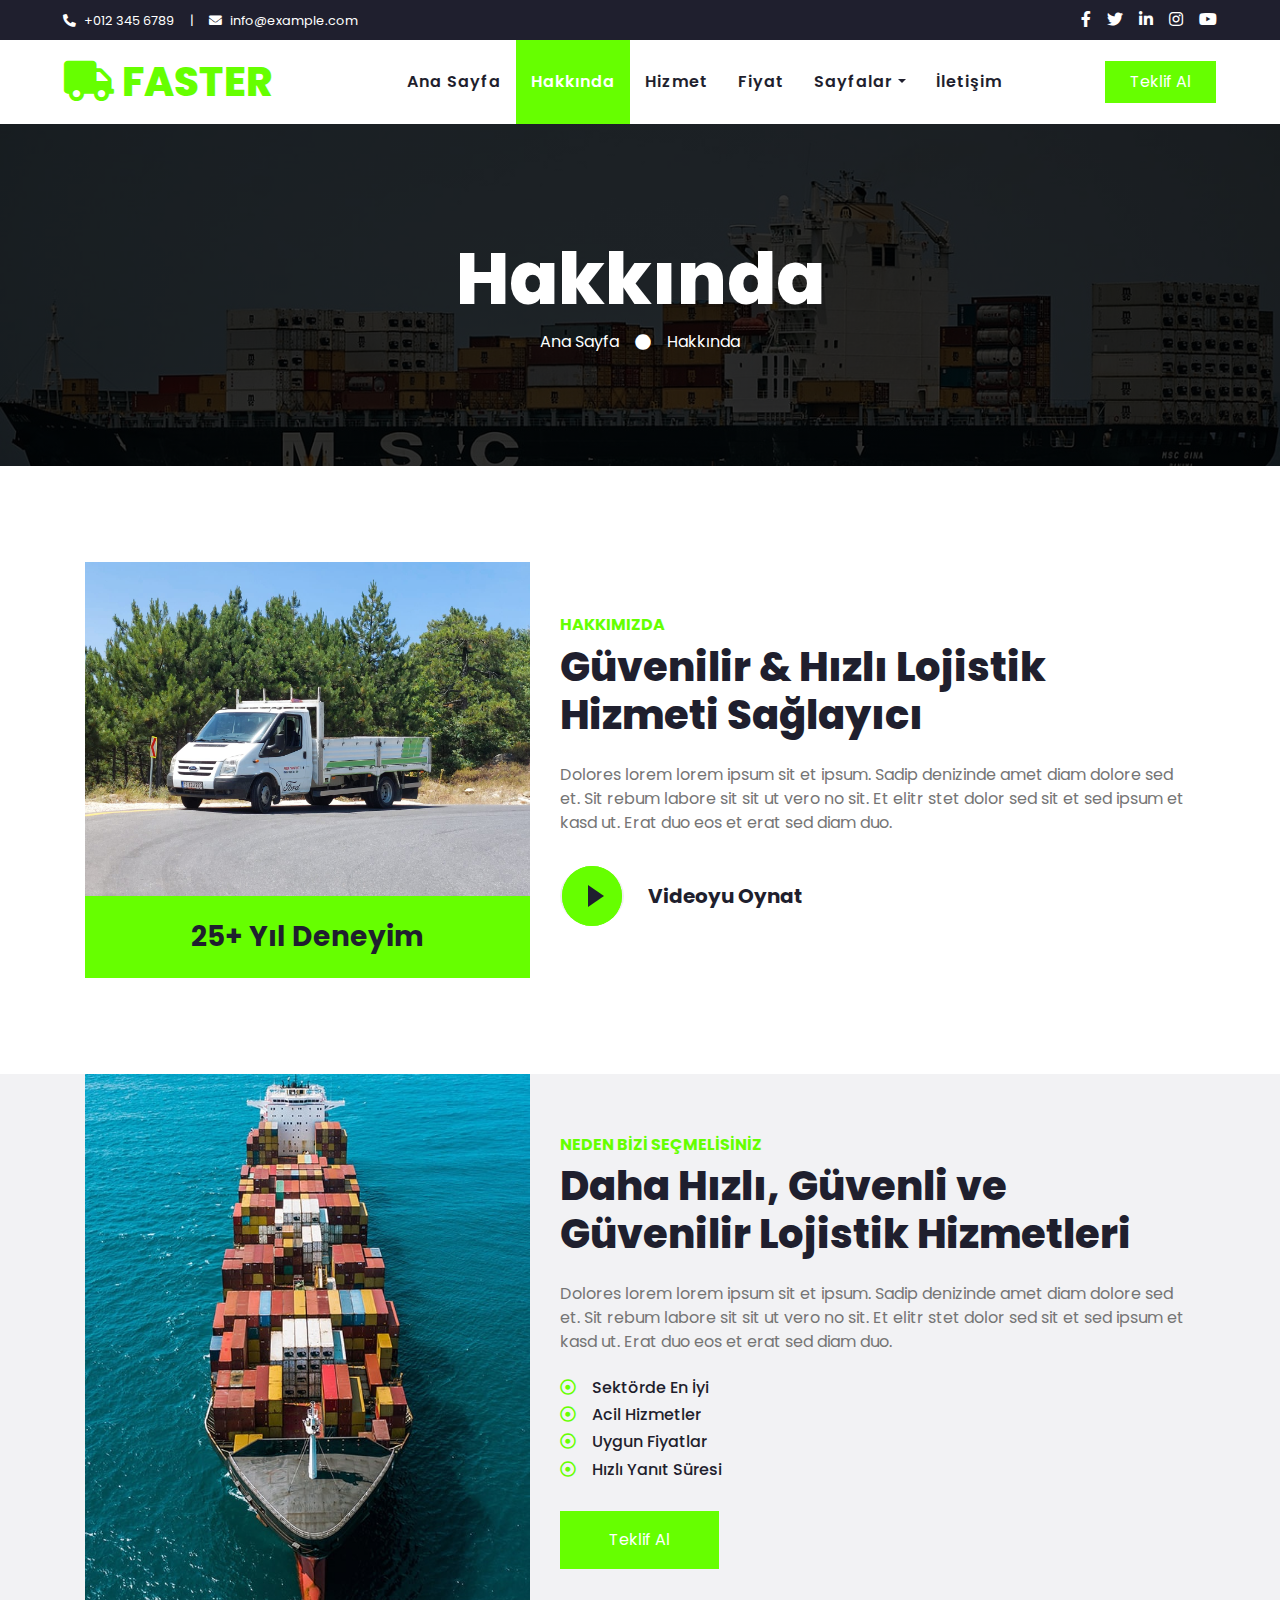
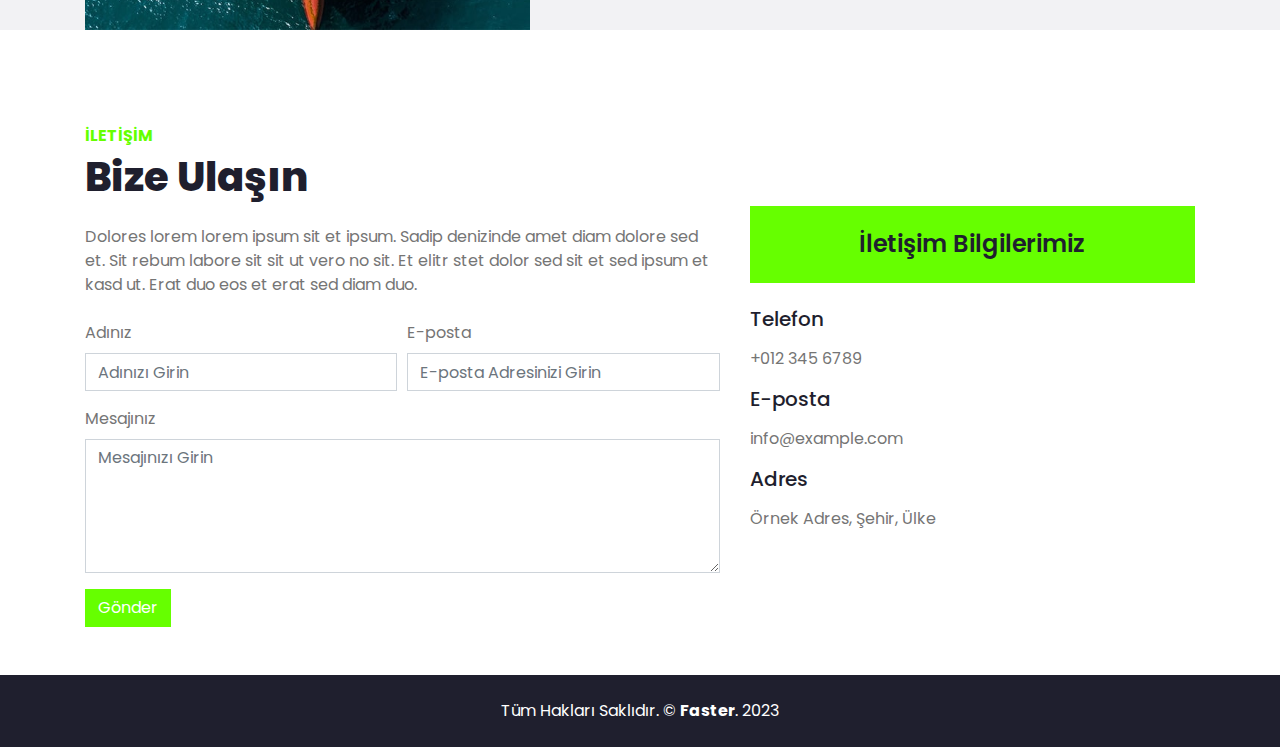
==== commit bb91d370: "Update about.html" ====
--- a/about.html
+++ b/about.html
@@ -1,12 +1,12 @@
 <!DOCTYPE html>
-<html lang="en">
+<html lang="tr">
 
 <head>
     <meta charset="utf-8">
-    <title>FASTER - Logistics Company Website Template</title>
+    <title>FASTER - Lojistik Şirketi Web Sitesi Şablonu</title>
     <meta content="width=device-width, initial-scale=1.0" name="viewport">
-    <meta content="Free HTML Templates" name="keywords">
-    <meta content="Free HTML Templates" name="description">
+    <meta content="Ücretsiz HTML Şablonları" name="keywords">
+    <meta content="Ücretsiz HTML Şablonları" name="description">
 
     <!-- Favicon -->
     <link href="img/favicon.ico" rel="icon">
@@ -18,15 +18,15 @@
     <!-- Font Awesome -->
     <link href="https://cdnjs.cloudflare.com/ajax/libs/font-awesome/5.10.0/css/all.min.css" rel="stylesheet">
 
-    <!-- Libraries Stylesheet -->
+    <!-- Kütüphane Stili -->
     <link href="lib/owlcarousel/assets/owl.carousel.min.css" rel="stylesheet">
 
-    <!-- Customized Bootstrap Stylesheet -->
+    <!-- Özelleştirilmiş Bootstrap Stili -->
     <link href="css/style.css" rel="stylesheet">
 </head>
 
 <body>
-    <!-- Topbar Start -->
+    <!-- Üst Çubuk Başlangıcı -->
     <div class="container-fluid bg-dark">
         <div class="row py-2 px-lg-5">
             <div class="col-lg-6 text-center text-lg-left mb-2 mb-lg-0">
@@ -57,10 +57,10 @@
             </div>
         </div>
     </div>
-    <!-- Topbar End -->
-
-
-    <!-- Navbar Start -->
+    <!-- Üst Çubuk Sonu -->
+
+
+    <!-- Navigasyon Çubuğu Başlangıcı -->
     <div class="container-fluid p-0">
         <nav class="navbar navbar-expand-lg bg-light navbar-light py-3 py-lg-0 px-lg-5">
             <a href="index.html" class="navbar-brand ml-lg-3">
@@ -71,60 +71,60 @@
             </button>
             <div class="collapse navbar-collapse justify-content-between px-lg-3" id="navbarCollapse">
                 <div class="navbar-nav m-auto py-0">
-                    <a href="index.html" class="nav-item nav-link">Home</a>
-                    <a href="about.html" class="nav-item nav-link active">About</a>
-                    <a href="service.html" class="nav-item nav-link">Service</a>
-                    <a href="price.html" class="nav-item nav-link">Price</a>
+                    <a href="index.html" class="nav-item nav-link">Ana Sayfa</a>
+                    <a href="about.html" class="nav-item nav-link active">Hakkında</a>
+                    <a href="service.html" class="nav-item nav-link">Hizmet</a>
+                    <a href="price.html" class="nav-item nav-link">Fiyat</a>
                     <div class="nav-item dropdown">
-                        <a href="#" class="nav-link dropdown-toggle" data-toggle="dropdown">Pages</a>
+                        <a href="#" class="nav-link dropdown-toggle" data-toggle="dropdown">Sayfalar</a>
                         <div class="dropdown-menu rounded-0 m-0">
-                            <a href="blog.html" class="dropdown-item">Blog Grid</a>
-                            <a href="single.html" class="dropdown-item">Blog Detail</a>
-                        </div>
-                    </div>
-                    <a href="contact.html" class="nav-item nav-link">Contact</a>
-                </div>
-                <a href="" class="btn btn-primary py-2 px-4 d-none d-lg-block">Get A Quote</a>
+                            <a href="blog.html" class="dropdown-item">Blog Kategorisi</a>
+                            <a href="single.html" class="dropdown-item">Blog Detayı</a>
+                        </div>
+                    </div>
+                    <a href="contact.html" class="nav-item nav-link">İletişim</a>
+                </div>
+                <a href="" class="btn btn-primary py-2 px-4 d-none d-lg-block">Teklif Al</a>
             </div>
         </nav>
     </div>
-    <!-- Navbar End -->
-
-
-    <!-- Header Start -->
+    <!-- Navigasyon Çubuğu Sonu -->
+
+
+    <!-- Başlık Başlangıcı -->
     <div class="jumbotron jumbotron-fluid mb-5">
         <div class="container text-center py-5">
-            <h1 class="text-white display-3">About</h1>
+            <h1 class="text-white display-3">Hakkında</h1>
             <div class="d-inline-flex align-items-center text-white">
-                <p class="m-0"><a class="text-white" href="">Home</a></p>
+                <p class="m-0"><a class="text-white" href="">Ana Sayfa</a></p>
                 <i class="fa fa-circle px-3"></i>
-                <p class="m-0">About</p>
-            </div>
-        </div>
-    </div>
-    <!-- Header End -->
-
-
-    <!-- About Start -->
+                <p class="m-0">Hakkında</p>
+            </div>
+        </div>
+    </div>
+    <!-- Başlık Sonu -->
+
+
+    <!-- Hakkında Başlangıcı -->
     <div class="container-fluid py-5">
         <div class="container">
             <div class="row align-items-center">
                 <div class="col-lg-5 pb-4 pb-lg-0">
                     <img class="img-fluid w-100" src="img/about.jpg" alt="">
                     <div class="bg-primary text-dark text-center p-4">
-                        <h3 class="m-0">25+ Years Experience</h3>
+                        <h3 class="m-0">25+ Yıl Deneyim</h3>
                     </div>
                 </div>
                 <div class="col-lg-7">
-                    <h6 class="text-primary text-uppercase font-weight-bold">About Us</h6>
-                    <h1 class="mb-4">Trusted & Faster Logistic Service Provider</h1>
-                    <p class="mb-4">Dolores lorem lorem ipsum sit et ipsum. Sadip sea amet diam dolore sed et. Sit rebum labore sit sit ut vero no sit. Et elitr stet dolor sed sit et sed ipsum et kasd ut. Erat duo eos et erat sed diam duo</p>
+                    <h6 class="text-primary text-uppercase font-weight-bold">Hakkımızda</h6>
+                    <h1 class="mb-4">Güvenilir & Hızlı Lojistik Hizmeti Sağlayıcı</h1>
+                    <p class="mb-4">Dolores lorem lorem ipsum sit et ipsum. Sadip denizinde amet diam dolore sed et. Sit rebum labore sit sit ut vero no sit. Et elitr stet dolor sed sit et sed ipsum et kasd ut. Erat duo eos et erat sed diam duo.</p>
                     <div class="d-flex align-items-center pt-2">
                         <button type="button" class="btn-play" data-toggle="modal"
                             data-src="https://www.youtube.com/embed/DWRcNpR6Kdc" data-target="#videoModal">
                             <span></span>
                         </button>
-                        <h5 class="font-weight-bold m-0 ml-4">Play Video</h5>
+                        <h5 class="font-weight-bold m-0 ml-4">Videoyu Oynat</h5>
                     </div>
                 </div>
             </div>
@@ -137,7 +137,7 @@
                         <button type="button" class="close" data-dismiss="modal" aria-label="Close">
                             <span aria-hidden="true">&times;</span>
                         </button>        
-                        <!-- 16:9 aspect ratio -->
+                        <!-- 16:9 en-boy oranı -->
                         <div class="embed-responsive embed-responsive-16by9">
                             <iframe class="embed-responsive-item" src="" id="video"  allowscriptaccess="always" allow="autoplay"></iframe>
                         </div>
@@ -146,10 +146,10 @@
             </div>
         </div>
     </div>
-    <!-- About End -->
-
-
-    <!-- Features Start -->
+    <!-- Hakkında Sonu -->
+
+
+    <!-- Özellikler Başlangıcı -->
     <div class="container-fluid bg-secondary my-5">
         <div class="container">
             <div class="row align-items-center">
@@ -157,195 +157,94 @@
                     <img class="img-fluid w-100" src="img/feature.jpg" alt="">
                 </div>
                 <div class="col-lg-7 py-5 py-lg-0">
-                    <h6 class="text-primary text-uppercase font-weight-bold">Why Choose Us</h6>
-                    <h1 class="mb-4">Faster, Safe and Trusted Logistics Services</h1>
-                    <p class="mb-4">Dolores lorem lorem ipsum sit et ipsum. Sadip sea amet diam dolore sed et. Sit rebum labore sit sit ut vero no sit. Et elitr stet dolor sed sit et sed ipsum et kasd ut. Erat duo eos et erat sed diam duo</p>
+                    <h6 class="text-primary text-uppercase font-weight-bold">Neden Bizi Seçmelisiniz</h6>
+                    <h1 class="mb-4">Daha Hızlı, Güvenli ve Güvenilir Lojistik Hizmetleri</h1>
+                    <p class="mb-4">Dolores lorem lorem ipsum sit et ipsum. Sadip denizinde amet diam dolore sed et. Sit rebum labore sit sit ut vero no sit. Et elitr stet dolor sed sit et sed ipsum et kasd ut. Erat duo eos et erat sed diam duo.</p>
                     <ul class="list-inline">
-                        <li><h6><i class="far fa-dot-circle text-primary mr-3"></i>Best In Industry</h6>
-                        <li><h6><i class="far fa-dot-circle text-primary mr-3"></i>Emergency Services</h6></li>
-                        <li><h6><i class="far fa-dot-circle text-primary mr-3"></i>24/7 Customer Support</h6></li>
+                        <li><h6><i class="far fa-dot-circle text-primary mr-3"></i>Sektörde En İyi</h6></li>
+                        <li><h6><i class="far fa-dot-circle text-primary mr-3"></i>Acil Hizmetler</h6></li>
+                        <li><h6><i class="far fa-dot-circle text-primary mr-3"></i>Uygun Fiyatlar</h6></li>
+                        <li><h6><i class="far fa-dot-circle text-primary mr-3"></i>Hızlı Yanıt Süresi</h6></li>
                     </ul>
-                    <a href="" class="btn btn-primary mt-3 py-2 px-4">Learn More</a>
-                </div>
-            </div>
-        </div>
-    </div>
-    <!-- Features End -->
-
-
-    <!-- Team Start -->
-    <div class="container-fluid pt-5">
+                    <a href="" class="btn btn-primary py-3 px-5 mt-3">Teklif Al</a>
+                </div>
+            </div>
+        </div>
+    </div>
+    <!-- Özellikler Sonu -->
+
+
+    <!-- İletişim Başlangıcı -->
+    <div class="container-fluid py-5">
         <div class="container">
-            <div class="text-center pb-2">
-                <h6 class="text-primary text-uppercase font-weight-bold">Delivery Team</h6>
-                <h1 class="mb-4">Meet Our Delivery Team</h1>
-            </div>
-            <div class="row">
-                <div class="col-lg-3 col-md-6">
-                    <div class="team card position-relative overflow-hidden border-0 mb-5">
-                        <img class="card-img-top" src="img/team-1.jpg" alt="">
-                        <div class="card-body text-center p-0">
-                            <div class="team-text d-flex flex-column justify-content-center bg-secondary">
-                                <h5 class="font-weight-bold">Full Name</h5>
-                                <span>Designation</span>
+            <div class="row align-items-center">
+                <div class="col-lg-7">
+                    <h6 class="text-primary text-uppercase font-weight-bold">İletişim</h6>
+                    <h1 class="mb-4">Bize Ulaşın</h1>
+                    <p class="mb-4">Dolores lorem lorem ipsum sit et ipsum. Sadip denizinde amet diam dolore sed et. Sit rebum labore sit sit ut vero no sit. Et elitr stet dolor sed sit et sed ipsum et kasd ut. Erat duo eos et erat sed diam duo.</p>
+                    <form>
+                        <div class="form-row">
+                            <div class="form-group col-md-6">
+                                <label>Adınız</label>
+                                <input type="text" class="form-control" placeholder="Adınızı Girin">
                             </div>
-                            <div class="team-social d-flex align-items-center justify-content-center bg-primary">
-                                <a class="btn btn-outline-dark btn-social mr-2" href="#"><i class="fab fa-twitter"></i></a>
-                                <a class="btn btn-outline-dark btn-social mr-2" href="#"><i class="fab fa-facebook-f"></i></a>
-                                <a class="btn btn-outline-dark btn-social mr-2" href="#"><i class="fab fa-linkedin-in"></i></a>
-                                <a class="btn btn-outline-dark btn-social" href="#"><i class="fab fa-instagram"></i></a>
+                            <div class="form-group col-md-6">
+                                <label>E-posta</label>
+                                <input type="email" class="form-control" placeholder="E-posta Adresinizi Girin">
                             </div>
                         </div>
-                    </div>
-                </div>
-                <div class="col-lg-3 col-md-6">
-                    <div class="team card position-relative overflow-hidden border-0 mb-5">
-                        <img class="card-img-top" src="img/team-2.jpg" alt="">
-                        <div class="card-body text-center p-0">
-                            <div class="team-text d-flex flex-column justify-content-center bg-secondary">
-                                <h5 class="font-weight-bold">Full Name</h5>
-                                <span>Designation</span>
-                            </div>
-                            <div class="team-social d-flex align-items-center justify-content-center bg-primary">
-                                <a class="btn btn-outline-dark btn-social mr-2" href="#"><i class="fab fa-twitter"></i></a>
-                                <a class="btn btn-outline-dark btn-social mr-2" href="#"><i class="fab fa-facebook-f"></i></a>
-                                <a class="btn btn-outline-dark btn-social mr-2" href="#"><i class="fab fa-linkedin-in"></i></a>
-                                <a class="btn btn-outline-dark btn-social" href="#"><i class="fab fa-instagram"></i></a>
-                            </div>
-                        </div>
-                    </div>
-                </div>
-                <div class="col-lg-3 col-md-6">
-                    <div class="team card position-relative overflow-hidden border-0 mb-5">
-                        <img class="card-img-top" src="img/team-3.jpg" alt="">
-                        <div class="card-body text-center p-0">
-                            <div class="team-text d-flex flex-column justify-content-center bg-secondary">
-                                <h5 class="font-weight-bold">Full Name</h5>
-                                <span>Designation</span>
-                            </div>
-                            <div class="team-social d-flex align-items-center justify-content-center bg-primary">
-                                <a class="btn btn-outline-dark btn-social mr-2" href="#"><i class="fab fa-twitter"></i></a>
-                                <a class="btn btn-outline-dark btn-social mr-2" href="#"><i class="fab fa-facebook-f"></i></a>
-                                <a class="btn btn-outline-dark btn-social mr-2" href="#"><i class="fab fa-linkedin-in"></i></a>
-                                <a class="btn btn-outline-dark btn-social" href="#"><i class="fab fa-instagram"></i></a>
-                            </div>
-                        </div>
-                    </div>
-                </div>
-                <div class="col-lg-3 col-md-6">
-                    <div class="team card position-relative overflow-hidden border-0 mb-5">
-                        <img class="card-img-top" src="img/team-4.jpg" alt="">
-                        <div class="card-body text-center p-0">
-                            <div class="team-text d-flex flex-column justify-content-center bg-secondary">
-                                <h5 class="font-weight-bold">Full Name</h5>
-                                <span>Designation</span>
-                            </div>
-                            <div class="team-social d-flex align-items-center justify-content-center bg-primary">
-                                <a class="btn btn-outline-dark btn-social mr-2" href="#"><i class="fab fa-twitter"></i></a>
-                                <a class="btn btn-outline-dark btn-social mr-2" href="#"><i class="fab fa-facebook-f"></i></a>
-                                <a class="btn btn-outline-dark btn-social mr-2" href="#"><i class="fab fa-linkedin-in"></i></a>
-                                <a class="btn btn-outline-dark btn-social" href="#"><i class="fab fa-instagram"></i></a>
-                            </div>
-                        </div>
-                    </div>
-                </div>
-            </div>
-        </div>
-    </div>
-    <!-- Team End -->
-
-
-    <!-- Footer Start -->
-    <div class="container-fluid bg-dark text-white mt-5 py-5 px-sm-3 px-md-5">
-        <div class="row pt-5">
-            <div class="col-lg-7 col-md-6">
-                <div class="row">
-                    <div class="col-md-6 mb-5">
-                        <h3 class="text-primary mb-4">Get In Touch</h3>
-                        <p><i class="fa fa-map-marker-alt mr-2"></i>123 Street, New York, USA</p>
-                        <p><i class="fa fa-phone-alt mr-2"></i>+012 345 67890</p>
-                        <p><i class="fa fa-envelope mr-2"></i>info@example.com</p>
-                        <div class="d-flex justify-content-start mt-4">
-                            <a class="btn btn-outline-light btn-social mr-2" href="#"><i class="fab fa-twitter"></i></a>
-                            <a class="btn btn-outline-light btn-social mr-2" href="#"><i class="fab fa-facebook-f"></i></a>
-                            <a class="btn btn-outline-light btn-social mr-2" href="#"><i class="fab fa-linkedin-in"></i></a>
-                            <a class="btn btn-outline-light btn-social" href="#"><i class="fab fa-instagram"></i></a>
-                        </div>
-                    </div>
-                    <div class="col-md-6 mb-5">
-                        <h3 class="text-primary mb-4">Quick Links</h3>
-                        <div class="d-flex flex-column justify-content-start">
-                            <a class="text-white mb-2" href="#"><i class="fa fa-angle-right mr-2"></i>Home</a>
-                            <a class="text-white mb-2" href="#"><i class="fa fa-angle-right mr-2"></i>About Us</a>
-                            <a class="text-white mb-2" href="#"><i class="fa fa-angle-right mr-2"></i>Our Services</a>
-                            <a class="text-white mb-2" href="#"><i class="fa fa-angle-right mr-2"></i>Pricing Plan</a>
-                            <a class="text-white" href="#"><i class="fa fa-angle-right mr-2"></i>Contact Us</a>
-                        </div>
-                    </div>
-                </div>
-            </div>
-            <div class="col-lg-5 col-md-6 mb-5">
-                <h3 class="text-primary mb-4">Newsletter</h3>
-                <p>Rebum labore lorem dolores kasd est, et ipsum amet et at kasd, ipsum sea tempor magna tempor. Accu kasd sed ea duo ipsum. Dolor duo eirmod sea justo no lorem est diam</p>
-                <div class="w-100">
-                    <div class="input-group">
-                        <input type="text" class="form-control border-light" style="padding: 30px;" placeholder="Your Email Address">
-                        <div class="input-group-append">
-                            <button class="btn btn-primary px-4">Sign Up</button>
-                        </div>
-                    </div>
-                </div>
-            </div>
-        </div>
-    </div>
-    <div class="container-fluid bg-dark text-white border-top py-4 px-sm-3 px-md-5" style="border-color: #3E3E4E !important;">
-        <div class="row">
-            <div class="col-lg-6 text-center text-md-left mb-3 mb-md-0">
-                <p class="m-0 text-white">&copy; <a href="#">Your Site Name</a>. All Rights Reserved. 
-				
-				<!--/*** This template is free as long as you keep the footer author’s credit link/attribution link/backlink. If you'd like to use the template without the footer author’s credit link/attribution link/backlink, you can purchase the Credit Removal License from "https://htmlcodex.com/credit-removal". Thank you for your support. ***/-->
-				Designed by <a href="https://htmlcodex.com">HTML Codex</a>
-                </p>
-            </div>
-            <div class="col-lg-6 text-center text-md-right">
-                <ul class="nav d-inline-flex">
-                    <li class="nav-item">
-                        <a class="nav-link text-white py-0" href="#">Privacy</a>
-                    </li>
-                    <li class="nav-item">
-                        <a class="nav-link text-white py-0" href="#">Terms</a>
-                    </li>
-                    <li class="nav-item">
-                        <a class="nav-link text-white py-0" href="#">FAQs</a>
-                    </li>
-                    <li class="nav-item">
-                        <a class="nav-link text-white py-0" href="#">Help</a>
-                    </li>
-                </ul>
-            </div>
-        </div>
-    </div>
-    <!-- Footer End -->
-
-
-    <!-- Back to Top -->
-    <a href="#" class="btn btn-lg btn-primary back-to-top"><i class="fa fa-angle-double-up"></i></a>
-
-
-    <!-- JavaScript Libraries -->
-    <script src="https://code.jquery.com/jquery-3.4.1.min.js"></script>
-    <script src="https://stackpath.bootstrapcdn.com/bootstrap/4.4.1/js/bootstrap.bundle.min.js"></script>
-    <script src="lib/easing/easing.min.js"></script>
-    <script src="lib/waypoints/waypoints.min.js"></script>
-    <script src="lib/counterup/counterup.min.js"></script>
+                        <div class="form-group">
+                            <label>Mesajınız</label>
+                            <textarea class="form-control" rows="5" placeholder="Mesajınızı Girin"></textarea>
+                        </div>
+                        <button type="submit" class="btn btn-primary">Gönder</button>
+                    </form>
+                </div>
+                <div class="col-lg-5">
+                    <div class="bg-primary text-dark text-center p-4 mb-4">
+                        <h4 class="m-0">İletişim Bilgilerimiz</h4>
+                    </div>
+                    <h5 class="mb-3">Telefon</h5>
+                    <p>+012 345 6789</p>
+                    <h5 class="mb-3">E-posta</h5>
+                    <p>info@example.com</p>
+                    <h5 class="mb-3">Adres</h5>
+                    <p>Örnek Adres, Şehir, Ülke</p>
+                </div>
+            </div>
+        </div>
+    </div>
+    <!-- İletişim Sonu -->
+
+
+    <!-- Alt Bilgi Başlangıcı -->
+    <div class="container-fluid bg-dark text-white py-4">
+        <div class="container text-center">
+            <p class="m-0">Tüm Hakları Saklıdır. &copy; <a class="text-white font-weight-bold" href="#">Faster</a>. 2023</p>
+        </div>
+    </div>
+    <!-- Alt Bilgi Sonu -->
+
+
+    <!-- Javascript Kütüphaneleri -->
+    <script src="js/jquery.min.js"></script>
+    <script src="js/bootstrap.bundle.min.js"></script>
     <script src="lib/owlcarousel/owl.carousel.min.js"></script>
-
-    <!-- Contact Javascript File -->
-    <script src="mail/jqBootstrapValidation.min.js"></script>
-    <script src="mail/contact.js"></script>
-
-    <!-- Template Javascript -->
     <script src="js/main.js"></script>
+
+    <script>
+        // Video Oynatma
+        $('#videoModal').on('show.bs.modal', function (event) {
+            var button = $(event.relatedTarget) // Modal tetikleyeni
+            var videoSrc = button.data('src') // Düğme verisinden video kaynağını al
+            var modal = $(this)
+            modal.find('#video').attr('src', videoSrc)
+        })
+        $('#videoModal').on('hide.bs.modal', function (event) {
+            var modal = $(this)
+            modal.find('#video').attr('src', '')
+        })
+    </script>
 </body>
 
-</html>+</html>
--- a/css/style.css
+++ b/css/style.css
@@ -19,7 +19,7 @@
   --white: #fff;
   --gray: #6c757d;
   --gray-dark: #343a40;
-  --primary: #FF4800;
+  --primary: #66FF00;
   --secondary: #F2F2F4;
   --success: #28a745;
   --info: #17a2b8;
@@ -152,7 +152,7 @@
 }
 
 a {
-  color: #FF4800;
+  color: #66FF00;
   text-decoration: none;
   background-color: transparent;
 }
@@ -329,7 +329,7 @@
 }
 
 [type="search"] {
-  outline-offset: -2px;
+  outline-oset: -2px;
   -webkit-appearance: none;
 }
 
@@ -2365,8 +2365,8 @@
 
 .btn-primary {
   color: #fff;
-  background-color: #FF4800;
-  border-color: #FF4800;
+  background-color: #66FF00;
+  border-color: #66FF00;
 }
 
 .btn-primary:hover {
@@ -2384,8 +2384,8 @@
 
 .btn-primary.disabled, .btn-primary:disabled {
   color: #fff;
-  background-color: #FF4800;
-  border-color: #FF4800;
+  background-color: #66FF00;
+  border-color: #66FF00;
 }
 
 .btn-primary:not(:disabled):not(.disabled):active, .btn-primary:not(:disabled):not(.disabled).active,
@@ -2660,14 +2660,14 @@
 }
 
 .btn-outline-primary {
-  color: #FF4800;
-  border-color: #FF4800;
+  color: #66FF00;
+  border-color: #66FF00;
 }
 
 .btn-outline-primary:hover {
   color: #fff;
-  background-color: #FF4800;
-  border-color: #FF4800;
+  background-color: #66FF00;
+  border-color: #66FF00;
 }
 
 .btn-outline-primary:focus, .btn-outline-primary.focus {
@@ -2675,15 +2675,15 @@
 }
 
 .btn-outline-primary.disabled, .btn-outline-primary:disabled {
-  color: #FF4800;
+  color: #66FF00;
   background-color: transparent;
 }
 
 .btn-outline-primary:not(:disabled):not(.disabled):active, .btn-outline-primary:not(:disabled):not(.disabled).active,
 .show > .btn-outline-primary.dropdown-toggle {
   color: #fff;
-  background-color: #FF4800;
-  border-color: #FF4800;
+  background-color: #66FF00;
+  border-color: #66FF00;
 }
 
 .btn-outline-primary:not(:disabled):not(.disabled):active:focus, .btn-outline-primary:not(:disabled):not(.disabled).active:focus,
@@ -2917,7 +2917,7 @@
 
 .btn-link {
   font-weight: 400;
-  color: #FF4800;
+  color: #66FF00;
   text-decoration: none;
 }
 
@@ -3214,7 +3214,7 @@
 .dropdown-item.active, .dropdown-item:active {
   color: #fff;
   text-decoration: none;
-  background-color: #FF4800;
+  background-color: #66FF00;
 }
 
 .dropdown-item.disabled, .dropdown-item:disabled {
@@ -3503,8 +3503,8 @@
 
 .custom-control-input:checked ~ .custom-control-label::before {
   color: #fff;
-  border-color: #FF4800;
-  background-color: #FF4800;
+  border-color: #66FF00;
+  background-color: #66FF00;
 }
 
 .custom-control-input:focus ~ .custom-control-label::before {
@@ -3564,8 +3564,8 @@
 }
 
 .custom-checkbox .custom-control-input:indeterminate ~ .custom-control-label::before {
-  border-color: #FF4800;
-  background-color: #FF4800;
+  border-color: #66FF00;
+  background-color: #66FF00;
 }
 
 .custom-checkbox .custom-control-input:indeterminate ~ .custom-control-label::after {
@@ -3789,7 +3789,7 @@
   width: 1rem;
   height: 1rem;
   margin-top: -0.25rem;
-  background-color: #FF4800;
+  background-color: #66FF00;
   border: 0;
   transition: background-color 0.15s ease-in-out, border-color 0.15s ease-in-out, box-shadow 0.15s ease-in-out;
   appearance: none;
@@ -3817,7 +3817,7 @@
 .custom-range::-moz-range-thumb {
   width: 1rem;
   height: 1rem;
-  background-color: #FF4800;
+  background-color: #66FF00;
   border: 0;
   transition: background-color 0.15s ease-in-out, border-color 0.15s ease-in-out, box-shadow 0.15s ease-in-out;
   appearance: none;
@@ -3848,7 +3848,7 @@
   margin-top: 0;
   margin-right: 0.2rem;
   margin-left: 0.2rem;
-  background-color: #FF4800;
+  background-color: #66FF00;
   border: 0;
   transition: background-color 0.15s ease-in-out, border-color 0.15s ease-in-out, box-shadow 0.15s ease-in-out;
   appearance: none;
@@ -3976,7 +3976,7 @@
 .nav-pills .nav-link.active,
 .nav-pills .show > .nav-link {
   color: #fff;
-  background-color: #FF4800;
+  background-color: #66FF00;
 }
 
 .nav-fill > .nav-link,
@@ -4582,7 +4582,7 @@
   padding: 0.5rem 0.75rem;
   margin-left: -1px;
   line-height: 1.25;
-  color: #FF4800;
+  color: #66FF00;
   background-color: #fff;
   border: 1px solid #dee2e6;
 }
@@ -4608,8 +4608,8 @@
 .page-item.active .page-link {
   z-index: 3;
   color: #fff;
-  background-color: #FF4800;
-  border-color: #FF4800;
+  background-color: #66FF00;
+  border-color: #66FF00;
 }
 
 .page-item.disabled .page-link {
@@ -4670,7 +4670,7 @@
 
 .badge-primary {
   color: #fff;
-  background-color: #FF4800;
+  background-color: #66FF00;
 }
 
 a.badge-primary:hover, a.badge-primary:focus {
@@ -4971,7 +4971,7 @@
   color: #fff;
   text-align: center;
   white-space: nowrap;
-  background-color: #FF4800;
+  background-color: #66FF00;
   transition: width 0.6s ease;
 }
 
@@ -5047,8 +5047,8 @@
 .list-group-item.active {
   z-index: 2;
   color: #fff;
-  background-color: #FF4800;
-  border-color: #FF4800;
+  background-color: #66FF00;
+  border-color: #66FF00;
 }
 
 .list-group-item + .list-group-item {
@@ -6094,7 +6094,7 @@
 }
 
 .bg-primary {
-  background-color: #FF4800 !important;
+  background-color: #66FF00 !important;
 }
 
 a.bg-primary:hover, a.bg-primary:focus,
@@ -6222,7 +6222,7 @@
 }
 
 .border-primary {
-  border-color: #FF4800 !important;
+  border-color: #66FF00 !important;
 }
 
 .border-secondary {
@@ -9264,7 +9264,7 @@
 }
 
 .text-primary {
-  color: #FF4800 !important;
+  color: #66FF00 !important;
 }
 
 a.text-primary:hover, a.text-primary:focus {
@@ -9532,7 +9532,7 @@
 .navbar-light .navbar-nav .nav-link:hover,
 .navbar-light .navbar-nav .nav-link.active {
   color: #FFFFFF;
-  background: #FF4800;
+  background: #66FF00;
 }
 
 @media (max-width: 991.98px) {
@@ -9570,7 +9570,7 @@
   display: block;
   width: 60px;
   height: 60px;
-  background: #FF4800;
+  background: #66FF00;
   border-radius: 50%;
   animation: pulse-border 1500ms ease-out infinite;
 }
@@ -9585,7 +9585,7 @@
   display: block;
   width: 60px;
   height: 60px;
-  background: #FF4800;
+  background: #66FF00;
   border-radius: 50%;
   transition: all 200ms;
 }
@@ -9652,7 +9652,7 @@
   height: 100px;
   bottom: 0px;
   left: 0;
-  border-bottom: 5px solid #FF4800;
+  border-bottom: 5px solid #66FF00;
   transition: .5s;
 }
 
@@ -9696,7 +9696,7 @@
 }
 
 .testimonial-carousel .owl-dot.active {
-  background: #FF4800;
+  background: #66FF00;
 }
 
 .contact-form .help-block ul {
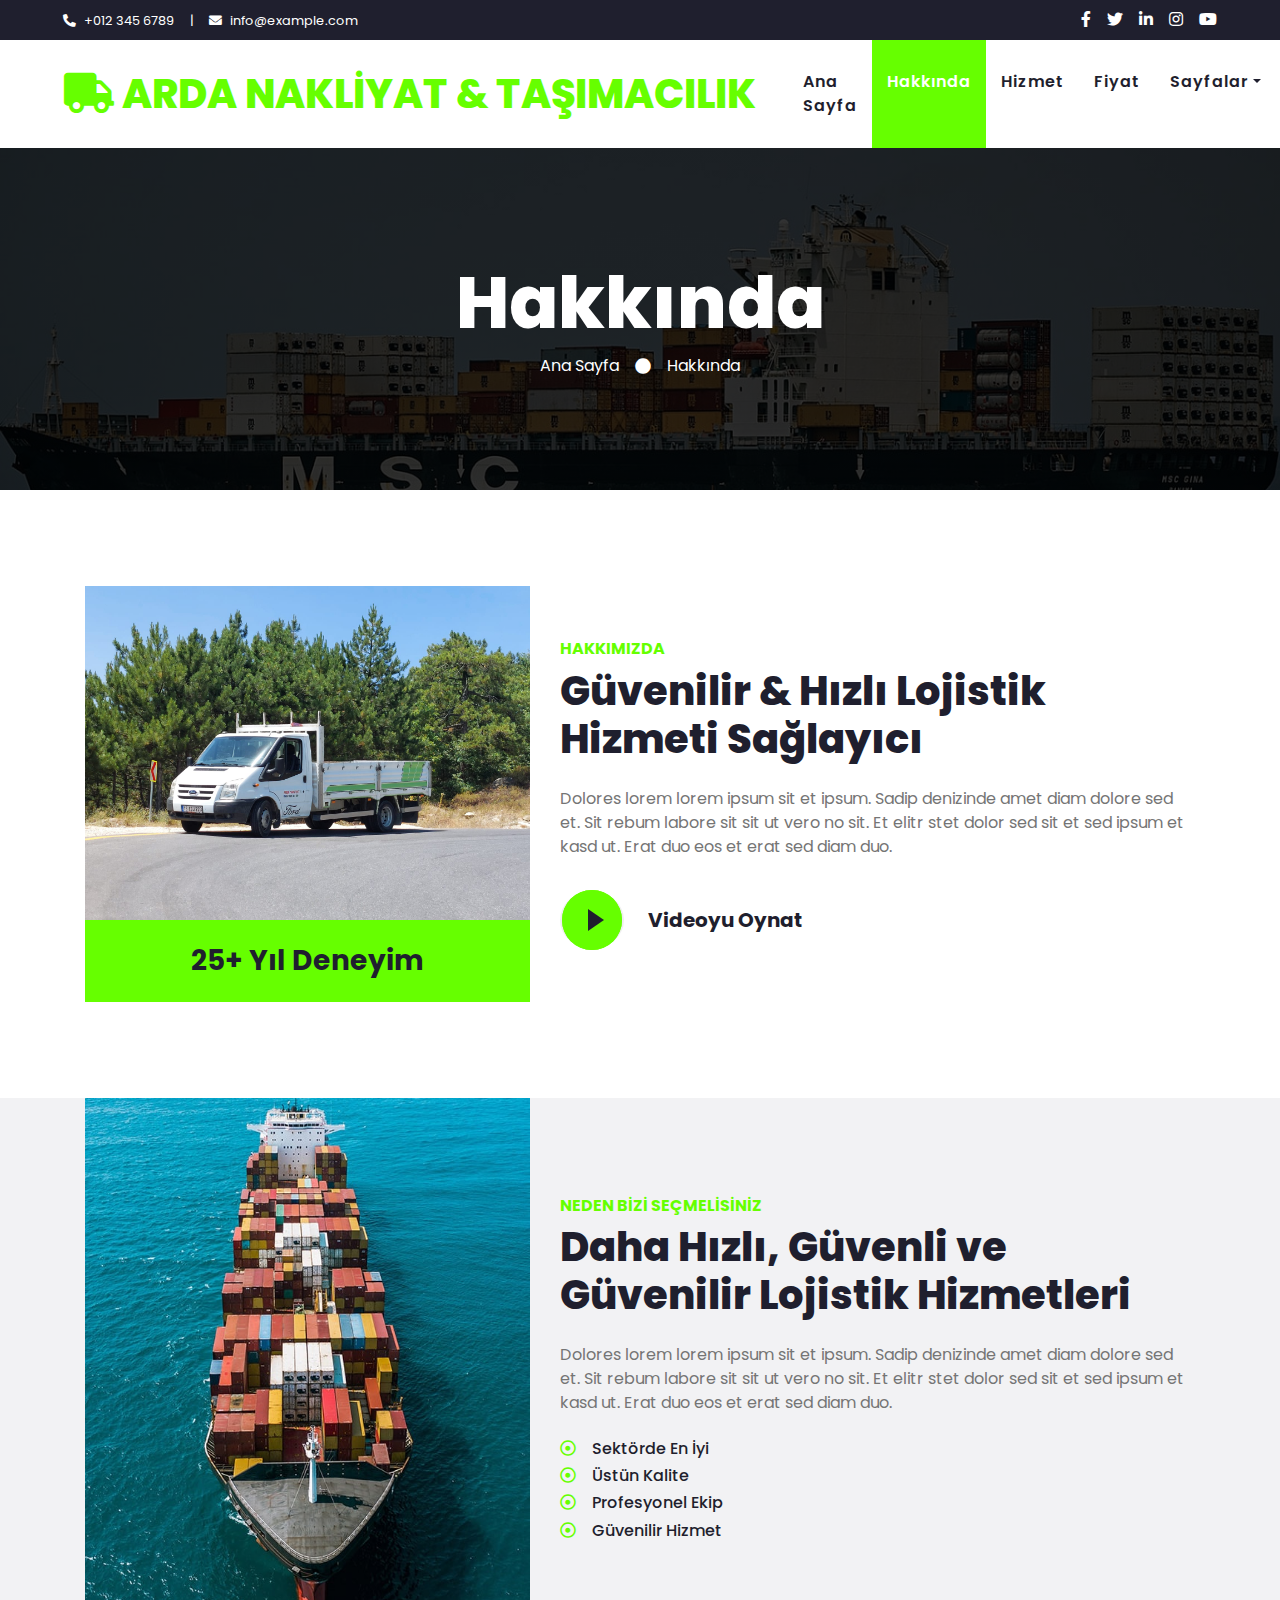
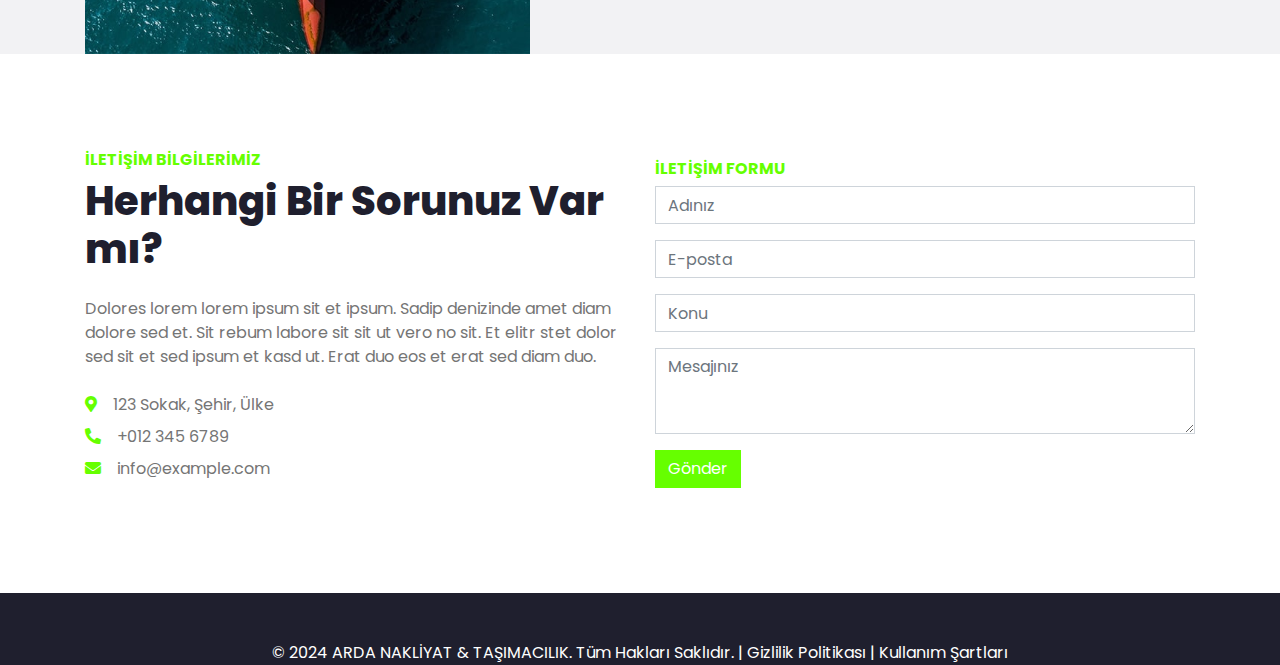
==== commit 40ad1116: "Update about.html" ====
--- a/about.html
+++ b/about.html
@@ -3,7 +3,7 @@
 
 <head>
     <meta charset="utf-8">
-    <title>FASTER - Lojistik Şirketi Web Sitesi Şablonu</title>
+    <title>ARDA NAKLİYAT & TAŞIMACILIK</title>
     <meta content="width=device-width, initial-scale=1.0" name="viewport">
     <meta content="Ücretsiz HTML Şablonları" name="keywords">
     <meta content="Ücretsiz HTML Şablonları" name="description">
@@ -64,7 +64,7 @@
     <div class="container-fluid p-0">
         <nav class="navbar navbar-expand-lg bg-light navbar-light py-3 py-lg-0 px-lg-5">
             <a href="index.html" class="navbar-brand ml-lg-3">
-                <h1 class="m-0 display-5 text-uppercase text-primary"><i class="fa fa-truck mr-2"></i>Faster</h1>
+                <h1 class="m-0 display-5 text-uppercase text-primary"><i class="fa fa-truck mr-2"></i>ARDA NAKLİYAT & TAŞIMACILIK</h1>
             </a>
             <button type="button" class="navbar-toggler" data-toggle="collapse" data-target="#navbarCollapse">
                 <span class="navbar-toggler-icon"></span>
@@ -139,7 +139,7 @@
                         </button>        
                         <!-- 16:9 en-boy oranı -->
                         <div class="embed-responsive embed-responsive-16by9">
-                            <iframe class="embed-responsive-item" src="" id="video"  allowscriptaccess="always" allow="autoplay"></iframe>
+                            <iframe class="embed-responsive-item" src="" id="video" allowscriptaccess="always" allow="autoplay"></iframe>
                         </div>
                     </div>
                 </div>
@@ -162,11 +162,10 @@
                     <p class="mb-4">Dolores lorem lorem ipsum sit et ipsum. Sadip denizinde amet diam dolore sed et. Sit rebum labore sit sit ut vero no sit. Et elitr stet dolor sed sit et sed ipsum et kasd ut. Erat duo eos et erat sed diam duo.</p>
                     <ul class="list-inline">
                         <li><h6><i class="far fa-dot-circle text-primary mr-3"></i>Sektörde En İyi</h6></li>
-                        <li><h6><i class="far fa-dot-circle text-primary mr-3"></i>Acil Hizmetler</h6></li>
-                        <li><h6><i class="far fa-dot-circle text-primary mr-3"></i>Uygun Fiyatlar</h6></li>
-                        <li><h6><i class="far fa-dot-circle text-primary mr-3"></i>Hızlı Yanıt Süresi</h6></li>
+                        <li><h6><i class="far fa-dot-circle text-primary mr-3"></i>Üstün Kalite</h6></li>
+                        <li><h6><i class="far fa-dot-circle text-primary mr-3"></i>Profesyonel Ekip</h6></li>
+                        <li><h6><i class="far fa-dot-circle text-primary mr-3"></i>Güvenilir Hizmet</h6></li>
                     </ul>
-                    <a href="" class="btn btn-primary py-3 px-5 mt-3">Teklif Al</a>
                 </div>
             </div>
         </div>
@@ -178,39 +177,32 @@
     <div class="container-fluid py-5">
         <div class="container">
             <div class="row align-items-center">
-                <div class="col-lg-7">
-                    <h6 class="text-primary text-uppercase font-weight-bold">İletişim</h6>
-                    <h1 class="mb-4">Bize Ulaşın</h1>
+                <div class="col-lg-6 mb-5 mb-lg-0">
+                    <h6 class="text-primary text-uppercase font-weight-bold">İletişim Bilgilerimiz</h6>
+                    <h1 class="mb-4">Herhangi Bir Sorunuz Var mı?</h1>
                     <p class="mb-4">Dolores lorem lorem ipsum sit et ipsum. Sadip denizinde amet diam dolore sed et. Sit rebum labore sit sit ut vero no sit. Et elitr stet dolor sed sit et sed ipsum et kasd ut. Erat duo eos et erat sed diam duo.</p>
+                    <p class="mb-2"><i class="fa fa-map-marker-alt text-primary mr-3"></i>123 Sokak, Şehir, Ülke</p>
+                    <p class="mb-2"><i class="fa fa-phone-alt text-primary mr-3"></i>+012 345 6789</p>
+                    <p><i class="fa fa-envelope text-primary mr-3"></i>info@example.com</p>
+                </div>
+                <div class="col-lg-6">
+                    <h6 class="text-primary text-uppercase font-weight-bold">İletişim Formu</h6>
                     <form>
-                        <div class="form-row">
-                            <div class="form-group col-md-6">
-                                <label>Adınız</label>
-                                <input type="text" class="form-control" placeholder="Adınızı Girin">
-                            </div>
-                            <div class="form-group col-md-6">
-                                <label>E-posta</label>
-                                <input type="email" class="form-control" placeholder="E-posta Adresinizi Girin">
-                            </div>
-                        </div>
-                        <div class="form-group">
-                            <label>Mesajınız</label>
-                            <textarea class="form-control" rows="5" placeholder="Mesajınızı Girin"></textarea>
+                        <div class="form-group">
+                            <input type="text" class="form-control" id="name" placeholder="Adınız">
+                        </div>
+                        <div class="form-group">
+                            <input type="email" class="form-control" id="email" placeholder="E-posta">
+                        </div>
+                        <div class="form-group">
+                            <input type="text" class="form-control" id="subject" placeholder="Konu">
+                        </div>
+                        <div class="form-group">
+                            <textarea class="form-control" id="message" rows="3" placeholder="Mesajınız"></textarea>
                         </div>
                         <button type="submit" class="btn btn-primary">Gönder</button>
                     </form>
                 </div>
-                <div class="col-lg-5">
-                    <div class="bg-primary text-dark text-center p-4 mb-4">
-                        <h4 class="m-0">İletişim Bilgilerimiz</h4>
-                    </div>
-                    <h5 class="mb-3">Telefon</h5>
-                    <p>+012 345 6789</p>
-                    <h5 class="mb-3">E-posta</h5>
-                    <p>info@example.com</p>
-                    <h5 class="mb-3">Adres</h5>
-                    <p>Örnek Adres, Şehir, Ülke</p>
-                </div>
             </div>
         </div>
     </div>
@@ -218,33 +210,24 @@
 
 
     <!-- Alt Bilgi Başlangıcı -->
-    <div class="container-fluid bg-dark text-white py-4">
+    <div class="container-fluid bg-dark text-white mt-5 pt-5">
         <div class="container text-center">
-            <p class="m-0">Tüm Hakları Saklıdır. &copy; <a class="text-white font-weight-bold" href="#">Faster</a>. 2023</p>
+            <div class="row">
+                <div class="col-md-12">
+                    <p class="mb-0">&copy; 2024 ARDA NAKLİYAT & TAŞIMACILIK. Tüm Hakları Saklıdır. | <a class="text-white" href="#">Gizlilik Politikası</a> | <a class="text-white" href="#">Kullanım Şartları</a></p>
+                </div>
+            </div>
         </div>
     </div>
     <!-- Alt Bilgi Sonu -->
 
 
-    <!-- Javascript Kütüphaneleri -->
-    <script src="js/jquery.min.js"></script>
-    <script src="js/bootstrap.bundle.min.js"></script>
+    <!-- JavaScript Kütüphaneleri -->
+    <script src="https://code.jquery.com/jquery-3.5.1.min.js"></script>
+    <script src="https://cdn.jsdelivr.net/npm/@popperjs/core@2.9.3/dist/umd/popper.min.js"></script>
+    <script src="https://stackpath.bootstrapcdn.com/bootstrap/4.5.2/js/bootstrap.min.js"></script>
     <script src="lib/owlcarousel/owl.carousel.min.js"></script>
     <script src="js/main.js"></script>
-
-    <script>
-        // Video Oynatma
-        $('#videoModal').on('show.bs.modal', function (event) {
-            var button = $(event.relatedTarget) // Modal tetikleyeni
-            var videoSrc = button.data('src') // Düğme verisinden video kaynağını al
-            var modal = $(this)
-            modal.find('#video').attr('src', videoSrc)
-        })
-        $('#videoModal').on('hide.bs.modal', function (event) {
-            var modal = $(this)
-            modal.find('#video').attr('src', '')
-        })
-    </script>
 </body>
 
 </html>
